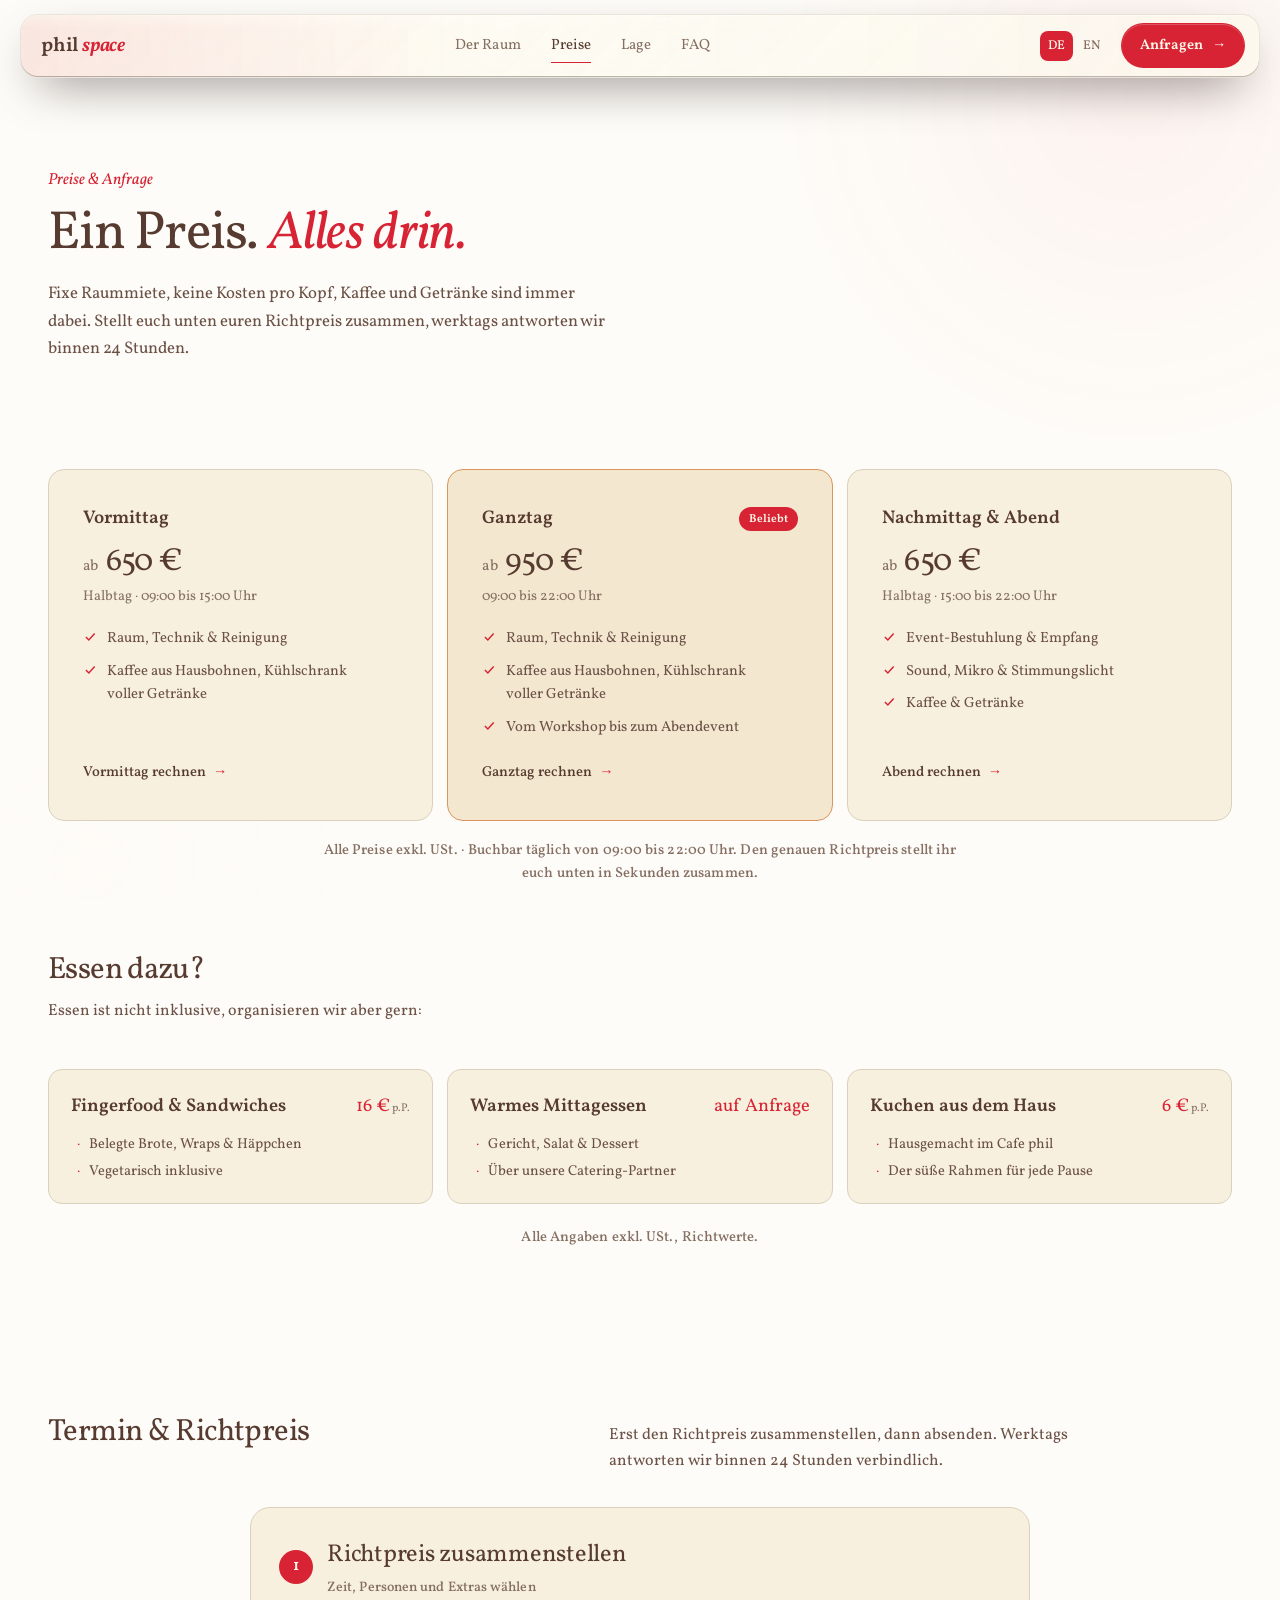
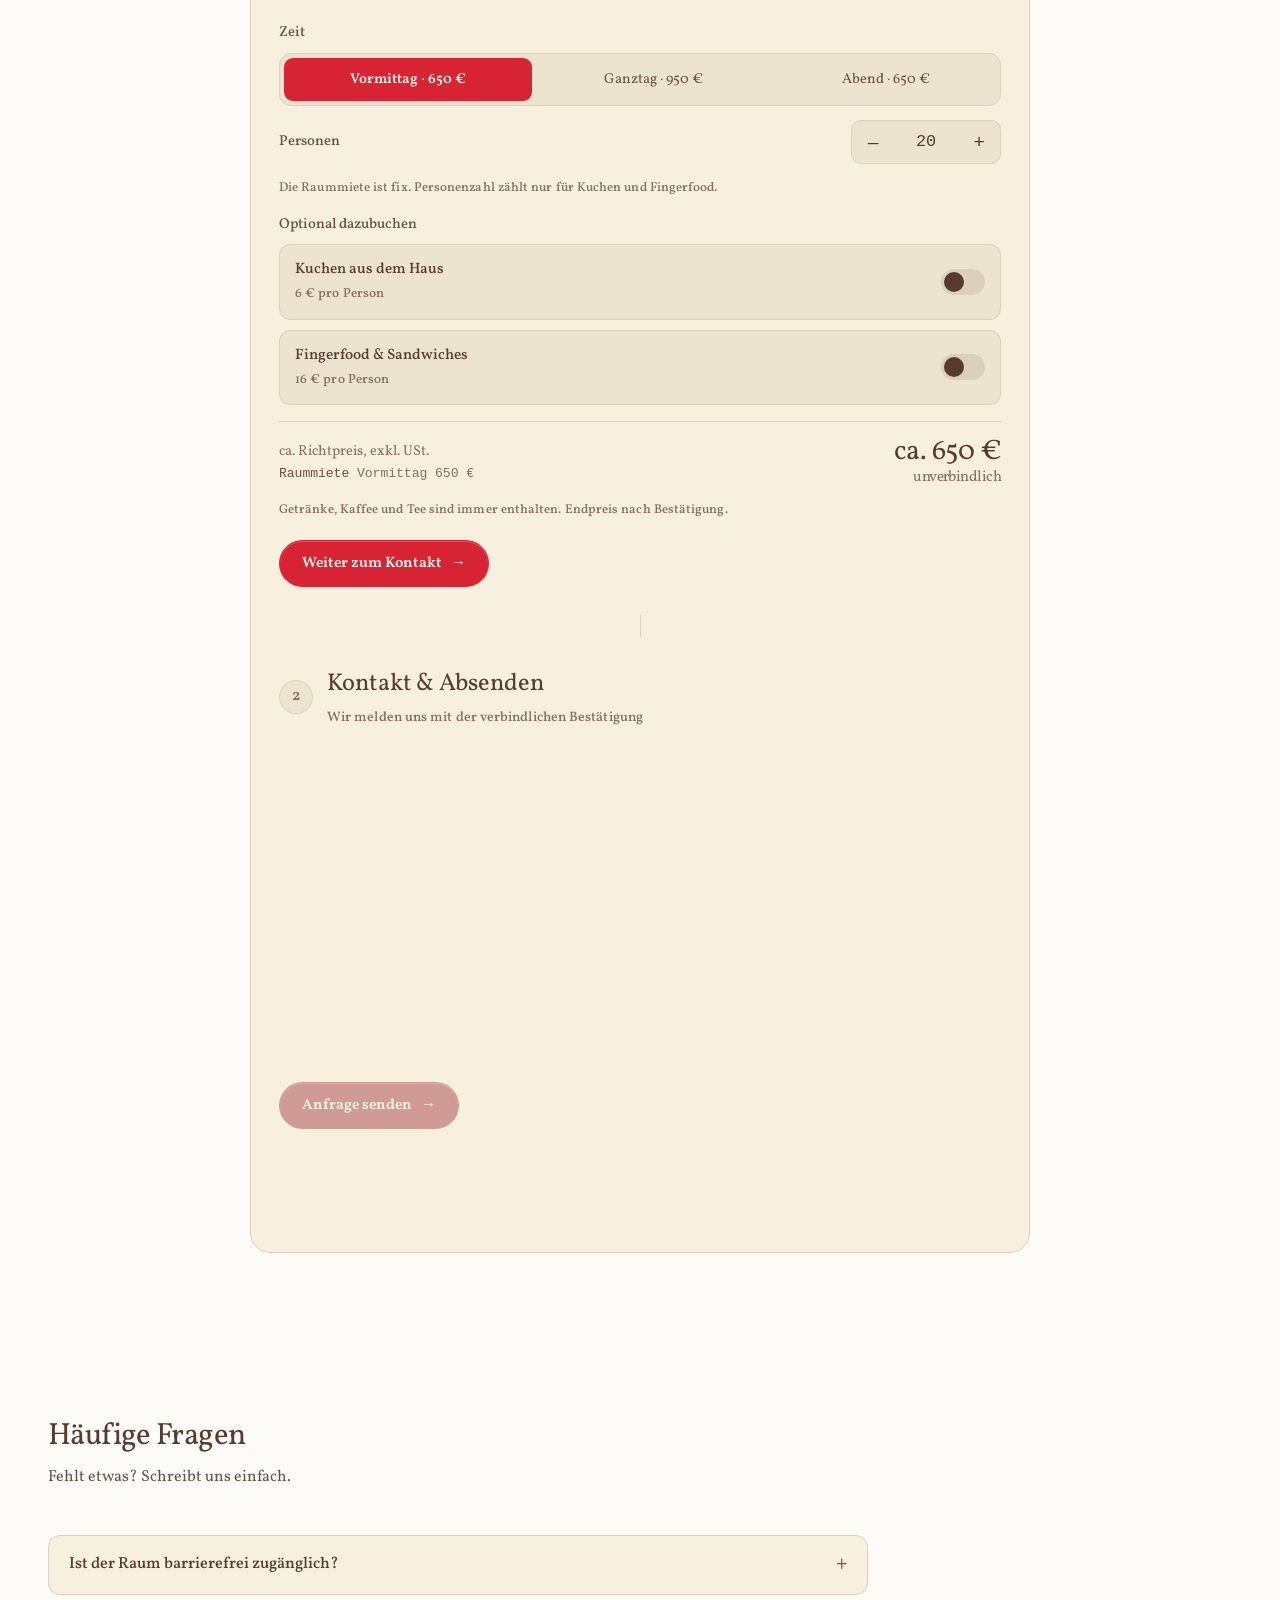
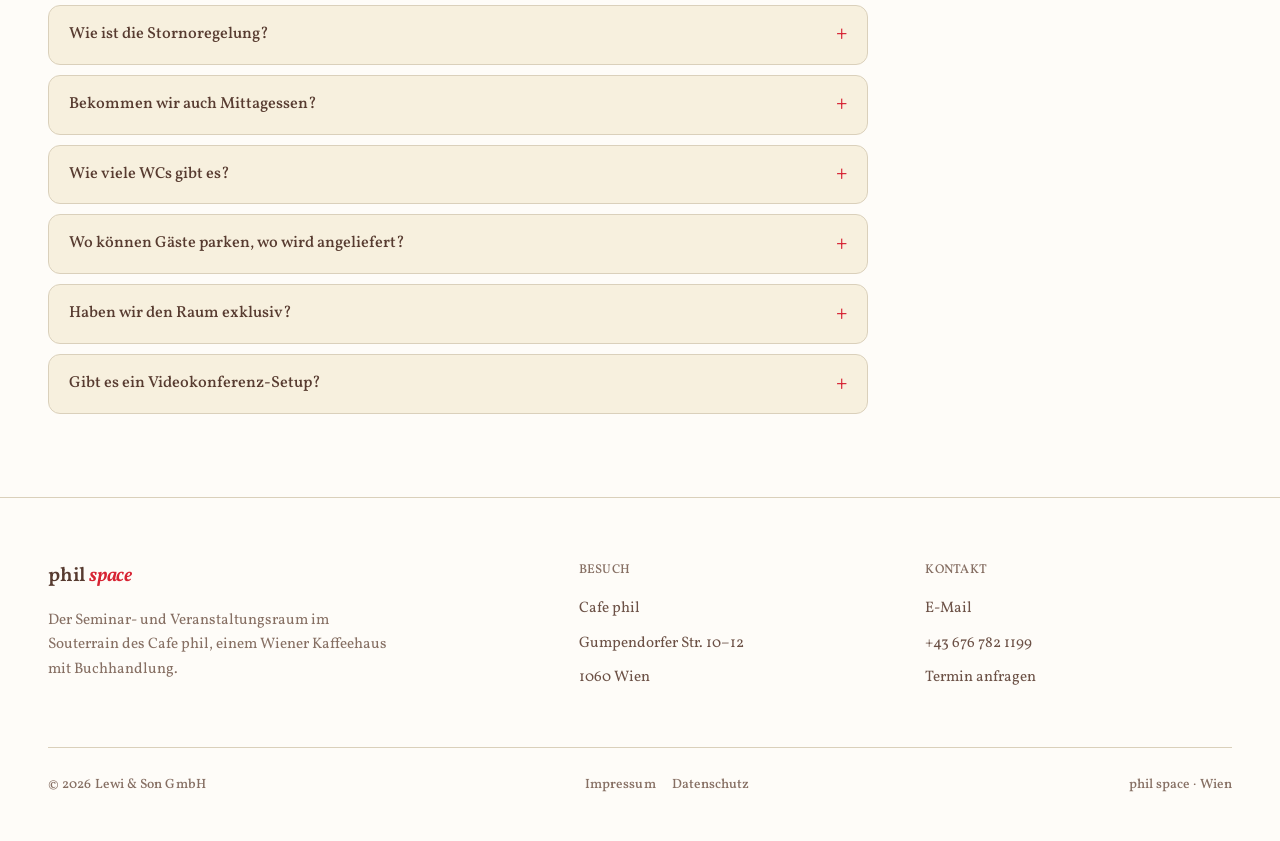
==== anfrage.html @ b71c7224 "v6: lean home page + subpages (/raum, /anfrage, /impressum, /datenschutz) - Home: hero, "Fuer wen" p" ====
<!DOCTYPE html>
<html lang="de">
<head>
<meta charset="UTF-8">
<meta name="color-scheme" content="light">
<meta name="theme-color" content="#FEFCF8">
<meta name="viewport" content="width=device-width, initial-scale=1.0">
<script>document.documentElement.classList.add('js');setTimeout(function(){if(!window.__reveal)document.documentElement.classList.remove('js')},2500)</script>
<title>Preise &amp; Anfrage · phil space Wien</title>
<meta name="description" content="Halbtag ab 650 €, Ganztag ab 950 €, Kaffee und Getränke inklusive. Richtpreis berechnen und unverbindlich anfragen.">
<meta property="og:title" content="Preise &amp; Anfrage · phil space Wien">
<meta property="og:description" content="Halbtag ab 650 €, Ganztag ab 950 €, Kaffee und Getränke inklusive. Richtpreis berechnen und unverbindlich anfragen.">
<meta property="og:type" content="website">
<link rel="preload" href="assets/fonts/vollkorn-400.woff2" as="font" type="font/woff2" crossorigin>
<link rel="stylesheet" href="assets/site.css">
</head>
<body>
<div class="ambient"></div>

<div class="nav" id="nav">
  <div class="nav-inner glass">
    <div class="row">
      <a href="/" class="logo">phil <i>space</i></a>
      <nav class="nav-mid" id="navMid">
        <a href="/raum" data-de="Der Raum" data-en="The room">Der Raum</a>
        <a href="/anfrage#preise" aria-current="page" data-de="Preise" data-en="Pricing">Preise</a>
        <a href="/#lage" data-de="Lage" data-en="Location">Lage</a>
        <a href="/anfrage#faq" data-de="FAQ" data-en="FAQ">FAQ</a>
      </nav>
      <div class="nav-end">
        <div class="lang" role="group" aria-label="Sprache">
          <button id="lDe" class="on" type="button" onclick="setLang('de')">DE</button>
          <button id="lEn" type="button" onclick="setLang('en')">EN</button>
        </div>
        <a href="/anfrage#anfrage" class="btn btn-primary btn-sm" data-de="Anfragen" data-en="Enquire">Anfragen<span class="arr">→</span></a>
        <button class="burger" id="burger" type="button" aria-label="Menü" aria-expanded="false"><svg width="24" height="24" fill="none" stroke="currentColor" stroke-width="1.7"><path d="M4 8h16M4 16h16"/></svg></button>
      </div>
    </div>
  </div>
</div>

<main id="top">

<section class="page-hero">
  <div class="wrap">
    <p class="kicker" data-de="Preise &amp; Anfrage" data-en="Pricing &amp; enquiry">Preise &amp; Anfrage</p>
    <h1 data-de="Ein Preis. &lt;span class=&quot;it&quot;&gt;Alles drin.&lt;/span&gt;" data-en="One price. &lt;span class=&quot;it&quot;&gt;Everything included.&lt;/span&gt;">Ein Preis. <span class="it">Alles drin.</span></h1>
    <p class="lede" data-de="Fixe Raummiete, keine Kosten pro Kopf, Kaffee und Getränke sind immer dabei. Stellt euch unten euren Richtpreis zusammen, werktags antworten wir binnen 24 Stunden." data-en="A fixed room rate, no per-head charge, coffee and drinks always included. Build your guide price below; on working days we reply within 24 hours.">Fixe Raummiete, keine Kosten pro Kopf, Kaffee und Getränke sind immer dabei. Stellt euch unten euren Richtpreis zusammen, werktags antworten wir binnen 24 Stunden.</p>
  </div>
</section>

<section id="preise">
  <div class="wrap">
    <div class="abcards rv">
      <div class="abcard"><div class="ab-k" data-de="Vormittag" data-en="Morning">Vormittag</div><div class="ab-amt"><span class="ab-pre" data-de="ab" data-en="from">ab</span> 650 €</div><div class="ab-d" data-de="Halbtag · 09:00 bis 15:00 Uhr" data-en="Half day · 9 am to 3 pm">Halbtag · 09:00 bis 15:00 Uhr</div><ul><li><svg width="14" height="14" viewBox="0 0 24 24" fill="none" stroke="currentColor" stroke-width="2.5"><path d="M5 12l5 5L20 6"/></svg><span data-de="Raum, Technik &amp; Reinigung" data-en="Room, tech &amp; cleaning">Raum, Technik &amp; Reinigung</span></li><li><svg width="14" height="14" viewBox="0 0 24 24" fill="none" stroke="currentColor" stroke-width="2.5"><path d="M5 12l5 5L20 6"/></svg><span data-de="Kaffee aus Hausbohnen, Kühlschrank voller Getränke" data-en="House-bean coffee, a fridge full of drinks">Kaffee aus Hausbohnen, Kühlschrank voller Getränke</span></li></ul><div class="pcta"><a href="#anfrage" data-time-jump="half" data-de="Vormittag rechnen" data-en="Calculate morning">Vormittag rechnen <span class="arr">→</span></a></div></div>
      <div class="abcard feat"><div class="ab-top"><div class="ab-k" data-de="Ganztag" data-en="Full day">Ganztag</div><span class="badge" data-de="Beliebt" data-en="Popular">Beliebt</span></div><div class="ab-amt"><span class="ab-pre" data-de="ab" data-en="from">ab</span> 950 €</div><div class="ab-d" data-de="09:00 bis 22:00 Uhr" data-en="9 am to 10 pm">09:00 bis 22:00 Uhr</div><ul><li><svg width="14" height="14" viewBox="0 0 24 24" fill="none" stroke="currentColor" stroke-width="2.5"><path d="M5 12l5 5L20 6"/></svg><span data-de="Raum, Technik &amp; Reinigung" data-en="Room, tech &amp; cleaning">Raum, Technik &amp; Reinigung</span></li><li><svg width="14" height="14" viewBox="0 0 24 24" fill="none" stroke="currentColor" stroke-width="2.5"><path d="M5 12l5 5L20 6"/></svg><span data-de="Kaffee aus Hausbohnen, Kühlschrank voller Getränke" data-en="House-bean coffee, a fridge full of drinks">Kaffee aus Hausbohnen, Kühlschrank voller Getränke</span></li><li><svg width="14" height="14" viewBox="0 0 24 24" fill="none" stroke="currentColor" stroke-width="2.5"><path d="M5 12l5 5L20 6"/></svg><span data-de="Vom Workshop bis zum Abendevent" data-en="From workshop to evening event">Vom Workshop bis zum Abendevent</span></li></ul><div class="pcta"><a href="#anfrage" data-time-jump="full" data-de="Ganztag rechnen" data-en="Calculate full day">Ganztag rechnen <span class="arr">→</span></a></div></div>
      <div class="abcard"><div class="ab-k" data-de="Nachmittag &amp; Abend" data-en="Afternoon &amp; evening">Nachmittag &amp; Abend</div><div class="ab-amt"><span class="ab-pre" data-de="ab" data-en="from">ab</span> 650 €</div><div class="ab-d" data-de="Halbtag · 15:00 bis 22:00 Uhr" data-en="Half day · 3 pm to 10 pm">Halbtag · 15:00 bis 22:00 Uhr</div><ul><li><svg width="14" height="14" viewBox="0 0 24 24" fill="none" stroke="currentColor" stroke-width="2.5"><path d="M5 12l5 5L20 6"/></svg><span data-de="Event-Bestuhlung &amp; Empfang" data-en="Event seating &amp; reception">Event-Bestuhlung &amp; Empfang</span></li><li><svg width="14" height="14" viewBox="0 0 24 24" fill="none" stroke="currentColor" stroke-width="2.5"><path d="M5 12l5 5L20 6"/></svg><span data-de="Sound, Mikro &amp; Stimmungslicht" data-en="Sound, mic &amp; mood lighting">Sound, Mikro &amp; Stimmungslicht</span></li><li><svg width="14" height="14" viewBox="0 0 24 24" fill="none" stroke="currentColor" stroke-width="2.5"><path d="M5 12l5 5L20 6"/></svg><span data-de="Kaffee &amp; Getränke" data-en="Coffee &amp; drinks">Kaffee &amp; Getränke</span></li></ul><div class="pcta"><a href="#anfrage" data-time-jump="evening" data-de="Abend rechnen" data-en="Calculate evening">Abend rechnen <span class="arr">→</span></a></div></div>
    </div>
    <p class="price-note rv" style="text-align:center" data-de="Alle Preise exkl. USt. · Buchbar täglich von 09:00 bis 22:00 Uhr. Den genauen Richtpreis stellt ihr euch unten in Sekunden zusammen." data-en="All prices excl. VAT · bookable daily from 9 am to 10 pm. Build your exact guide price below in seconds.">Alle Preise exkl. USt. · Buchbar täglich von 09:00 bis 22:00 Uhr. Den genauen Richtpreis stellt ihr euch unten in Sekunden zusammen.</p>
    <div style="height:clamp(40px,6vw,68px)" aria-hidden="true"></div>
    <div class="lead-2 stack rv"><h2 data-de="Essen dazu?" data-en="Add food?">Essen dazu?</h2><p class="sub" data-de="Essen ist nicht inklusive, organisieren wir aber gern:" data-en="Food is not included, but we are happy to arrange it:">Essen ist nicht inklusive, organisieren wir aber gern:</p></div>
    <div class="cater rv">
      <div class="cpack"><div class="cph"><h4 data-de="Fingerfood &amp; Sandwiches" data-en="Finger food &amp; sandwiches">Fingerfood &amp; Sandwiches</h4><span class="cpp">16 €<small style="font-size:0.7rem;color:var(--ink-3)"> p.P.</small></span></div><ul><li data-de="Belegte Brote, Wraps &amp; Häppchen" data-en="Sandwiches, wraps &amp; bites">Belegte Brote, Wraps &amp; Häppchen</li><li data-de="Vegetarisch inklusive" data-en="Vegetarian included">Vegetarisch inklusive</li></ul></div>
      <div class="cpack"><div class="cph"><h4 data-de="Warmes Mittagessen" data-en="Hot lunch">Warmes Mittagessen</h4><span class="cpp" data-de="auf Anfrage" data-en="on request">auf Anfrage</span></div><ul><li data-de="Gericht, Salat &amp; Dessert" data-en="Main, salad &amp; dessert">Gericht, Salat &amp; Dessert</li><li data-de="Über unsere Catering-Partner" data-en="Via our catering partners">Über unsere Catering-Partner</li></ul></div>
      <div class="cpack"><div class="cph"><h4 data-de="Kuchen aus dem Haus" data-en="House cake">Kuchen aus dem Haus</h4><span class="cpp">6 €<small style="font-size:0.7rem;color:var(--ink-3)"> p.P.</small></span></div><ul><li data-de="Hausgemacht im Cafe phil" data-en="Homemade at Cafe phil">Hausgemacht im Cafe phil</li><li data-de="Der süße Rahmen für jede Pause" data-en="The sweet touch for any break">Der süße Rahmen für jede Pause</li></ul></div>
    </div>
    <p class="logos-note rv" style="margin-top:22px;margin-bottom:0" data-de="Alle Angaben exkl. USt., Richtwerte." data-en="All prices excl. VAT, guide values.">Alle Angaben exkl. USt., Richtwerte.</p>
  </div>
</section>

<section id="anfrage">
  <div class="wrap">
    <div class="lead-2 rv" style="margin-bottom:32px">
      <h2 data-de="Termin & Richtpreis" data-en="Date & guide price">Termin & Richtpreis</h2>
      <p class="sub" data-de="Erst den Richtpreis zusammenstellen, dann absenden. Werktags antworten wir binnen 24 Stunden verbindlich." data-en="Build your guide price, then send. On working days we reply bindingly within 24 hours.">Erst den Richtpreis zusammenstellen, dann absenden. Werktags antworten wir binnen 24 Stunden verbindlich.</p>
    </div>

    <div class="booking rv">

      <!-- ===== STEP 1: PRICE ===== -->
      <div class="bk-step" id="step1">
        <div class="bk-shead">
          <div class="bk-num">1</div>
          <div>
            <h3 data-de="Richtpreis zusammenstellen" data-en="Build your guide price">Richtpreis zusammenstellen</h3>
            <div class="bk-sub" data-de="Zeit, Personen und Extras wählen" data-en="Choose time, people and extras">Zeit, Personen und Extras wählen</div>
          </div>
        </div>

        <div class="bk-body">
          <div class="calc" style="border:none;background:none;padding:0;">
            <div>
              <label class="cl" data-de="Zeit" data-en="Time" style="display:block;margin-bottom:8px">Zeit</label>
              <div class="seg" id="segTime">
                <button data-time="half" class="on" data-de="Vormittag · 650 €" data-en="Morning · €650">Vormittag · 650 €</button>
                <button data-time="full" data-de="Ganztag · 950 €" data-en="Full day · €950">Ganztag · 950 €</button>
                <button data-time="evening" data-de="Abend · 650 €" data-en="Evening · €650">Abend · 650 €</button>
              </div>
            </div>

            <div class="lbl-row">
              <label class="cl" for="calcPpl" data-de="Personen" data-en="People">Personen</label>
              <div class="ppl">
                <button type="button" id="pMinus" aria-label="weniger">–</button>
                <input id="calcPpl" type="number" min="1" max="60" value="20">
                <button type="button" id="pPlus" aria-label="mehr">+</button>
              </div>
            </div>
            <div class="calc-note" id="pkgHint" data-de="Die Raummiete ist fix. Personenzahl zählt nur für Kuchen und Fingerfood." data-en="Room price is fixed. Head count only applies to cake and finger food.">Die Raummiete ist fix. Personenzahl zählt nur für Kuchen und Fingerfood.</div>

            <div>
              <label class="cl" data-de="Optional dazubuchen" data-en="Optional add-ons" style="display:block;margin-bottom:8px">Optional dazubuchen</label>
              <div class="addons">
                <div class="addon" data-addon="cake">
                  <div class="ainfo"><span class="an" data-de="Kuchen aus dem Haus" data-en="House cake">Kuchen aus dem Haus</span><span class="ap" data-de="6 € pro Person" data-en="€6 per person">6 € pro Person</span></div>
                  <span class="sw"></span>
                </div>
                <div class="addon" data-addon="catering">
                  <div class="ainfo"><span class="an" data-de="Fingerfood & Sandwiches" data-en="Finger food & sandwiches">Fingerfood & Sandwiches</span><span class="ap" data-de="16 € pro Person" data-en="€16 per person">16 € pro Person</span></div>
                  <span class="sw"></span>
                </div>
              </div>
            </div>

            <div class="total">
              <div>
                <div class="tlabel" data-de="ca. Richtpreis, exkl. USt." data-en="approx. guide price, excl. VAT">ca. Richtpreis, exkl. USt.</div>
                <div class="breakdown" id="breakdown"></div>
              </div>
              <div class="tnum" id="totalNum">– €<small data-de="unverbindlich" data-en="non-binding">unverbindlich</small></div>
            </div>
            <p class="calc-note" data-de="Getränke, Kaffee und Tee sind immer enthalten. Endpreis nach Bestätigung." data-en="Drinks, coffee and tea always included. Final price after confirmation.">Getränke, Kaffee und Tee sind immer enthalten. Endpreis nach Bestätigung.</p>
          </div>

          <button class="btn btn-primary bk-next" id="toStep2" data-de="Weiter zum Kontakt" data-en="Continue to contact">Weiter zum Kontakt <span class="arr">→</span></button>
        </div>
      </div>

      <div class="bk-connect"></div>

      <!-- ===== STEP 2: CONTACT ===== -->
      <div class="bk-step locked" id="step2">
        <div class="bk-shead">
          <div class="bk-num">2</div>
          <div>
            <h3 data-de="Kontakt & Absenden" data-en="Contact & send">Kontakt & Absenden</h3>
            <div class="bk-sub" data-de="Wir melden uns mit der verbindlichen Bestätigung" data-en="We reply with the binding confirmation">Wir melden uns mit der verbindlichen Bestätigung</div>
          </div>
        </div>

        <div class="bk-recap" id="recap"></div>

        <div class="bk-body">
          <div class="form" style="border:none;background:none;padding:0;">
            <div class="r2">
              <div class="f"><label for="n" data-de="Name" data-en="Name">Name</label><input id="n" type="text" data-de-ph="Vor- und Nachname" data-en-ph="First and last name" placeholder="Vor- und Nachname"></div>
              <div class="f"><label for="o" data-de="Firma / Team" data-en="Company / team">Firma / Team</label><input id="o" type="text" data-de-ph="optional" data-en-ph="optional" placeholder="optional"></div>
            </div>
            <div class="r2">
              <div class="f"><label for="e" data-de="E-Mail" data-en="Email">E-Mail</label><input id="e" type="email" placeholder="name@firma.at"></div>
              <div class="f">
                <label data-de="Wunschdatum" data-en="Preferred date">Wunschdatum</label>
                <div class="datewrap">
                  <div class="dateinput empty" id="dateBtn" role="button" tabindex="0">
                    <span id="dateText" data-de="Datum wählen" data-en="Pick a date">Datum wählen</span>
                    <svg width="18" height="18" viewBox="0 0 24 24" fill="none" stroke="currentColor" stroke-width="1.7"><rect x="3" y="4" width="18" height="18" rx="2"/><path d="M16 2v4M8 2v4M3 10h18"/></svg>
                  </div>
                  <input type="hidden" id="d">
                  <div class="cal" id="cal">
                    <div class="cal-head">
                      <div class="cal-title" id="calTitle">Monat</div>
                      <div class="cal-nav">
                        <button type="button" id="calPrev" aria-label="zurück"><svg width="16" height="16" viewBox="0 0 24 24" fill="none" stroke="currentColor" stroke-width="2"><path d="M15 18l-6-6 6-6"/></svg></button>
                        <button type="button" id="calNext" aria-label="vor"><svg width="16" height="16" viewBox="0 0 24 24" fill="none" stroke="currentColor" stroke-width="2"><path d="M9 6l6 6-6 6"/></svg></button>
                      </div>
                    </div>
                    <div class="cal-grid" id="calDow"></div>
                    <div class="cal-grid" id="calDays"></div>
                    <div class="cal-foot">
                      <button type="button" id="calClear" data-de="Löschen" data-en="Clear">Löschen</button>
                      <button type="button" id="calToday" data-de="Heute" data-en="Today">Heute</button>
                    </div>
                  </div>
                </div>
              </div>
            </div>
            <input type="hidden" id="p">
            <div class="f"><label for="m" data-de="Worum geht’s?" data-en="What’s it for?">Worum geht’s?</label><textarea id="m" rows="3" data-de-ph="Art der Veranstaltung, Uhrzeit, Besonderes…" data-en-ph="Type of event, time, anything special…" placeholder="Art der Veranstaltung, Uhrzeit, Besonderes…"></textarea></div>
            <button class="btn btn-primary submit" id="send" data-de="Anfrage senden" data-en="Send enquiry">Anfrage senden <span class="arr">→</span></button>
            <div class="sent" id="sent"></div>
          </div>

          <p class="direct" style="margin-top:18px" data-de='Lieber direkt? <a href="mailto:zilberberg.jonathan@gmail.com">E-Mail</a> oder <a href="tel:+436767821199">+43 676 782 1199</a>.' data-en='Prefer direct? <a href="mailto:zilberberg.jonathan@gmail.com">Email</a> or <a href="tel:+436767821199">+43 676 782 1199</a>.'>Lieber direkt? <a href="mailto:zilberberg.jonathan@gmail.com">E-Mail</a> oder <a href="tel:+436767821199">+43 676 782 1199</a>.</p>
          <p class="direct" data-de='Lieber erst vorbeikommen? <a href="mailto:zilberberg.jonathan@gmail.com?subject=Besichtigung%20phil%20space&amp;body=Hallo%2C%20ich%20w%C3%BCrde%20phil%20space%20gern%20besichtigen.%20Passt%20euch%20einer%20dieser%20Termine%3A%0A-%20%0A-%20%0A%0ADanke%21">Besichtigung vereinbaren</a>, wir zeigen euch den Raum in Ruhe und finden gemeinsam das passende Format.' data-en='Rather see it first? <a href="mailto:zilberberg.jonathan@gmail.com?subject=Viewing%20phil%20space&amp;body=Hi%2C%20I%27d%20like%20to%20view%20phil%20space.%20Would%20one%20of%20these%20work%3A%0A-%20%0A-%20%0A%0AThanks%21">Book a viewing</a>, we’ll show you the room at ease and find the right format together.'>Lieber erst vorbeikommen? <a href="mailto:zilberberg.jonathan@gmail.com?subject=Besichtigung%20phil%20space&amp;body=Hallo%2C%20ich%20w%C3%BCrde%20phil%20space%20gern%20besichtigen.%20Passt%20euch%20einer%20dieser%20Termine%3A%0A-%20%0A-%20%0A%0ADanke%21">Besichtigung vereinbaren</a>, wir zeigen euch den Raum in Ruhe und finden gemeinsam das passende Format.</p>
        </div>
      </div>

    </div>
  </div>
</section>

<section id="faq">
  <div class="wrap">
    <div class="lead-2 stack rv"><h2 data-de="Häufige Fragen" data-en="Frequently asked">Häufige Fragen</h2><p class="sub" data-de="Fehlt etwas? Schreibt uns einfach." data-en="Something missing? Just ask.">Fehlt etwas? Schreibt uns einfach.</p></div>
    <div class="faq rv">
      <details><summary data-de="Ist der Raum barrierefrei zugänglich?" data-en="Is the space wheelchair accessible?">Ist der Raum barrierefrei zugänglich?</summary><div class="fa" data-de="Leider nein: phil space liegt im Souterrain und ist nur über eine Treppe erreichbar, ohne Lift oder Rampe. Bei Fragen beraten wir euch gern offen." data-en="Unfortunately not: phil space is on the lower floor, reachable only by stairs, with no lift or ramp. We are happy to advise openly.">Leider nein: phil space liegt im Souterrain und ist nur über eine Treppe erreichbar, ohne Lift oder Rampe. Bei Fragen beraten wir euch gern offen.</div></details>
      <details><summary data-de="Wie ist die Stornoregelung?" data-en="What is the cancellation policy?">Wie ist die Stornoregelung?</summary><div class="fa" data-de="Bis 14 Tage vorher kostenlos, danach 50 % der Raummiete, ab 3 Tagen vorher 100 %. Verschieben geht in Absprache meist kostenfrei." data-en="Free up to 14 days before, then 50 % of the room rate, 100 % from 3 days before. Rescheduling is usually free by arrangement.">Bis 14 Tage vorher kostenlos, danach 50 % der Raummiete, ab 3 Tagen vorher 100 %. Verschieben geht in Absprache meist kostenfrei.</div></details>
      <details><summary data-de="Bekommen wir auch Mittagessen?" data-en="Can we get lunch?">Bekommen wir auch Mittagessen?</summary><div class="fa" data-de="Kuchen und Fingerfood bucht ihr im Rechner dazu, ein warmes Mittagessen organisieren wir über unsere Catering-Partner." data-en="Add cake and finger food in the calculator; we arrange a hot lunch through our catering partners.">Kuchen und Fingerfood bucht ihr im Rechner dazu, ein warmes Mittagessen organisieren wir über unsere Catering-Partner.</div></details>
      <details><summary data-de="Wie viele WCs gibt es?" data-en="How many restrooms are there?">Wie viele WCs gibt es?</summary><div class="fa" data-de="Zwei getrennte WCs direkt im Souterrain, dazu die Gäste-WCs im Kaffeehaus." data-en="Two separate WCs right on the lower floor, plus the café restrooms upstairs.">Zwei getrennte WCs direkt im Souterrain, dazu die Gäste-WCs im Kaffeehaus.</div></details>
      <details><summary data-de="Wo können Gäste parken, wo wird angeliefert?" data-en="Where can guests park, where are deliveries?">Wo können Gäste parken, wo wird angeliefert?</summary><div class="fa" data-de="Lieferantenparkplatz direkt vor der Tür. Gäste parken in den Garagen der Umgebung oder kommen öffentlich, drei U-Bahn-Linien sind fußläufig." data-en="Supplier parking right outside. Guests use nearby garages or public transport, three subway lines are within walking distance.">Lieferantenparkplatz direkt vor der Tür. Gäste parken in den Garagen der Umgebung oder kommen öffentlich, drei U-Bahn-Linien sind fußläufig.</div></details>
      <details><summary data-de="Haben wir den Raum exklusiv?" data-en="Do we have the space to ourselves?">Haben wir den Raum exklusiv?</summary><div class="fa" data-de="Ja. Während eurer Buchung gehört das ganze Souterrain euch, vom Kaffeehaus hört man nichts." data-en="Yes. During your booking the whole lower floor is yours, and you won’t hear the café.">Ja. Während eurer Buchung gehört das ganze Souterrain euch, vom Kaffeehaus hört man nichts.</div></details>
      <details><summary data-de="Gibt es ein Videokonferenz-Setup?" data-en="Is there a video-conference setup?">Gibt es ein Videokonferenz-Setup?</summary><div class="fa" data-de="Kein fixes Kamera-Setup. Hybride Calls laufen über euren Laptop, unseren Flatscreen und schnelles WLAN." data-en="No fixed camera rig. Hybrid calls run via your laptop, our flatscreen and fast Wi-Fi.">Kein fixes Kamera-Setup. Hybride Calls laufen über euren Laptop, unseren Flatscreen und schnelles WLAN.</div></details>
    </div>
  </div>
</section>

</main>

<footer>
  <div class="wrap">
    <div class="foot">
      <div>
        <a href="/" class="logo">phil <i>space</i></a>
        <p class="about" data-de="Der Seminar- und Veranstaltungsraum im Souterrain des Cafe phil, einem Wiener Kaffeehaus mit Buchhandlung." data-en="The seminar and event room beneath Cafe phil, a Viennese coffeehouse with a bookshop.">Der Seminar- und Veranstaltungsraum im Souterrain des Cafe phil, einem Wiener Kaffeehaus mit Buchhandlung.</p>
      </div>
      <div class="fcol">
        <h4 data-de="Besuch" data-en="Visit">Besuch</h4>
        <p>Cafe phil</p><p>Gumpendorfer Str. 10–12</p><p>1060 Wien</p>
      </div>
      <div class="fcol">
        <h4 data-de="Kontakt" data-en="Contact">Kontakt</h4>
        <a href="mailto:zilberberg.jonathan@gmail.com">E-Mail</a>
        <a href="tel:+436767821199">+43 676 782 1199</a>
        <a href="/anfrage#anfrage" data-de="Termin anfragen" data-en="Request a date">Termin anfragen</a>
      </div>
    </div>
    <div class="foot-base">
      <span>© <span id="yr"></span> Lewi &amp; Son GmbH</span>
      <span class="legal-links"><a href="/impressum" data-de="Impressum" data-en="Imprint">Impressum</a><a href="/datenschutz" data-de="Datenschutz" data-en="Privacy">Datenschutz</a></span>
      <span data-de="phil space · Wien" data-en="phil space · Vienna">phil space · Wien</span>
    </div>
  </div>
</footer>

<script src="assets/site.js" defer></script>
<script src="assets/anfrage.js" defer></script>
</body>
</html>
---- assets/site.css ----
/* Vollkorn self-hosted (latin subset, assets/fonts) - no external font calls, DSGVO-clean */
@font-face{font-family:'Vollkorn';font-style:normal;font-weight:400;font-display:swap;src:url('fonts/vollkorn-400.woff2') format('woff2');}
@font-face{font-family:'Vollkorn';font-style:normal;font-weight:500;font-display:swap;src:url('fonts/vollkorn-500.woff2') format('woff2');}
@font-face{font-family:'Vollkorn';font-style:normal;font-weight:600;font-display:swap;src:url('fonts/vollkorn-600.woff2') format('woff2');}
@font-face{font-family:'Vollkorn';font-style:italic;font-weight:400;font-display:swap;src:url('fonts/vollkorn-400italic.woff2') format('woff2');}
@font-face{font-family:'Vollkorn';font-style:italic;font-weight:600;font-display:swap;src:url('fonts/vollkorn-600italic.woff2') format('woff2');}
/* phil space v3 - committed dark editorial + motivated liquid glass.
   Glass only where it floats over content: nav, buttons, hero chip,
   use-rows, pricing, facts, form. Liquid-glass approx per taste skill
   Appendix C: layered border + inner highlight ::before/::after +
   reduced-transparency fallback. Edge tinted toward amber brand light.
   Ambient light field behind page gives the blur real material. */

:root{
  /* phil brand palette: Creme #F9F1DA · Rot #D72333 · Braun #573B30
     Fixed light theme: creme ground, brown ink, red accent (matches the main site). */
  --bg:oklch(0.992 0.006 90); --bg-2:oklch(0.955 0.024 89); --bg-3:oklch(0.920 0.030 87);
  --ink:oklch(0.381 0.044 42.3); --ink-2:oklch(0.460 0.040 44); --ink-3:oklch(0.560 0.034 48);
  --line:oklch(0.860 0.030 84);
  --acc:oklch(0.568 0.211 23.7); --acc-deep:oklch(0.499 0.211 23.7); --on-acc:oklch(0.980 0.020 90);
  --glass-bg:linear-gradient(135deg, oklch(1 0.01 90 / 0.55), oklch(1 0.01 90 / 0.28)), oklch(0.97 0.02 90 / 0.55);
  --glass-bd:oklch(0.381 0.044 42 / 0.12); --glass-hi:oklch(1 0.01 90 / 0.6); --glass-amber:oklch(0.568 0.211 24 / 0.10);
  --glass-blur:blur(16px) saturate(130%);
  --maxw:1240px; --ease:cubic-bezier(0.22,1,0.36,1); --ease-soft:cubic-bezier(0.16,1,0.3,1);
}
*{box-sizing:border-box;margin:0;padding:0;}
html{scroll-behavior:auto;color-scheme:light;} section{scroll-margin-top:96px;}
body{font-family:'Vollkorn',Georgia,serif;background:var(--bg);color:var(--ink-2);line-height:1.62;-webkit-font-smoothing:antialiased;text-rendering:optimizeLegibility;overflow-x:hidden;position:relative;}
.ambient{position:fixed;inset:0;z-index:-2;pointer-events:none;overflow:hidden;transform:translateZ(0);}
.ambient::before,.ambient::after{content:'';position:absolute;border-radius:50%;opacity:0.55;}
.ambient::before{width:55vw;height:55vw;top:-20vw;right:-16vw;background:radial-gradient(circle,oklch(0.568 0.211 24 / 0.085),oklch(0.568 0.211 24 / 0.03) 45%,transparent 72%);}
.ambient::after{width:50vw;height:50vw;bottom:-22vw;left:-18vw;background:radial-gradient(circle,oklch(0.958 0.031 91 / 0.05),oklch(0.958 0.031 91 / 0.02) 45%,transparent 72%);}
.ambient::before{opacity:0.5;}.ambient::after{opacity:0.4;}
.wrap{max-width:var(--maxw);margin:0 auto;padding:0 28px;}
::selection{background:var(--acc);color:var(--on-acc);}
h1,h2,h3{color:var(--ink);font-weight:500;text-wrap:balance;}
.serif{font-family:'Vollkorn',Georgia,serif;}
p{text-wrap:pretty;} a{color:inherit;text-decoration:none;}

.glass{position:relative;isolation:isolate;overflow:hidden;background:var(--glass-bg);backdrop-filter:var(--glass-blur);-webkit-backdrop-filter:var(--glass-blur);border:1px solid var(--glass-bd);box-shadow:inset 0 1px 0 var(--glass-hi),inset 0 -1px 0 oklch(0.2 0.01 64 / 0.30),0 18px 50px -20px oklch(0.12 0.02 60 / 0.70);}
.glass::before{content:'';position:absolute;inset:0;z-index:-1;border-radius:inherit;pointer-events:none;background:radial-gradient(120% 80% at 18% -10%,var(--glass-hi),transparent 42%),linear-gradient(90deg,var(--glass-amber),transparent 38%,oklch(0.95 0.02 78 / 0.06));}
.glass::after{content:'';position:absolute;inset:1px;z-index:-1;border-radius:inherit;pointer-events:none;border:1px solid oklch(0.95 0.02 78 / 0.08);}
@media (prefers-reduced-transparency: reduce){.glass{background:var(--bg-2);backdrop-filter:none;-webkit-backdrop-filter:none;}}

.nav{position:sticky;top:14px;z-index:40;margin:14px auto 0;max-width:var(--maxw);width:calc(100% - 28px);}
.nav-inner{border-radius:18px;height:64px;display:flex;align-items:center;padding:0 14px 0 20px;transform:translateZ(0);will-change:transform;}
.nav .row{display:flex;align-items:center;justify-content:space-between;width:100%;}
.logo{font-family:'Vollkorn';font-weight:600;font-size:1.25rem;color:var(--ink);letter-spacing:-0.01em;}
.logo i{font-style:italic;color:var(--acc);}
.nav-mid{display:flex;gap:30px;}
.nav-mid a{font-size:0.93rem;letter-spacing:0.01em;color:var(--ink-3);transition:color .25s var(--ease);position:relative;}
h1,h2,h3{text-wrap:balance;}
p,.sub,.body,li,.price-note,.plan-cap,.equip-note,.calc-note{text-wrap:pretty;}
.nav-mid a::after{content:'';position:absolute;left:0;bottom:-5px;height:1px;width:0;background:var(--acc);transition:width .3s var(--ease);}
@media(hover:hover){.nav-mid a:hover{color:var(--ink);}.nav-mid a:hover::after{width:100%;}}
.nav-end{display:flex;align-items:center;gap:13px;}
.lang{display:inline-flex;gap:2px;font-size:0.8rem;}
.lang button{background:none;border:none;cursor:pointer;color:var(--ink-3);font:inherit;font-weight:500;padding:5px 8px;border-radius:8px;transition:.2s;}
.lang button.on{color:var(--on-acc);background:var(--acc);}

.btn{position:relative;isolation:isolate;overflow:hidden;display:inline-flex;align-items:center;gap:9px;cursor:pointer;font-family:'Vollkorn';font-weight:600;font-size:0.94rem;padding:12px 22px;border-radius:999px;border:1px solid transparent;transition:transform .18s var(--ease),box-shadow .3s var(--ease),background .3s var(--ease);will-change:transform;}
.btn-primary{color:var(--on-acc);background:var(--acc);box-shadow:inset 0 1px 0 oklch(1 0 0 / 0.22);}
.btn-primary .arr{transition:transform .28s var(--ease);}
@media(hover:hover){.btn-primary:hover{background:var(--acc-deep);box-shadow:inset 0 1px 0 oklch(1 0 0 / 0.25),0 14px 30px -12px oklch(0 0 0 / 0.7);}.btn-primary:hover .arr{transform:translateX(4px);}}
.btn:active{transform:scale(0.965);}
.btn::before{content:'';position:absolute;inset:0;z-index:1;pointer-events:none;background:linear-gradient(105deg,transparent 35%,oklch(1 0 0 / 0.18) 50%,transparent 62%);transform:translateX(-130%);transition:transform .7s var(--ease);}
@media(hover:hover){.btn:hover::before{transform:translateX(130%);}}
@media (prefers-reduced-motion: reduce){.btn::before{display:none;}}
.btn-glass{color:var(--ink);background:var(--glass-bg);backdrop-filter:var(--glass-blur);-webkit-backdrop-filter:var(--glass-blur);border:1px solid var(--glass-bd);box-shadow:inset 0 1px 0 var(--glass-hi),0 10px 26px -16px oklch(0.12 0.02 60 / 0.7);}
@media(hover:hover){.btn-glass:hover{border-color:oklch(0.95 0.03 78 / 0.28);}}
@media (prefers-reduced-transparency: reduce){.btn-glass{background:var(--bg-2);backdrop-filter:none;-webkit-backdrop-filter:none;}}
.btn-sm{padding:10px 18px;font-size:0.9rem;}

.hero{position:relative;padding:clamp(36px,6vw,72px) 0 clamp(48px,7vw,90px);}
.hero-grid{display:grid;grid-template-columns:1fr 0.94fr;gap:clamp(32px,4.5vw,64px);align-items:end;}
.hero .place{font-size:0.9rem;color:var(--ink-3);margin-bottom:24px;display:flex;align-items:center;gap:10px;}
.hero .place .pulse{width:7px;height:7px;border-radius:50%;background:var(--acc);animation:pulse 2.6s var(--ease) infinite;}
@keyframes pulse{0%{box-shadow:0 0 0 0 oklch(0.82 0.14 72 / 0.5);}70%{box-shadow:0 0 0 9px transparent;}100%{box-shadow:0 0 0 0 transparent;}}
@media (prefers-reduced-motion: reduce){.hero .place .pulse{animation:none;}}
.hero h1{font-family:'Vollkorn';font-weight:400;font-size:clamp(2.3rem,3.8vw,3.4rem);line-height:1.0;letter-spacing:-0.022em;color:var(--ink);margin-bottom:22px;max-width:15ch;}
.hero h1 .it{font-style:italic;color:var(--acc);}
.hero .lede{font-size:1.02rem;color:var(--ink-2);max-width:34ch;margin-bottom:28px;}
.hero-cta{display:flex;gap:14px;flex-wrap:wrap;align-items:center;}
.hero-figure{position:relative;align-self:stretch;min-height:420px;border-radius:8px;overflow:hidden;}
.hero-figure img{position:absolute;inset:0;width:100%;height:100%;object-fit:cover;}
.hero-figure .frame{position:absolute;inset:0;border:1px solid oklch(0.95 0.02 78 / 0.12);border-radius:8px;pointer-events:none;}
.hero-chip{position:absolute;left:14px;bottom:14px;right:14px;border-radius:14px;padding:13px 16px;display:flex;align-items:center;justify-content:space-between;gap:14px;}
.hero-chip .t{font-size:0.92rem;color:var(--ink);}
.hero-chip .t b{font-family:'Vollkorn';font-weight:500;}
.hero-chip .h{font-family:'Vollkorn';font-style:italic;font-size:1.15rem;color:var(--acc);white-space:nowrap;}

.strip{border-top:1px solid var(--line);border-bottom:1px solid var(--line);overflow:hidden;padding:22px 0;margin-top:clamp(40px,6vw,68px);}
.track{display:flex;width:max-content;animation:slide 34s linear infinite;}
.track span{font-family:'Vollkorn';font-size:1.1rem;color:var(--ink-3);padding:0 28px;white-space:nowrap;}
.track span b{color:var(--ink);font-weight:500;font-style:italic;}
.track .sep{color:var(--acc);}
@keyframes slide{to{transform:translateX(-50%);}}
@media (prefers-reduced-motion: reduce){.track{animation:none;flex-wrap:wrap;width:auto;justify-content:center;}}
@media(hover:hover){.strip:hover .track{animation-play-state:paused;}}

section{padding:clamp(56px,6.5vw,88px) 0;position:relative;}
.lead-2{display:grid;grid-template-columns:0.9fr 1.1fr;gap:clamp(24px,4vw,60px);align-items:start;margin-bottom:clamp(28px,4vw,44px);}
.lead-2.stack{grid-template-columns:1fr;gap:12px;max-width:60ch;}
.lead-2 h2{font-family:'Vollkorn';font-weight:400;font-size:clamp(1.7rem,2.4vw,2.15rem);line-height:1.08;letter-spacing:-0.02em;}
.lead-2 .sub{font-size:1rem;color:var(--ink-2);max-width:52ch;padding-top:0.45em;}
.lead-2.stack .sub{padding-top:0;}
.lead-2 .sub strong{color:var(--ink);font-weight:600;}

.uses{display:grid;gap:14px;}
.use{border-radius:16px;padding:clamp(18px,2.2vw,24px) clamp(20px,2.6vw,28px);display:grid;grid-template-columns:0.42fr 1.45fr 1fr;gap:clamp(16px,2.4vw,32px);align-items:start;transition:transform .4s var(--ease),box-shadow .4s var(--ease);}
.use .tags{justify-content:flex-end;}
.use .when{padding-top:2px;}
@media(hover:hover){.use:hover{transform:translateY(-2px);border-color:color-mix(in oklch,var(--acc) 30%,var(--line));}}
.use .when{font-family:'Vollkorn';font-style:italic;font-size:1.25rem;color:var(--acc);}
.use h3{font-size:clamp(1.2rem,1.5vw,1.4rem);font-weight:500;letter-spacing:-0.015em;margin-bottom:8px;font-family:'Vollkorn';}
.use p{font-size:0.95rem;color:var(--ink-2);}
.use .tags{display:flex;flex-wrap:wrap;gap:7px;}
.tag{font-size:0.8rem;color:var(--ink-3);border:1px solid var(--line);border-radius:999px;padding:5px 12px;transition:.25s var(--ease);}
@media(hover:hover){.use:hover .tag{border-color:oklch(0.82 0.14 72 / 0.4);color:var(--ink-2);}}

.space-grid{display:grid;grid-template-columns:1fr 1fr;gap:clamp(32px,5vw,72px);align-items:center;}
.space .body{max-width:48ch;}
.space-media{position:relative;border-radius:8px;overflow:hidden;}
.space-media img{width:100%;aspect-ratio:1/1;object-fit:cover;display:block;}
.space-media .frame{position:absolute;inset:0;border:1px solid oklch(0.95 0.02 78 / 0.12);border-radius:8px;}
.facts{display:grid;grid-template-columns:1fr 1fr;gap:12px;margin-top:28px;}
.fact{border-radius:14px;padding:20px 22px;}
.fact .n{font-family:'Vollkorn';font-size:clamp(1.5rem,2.1vw,1.8rem);color:var(--ink);line-height:1;letter-spacing:-0.02em;}
.fact .n small{font-size:0.95rem;color:var(--ink-3);font-family:'Vollkorn';}
.fact .l{font-size:0.85rem;color:var(--ink-3);margin-top:7px;}
.space h2{font-family:'Vollkorn';font-weight:400;font-size:clamp(1.7rem,2.3vw,2.1rem);letter-spacing:-0.02em;line-height:1.08;margin-bottom:16px;}
.space .body{font-size:1rem;color:var(--ink-2);max-width:50ch;}

.prices{border-radius:18px;overflow:hidden;display:grid;grid-template-columns:repeat(3,1fr);}
.price{padding:clamp(28px,3vw,38px);border-right:1px solid oklch(0.95 0.02 78 / 0.10);display:flex;flex-direction:column;gap:13px;transition:background .35s var(--ease);}
.price:last-child{border-right:none;}
.price.feat{background:oklch(0.82 0.14 72 / 0.07);}
@media(hover:hover){.price:hover{background:oklch(0.95 0.02 78 / 0.05);}}
.price .ph{display:flex;align-items:baseline;justify-content:space-between;gap:10px;}
.price h3{font-size:1.2rem;font-weight:600;font-family:'Vollkorn';}
.price .badge{font-size:0.72rem;color:var(--on-acc);background:var(--acc);padding:3px 10px;border-radius:999px;font-weight:600;}
.price .amt{font-family:'Vollkorn';font-size:clamp(2.1rem,3.4vw,2.7rem);color:var(--ink);line-height:1;letter-spacing:-0.02em;}
.price .amt small{font-size:0.95rem;color:var(--ink-3);font-family:'Vollkorn';}
.price .dur{font-size:0.88rem;color:var(--ink-3);margin-top:-4px;}
.price ul{list-style:none;display:grid;gap:9px;margin-top:6px;}
.price li{font-size:0.94rem;color:var(--ink-2);display:flex;gap:10px;align-items:flex-start;}
.price li svg{flex:none;margin-top:3px;color:var(--acc);}
.price .pcta{margin-top:auto;padding-top:6px;}
.price .pcta a{font-size:0.92rem;color:var(--ink);font-weight:500;display:inline-flex;align-items:center;gap:7px;}
.price .pcta a .arr{color:var(--acc);transition:transform .25s var(--ease);}
@media(hover:hover){.price .pcta a:hover .arr{transform:translateX(3px);}}
.price-note{margin-top:18px;font-size:0.9rem;color:var(--ink-3);max-width:72ch;margin-left:auto;margin-right:auto;}
.price-note strong{color:var(--ink-2);}

.book-grid{display:grid;grid-template-columns:0.92fr 1.08fr;gap:clamp(36px,5vw,80px);align-items:start;}
.book h2{font-family:'Vollkorn';font-weight:400;font-size:clamp(1.7rem,2.4vw,2.15rem);letter-spacing:-0.02em;line-height:1.06;margin-bottom:18px;}
.book .body{font-size:1rem;color:var(--ink-2);max-width:42ch;margin-bottom:22px;}
.book .direct{font-size:0.96rem;color:var(--ink-3);}
.book .direct a{color:var(--ink);border-bottom:1px solid var(--acc);padding-bottom:1px;transition:color .2s;}
@media(hover:hover){.book .direct a:hover{color:var(--acc);}}
.form{border-radius:18px;padding:clamp(20px,2.6vw,28px);display:grid;gap:12px;}
.r2{display:grid;grid-template-columns:1fr 1fr;gap:15px;}
.f{display:grid;gap:7px;}
.f label{font-size:0.85rem;color:var(--ink-2);font-weight:500;}
.f input,.f select,.f textarea{background:oklch(0.18 0.012 64 / 0.5);border:1px solid var(--glass-bd);border-radius:10px;padding:12px 14px;color:var(--ink);font:inherit;font-size:0.97rem;transition:border-color .2s var(--ease),background .2s var(--ease);}
.f input,.f select,.f textarea{background:oklch(1 0 0 / 0.5);}
.f input::placeholder,.f textarea::placeholder{color:var(--ink-3);}
.f input:focus,.f select:focus,.f textarea:focus{outline:none;border-color:var(--acc);}
.f select option{background:var(--bg-2);color:var(--ink);}
.submit{justify-self:start;margin-top:4px;}

footer{border-top:1px solid var(--line);padding:62px 0 44px;position:relative;}
.foot{display:grid;grid-template-columns:1.6fr 1fr 1fr;gap:40px;margin-bottom:46px;}
footer .logo{display:inline-block;margin-bottom:16px;}
footer .about{font-size:0.95rem;color:var(--ink-3);max-width:38ch;}
.fcol h4{font-size:0.8rem;text-transform:uppercase;letter-spacing:0.1em;color:var(--ink-3);margin-bottom:16px;font-weight:600;}
.fcol a,.fcol p{display:block;font-size:0.95rem;color:var(--ink-2);margin-bottom:10px;}
@media(hover:hover){.fcol a:hover{color:var(--acc);}}
.foot-base{display:flex;justify-content:space-between;gap:14px;flex-wrap:wrap;padding-top:26px;border-top:1px solid var(--line);font-size:0.84rem;color:var(--ink-3);}


/* clean (non-glass) surfaces for content blocks - edel, minimal */
.use{ background:var(--bg-2); border:1px solid var(--line); }
.fact{ background:var(--bg-2); border:1px solid var(--line); }
.prices{ background:var(--bg-2); border:1px solid var(--line); }
.form{ background:var(--bg-2); border:1px solid var(--line); }


/* ===== VIDEO ===== */
.video-wrap{position:relative;border-radius:12px;overflow:hidden;border:1px solid var(--line);background:var(--bg-2);aspect-ratio:16/9;max-width:920px;margin:0 auto;}
.video-wrap video,.video-wrap iframe,.video-wrap img{position:absolute;inset:0;width:100%;height:100%;object-fit:cover;border:0;display:block;}
.video-ph{position:absolute;inset:0;display:flex;flex-direction:column;align-items:center;justify-content:center;gap:14px;color:var(--ink-3);background:linear-gradient(160deg,var(--bg-3),var(--bg-2));}
.video-play{width:74px;height:74px;border-radius:50%;display:grid;place-items:center;background:var(--acc);color:var(--on-acc);box-shadow:0 10px 30px -12px oklch(0 0 0 / 0.6);transition:transform .25s var(--ease);}
@media(hover:hover){.video-wrap:hover .video-play{transform:scale(1.06);}}
.video-ph .vt{font-size:0.92rem;letter-spacing:0.02em;}

/* ===== GALLERY ===== */
.gallery{display:grid;grid-template-columns:repeat(3,1fr);gap:14px;}
.shot{position:relative;border-radius:10px;overflow:hidden;border:1px solid var(--line);background:var(--bg-2);aspect-ratio:3/2;}
.shot img{width:100%;height:100%;object-fit:cover;display:block;transition:transform .5s var(--ease);}
@media(hover:hover){.shot:hover img{transform:scale(1.04);}}
.shot .ph{position:absolute;inset:0;display:flex;align-items:center;justify-content:center;color:var(--ink-3);font-size:0.85rem;background:linear-gradient(160deg,var(--bg-3),var(--bg-2));}
@media(max-width:760px){.gallery{grid-template-columns:repeat(2,1fr);}}
@media(max-width:460px){.gallery{grid-template-columns:1fr;}}


/* ===== PRICING PACKAGES (S/M/L) ===== */
.pkgs{display:grid;grid-template-columns:repeat(3,1fr);gap:14px;}
.pkg{position:relative;border-radius:14px;border:1px solid var(--line);background:var(--bg-2);padding:clamp(24px,3vw,32px);display:flex;flex-direction:column;gap:12px;transition:transform .35s var(--ease),border-color .35s var(--ease);}
@media(hover:hover){.pkg:hover{transform:translateY(-3px);border-color:color-mix(in oklch,var(--acc) 40%,var(--line));}}
.pkg.feat{border-color:color-mix(in oklch,var(--acc) 45%,var(--line));background:color-mix(in oklch,var(--acc) 6%,var(--bg-2));}
.pkg .pk-top{display:flex;align-items:baseline;justify-content:space-between;gap:10px;}
.pkg h3{font-size:1.25rem;font-weight:600;font-family:'Vollkorn';}
.pkg .cap{font-size:0.85rem;color:var(--ink-3);}
.pkg .badge{font-size:0.72rem;color:var(--on-acc);background:var(--acc);padding:3px 10px;border-radius:999px;font-weight:600;}
.pkg .rows{display:grid;gap:8px;margin:4px 0 2px;}
.pkg .prow{display:flex;align-items:baseline;justify-content:space-between;gap:10px;padding:7px 0;border-bottom:1px solid var(--line);}
.pkg .prow:last-child{border-bottom:none;}
.pkg .prow .lbl{font-size:0.9rem;color:var(--ink-2);}
.pkg .prow .val{font-family:'Vollkorn';font-size:1.25rem;color:var(--ink);letter-spacing:-0.01em;}
.pkg ul{list-style:none;display:grid;gap:8px;margin-top:6px;}
.pkg li{font-size:0.9rem;color:var(--ink-2);display:flex;gap:9px;align-items:flex-start;}
.pkg li svg{flex:none;margin-top:3px;color:var(--acc);}
.pkg .pcta{margin-top:auto;padding-top:8px;}
.pkg .pcta a{font-size:0.9rem;color:var(--ink);font-weight:500;display:inline-flex;align-items:center;gap:7px;}
.pkg .pcta a .arr{color:var(--acc);transition:transform .25s var(--ease);}
@media(hover:hover){.pkg .pcta a:hover .arr{transform:translateX(3px);}}
@media(max-width:760px){.pkgs{grid-template-columns:1fr;}}

/* ===== CALCULATOR ===== */
.calc{border:1px solid var(--line);background:var(--bg-2);border-radius:16px;padding:clamp(20px,2.6vw,26px);display:grid;gap:14px;}
.calc .ctitle{font-family:'Vollkorn';font-size:1.4rem;color:var(--ink);}
.seg{display:grid;grid-auto-flow:column;gap:6px;background:var(--bg-3);border:1px solid var(--line);border-radius:12px;padding:4px;}
@media(max-width:520px){.seg{grid-auto-flow:row;}}
.seg button{background:none;border:none;cursor:pointer;font:inherit;font-size:0.9rem;color:var(--ink-2);padding:10px 12px;border-radius:9px;transition:background .2s var(--ease),color .2s var(--ease);text-align:center;}
.seg button.on{background:var(--acc);color:var(--on-acc);font-weight:600;}
.calc .lbl-row{display:flex;align-items:center;justify-content:space-between;gap:12px;}
.calc label.cl{font-size:0.9rem;color:var(--ink-2);font-weight:500;}
.ppl{display:flex;align-items:center;gap:0;border:1px solid var(--line);border-radius:10px;overflow:hidden;background:var(--bg-3);}
.ppl button{width:42px;height:42px;border:none;background:none;color:var(--ink);font-size:1.2rem;cursor:pointer;transition:background .2s;}
@media(hover:hover){.ppl button:hover{background:var(--bg-2);}}
.ppl input{width:64px;text-align:center;background:none;border:none;color:var(--ink);font:inherit;font-size:1.05rem;-moz-appearance:textfield;}
.ppl input::-webkit-outer-spin-button,.ppl input::-webkit-inner-spin-button{-webkit-appearance:none;margin:0;}
.addons{display:grid;gap:10px;}
.addon{display:flex;align-items:center;justify-content:space-between;gap:14px;border:1px solid var(--line);border-radius:11px;padding:13px 15px;background:var(--bg-3);cursor:pointer;transition:border-color .2s var(--ease);}
@media(hover:hover){.addon:hover{border-color:color-mix(in oklch,var(--acc) 35%,var(--line));}}
.addon .ainfo{display:flex;flex-direction:column;gap:2px;}
.addon .an{font-size:0.94rem;color:var(--ink);font-weight:500;}
.addon .ap{font-size:0.82rem;color:var(--ink-3);}
.sw{position:relative;width:44px;height:26px;border-radius:999px;background:var(--line);flex:none;transition:background .25s var(--ease);}
.sw::after{content:'';position:absolute;top:3px;left:3px;width:20px;height:20px;border-radius:50%;background:var(--ink);transition:transform .25s var(--ease);}
.addon.on .sw{background:var(--acc);}
.addon.on .sw::after{transform:translateX(18px);background:var(--on-acc);}
.calc .total{display:flex;align-items:flex-end;justify-content:space-between;gap:12px;border-top:1px solid var(--line);padding-top:16px;margin-top:2px;}
.calc .total .tlabel{font-size:0.9rem;color:var(--ink-3);}
.calc .total .tnum{font-family:'Vollkorn';font-size:clamp(1.7rem,2.2vw,1.95rem);color:var(--ink);line-height:1;letter-spacing:-0.02em;}
.calc .total .tnum small{font-size:0.95rem;color:var(--ink-3);font-family:'Vollkorn';display:block;text-align:right;margin-top:4px;}
.calc .breakdown{font-size:0.84rem;color:var(--ink-3);line-height:1.7;}
.calc .breakdown b{color:var(--ink-2);font-weight:500;}
.calc .calc-note{font-size:0.8rem;color:var(--ink-3);}

/* ===== CUSTOM CALENDAR ===== */
.datewrap{position:relative;}
.dateinput{display:flex;align-items:center;justify-content:space-between;gap:10px;cursor:pointer;background:oklch(0.18 0.012 64 / 0.5);border:1px solid var(--glass-bd);border-radius:10px;padding:12px 14px;color:var(--ink);font-size:0.97rem;transition:border-color .2s var(--ease);}
.dateinput{background:oklch(1 0 0 / 0.5);}
.dateinput.empty{color:var(--ink-3);}
@media(hover:hover){.dateinput:hover{border-color:color-mix(in oklch,var(--acc) 35%,var(--glass-bd));}}
.dateinput svg{color:var(--ink-3);flex:none;}
.cal{position:absolute;z-index:30;top:calc(100% + 8px);left:0;right:0;background:var(--bg-2);border:1px solid var(--line);border-radius:14px;padding:16px;box-shadow:0 24px 50px -22px oklch(0 0 0 / 0.7);opacity:0;visibility:hidden;transform:translateY(-6px);transition:opacity .2s var(--ease),transform .2s var(--ease),visibility .2s;}
.cal.open{opacity:1;visibility:visible;transform:none;}
.cal-head{display:flex;align-items:center;justify-content:space-between;margin-bottom:12px;}
.cal-title{font-family:'Vollkorn';font-size:1.05rem;color:var(--ink);}
.cal-nav{display:flex;gap:4px;}
.cal-nav button{width:34px;height:34px;border:1px solid var(--line);background:var(--bg-3);border-radius:9px;color:var(--ink);cursor:pointer;display:grid;place-items:center;transition:background .2s,border-color .2s;}
@media(hover:hover){.cal-nav button:hover{border-color:var(--acc);}}
.cal-grid{display:grid;grid-template-columns:repeat(7,1fr);gap:3px;}
.cal-dow{font-size:0.72rem;color:var(--ink-3);text-align:center;padding:4px 0;font-weight:500;}
.cal-day{aspect-ratio:1;border:none;background:none;color:var(--ink-2);font:inherit;font-size:0.9rem;border-radius:9px;cursor:pointer;transition:background .15s var(--ease),color .15s var(--ease);}
.cal-day:disabled{color:var(--ink-3);opacity:0.35;cursor:default;}
@media(hover:hover){.cal-day:not(:disabled):hover{background:var(--bg-3);}}
.cal-day.today{box-shadow:inset 0 0 0 1px var(--acc);}
.cal-day.sel{background:var(--acc);color:var(--on-acc);font-weight:600;}
.cal-foot{display:flex;justify-content:space-between;margin-top:10px;padding-top:10px;border-top:1px solid var(--line);}
.cal-foot button{background:none;border:none;color:var(--acc);font:inherit;font-size:0.85rem;cursor:pointer;font-weight:500;}


/* ===== SUBMIT CONFIRMATION ===== */
.sent{display:none;border:1px solid color-mix(in oklch,var(--acc) 45%,var(--line));background:color-mix(in oklch,var(--acc) 7%,var(--bg-2));border-radius:14px;padding:20px 22px;margin-top:4px;}
.sent.show{display:block;animation:sentIn .4s var(--ease);}
@keyframes sentIn{from{opacity:0;transform:translateY(8px);}to{opacity:1;transform:none;}}
.sent .sh{display:flex;align-items:center;gap:10px;font-family:'Vollkorn';font-size:1.15rem;color:var(--ink);margin-bottom:10px;}
.sent .sh svg{color:var(--acc);flex:none;}
.sent .ssum{font-size:0.9rem;color:var(--ink-2);line-height:1.7;}
.sent .ssum b{color:var(--ink);font-weight:500;}
.sent .smail{margin-top:12px;font-size:0.86rem;color:var(--ink-3);}
.sent .smail a{color:var(--acc);border-bottom:1px solid var(--acc);}
.f input.err,.dateinput.err{border-color:oklch(0.62 0.17 25)!important;}
.ferr{display:none;font-size:0.8rem;color:oklch(0.70 0.17 25);margin-top:-2px;}
.ferr.show{display:block;}


/* ===== PRICE EXPLAINER CARDS ===== */
.pricecards{display:grid;grid-template-columns:repeat(3,1fr);gap:14px;}
.pcard{border:1px solid var(--line);background:var(--bg-2);border-radius:14px;padding:clamp(22px,3vw,28px);display:flex;flex-direction:column;gap:10px;transition:transform .35s var(--ease),border-color .35s var(--ease);}
@media(hover:hover){.pcard:hover{transform:translateY(-3px);border-color:color-mix(in oklch,var(--acc) 35%,var(--line));}}
.pcard.feat{border-color:color-mix(in oklch,var(--acc) 45%,var(--line));background:color-mix(in oklch,var(--acc) 6%,var(--bg-2));}
.pc-ico{width:42px;height:42px;border-radius:10px;display:grid;place-items:center;background:var(--bg-3);color:var(--acc);border:1px solid var(--line);}
.pcard h3{font-size:1.15rem;font-weight:600;font-family:'Vollkorn';}
.pcard p{font-size:0.94rem;color:var(--ink-2);}
@media(max-width:760px){.pricecards{grid-template-columns:1fr;}}

/* ===== BOOKING: connected 2-step card ===== */
.booking{max-width:780px;margin:0 auto;border:1px solid var(--line);background:var(--bg-2);border-radius:20px;overflow:hidden;}
.bk-step{padding:clamp(20px,2.6vw,28px);}
.bk-step + .bk-step{border-top:1px solid var(--line);}
.bk-shead{display:flex;align-items:center;gap:14px;margin-bottom:22px;}
.bk-num{width:34px;height:34px;flex:none;border-radius:50%;display:grid;place-items:center;font-family:'Vollkorn';font-size:1rem;background:var(--acc);color:var(--on-acc);font-weight:600;}
.bk-step.locked .bk-num{background:var(--bg-3);color:var(--ink-3);border:1px solid var(--line);}
.bk-shead h3{font-family:'Vollkorn';font-weight:400;font-size:clamp(1.3rem,1.9vw,1.55rem);color:var(--ink);letter-spacing:-0.01em;}
.bk-shead .bk-sub{font-size:0.86rem;color:var(--ink-3);margin-top:2px;}
.bk-connect{height:22px;width:1px;background:var(--line);margin:0 auto;}
/* step 2 collapsed until step 1 confirmed (optional soft gate) */
.bk-step.locked .bk-body{opacity:0.45;pointer-events:none;filter:saturate(0.6);}
.bk-recap{display:none;align-items:center;gap:10px;font-size:0.9rem;color:var(--ink-2);background:var(--bg-3);border:1px solid var(--line);border-radius:11px;padding:12px 15px;margin-bottom:18px;}
.bk-recap.show{display:flex;}
.bk-recap b{color:var(--ink);font-weight:600;}
.bk-recap .chip{margin-left:auto;font-family:'Vollkorn';font-size:1.1rem;color:var(--acc);}
.bk-next{margin-top:20px;}


/* ===== AB-PRICE CARDS ===== */
.abcards{display:grid;grid-template-columns:repeat(3,1fr);gap:14px;}
.abcard{border:1px solid var(--line);background:var(--bg-2);border-radius:16px;padding:clamp(26px,3vw,34px);display:flex;flex-direction:column;gap:12px;transition:transform .35s var(--ease),border-color .35s var(--ease);}
@media(hover:hover){.abcard:hover{transform:translateY(-4px);border-color:color-mix(in oklch,var(--acc) 40%,var(--line));}}
.abcard.feat{border-color:color-mix(in oklch,var(--acc) 45%,var(--line));background:color-mix(in oklch,var(--acc) 6%,var(--bg-2));}
.abcard .ab-top{display:flex;align-items:center;justify-content:space-between;gap:10px;}
.abcard .ab-k{font-size:1.15rem;font-weight:600;font-family:'Vollkorn';color:var(--ink);}
.abcard .badge{font-size:0.72rem;color:var(--on-acc);background:var(--acc);padding:3px 10px;border-radius:999px;font-weight:600;}
.abcard .ab-amt{font-family:'Vollkorn';font-size:clamp(1.9rem,2.5vw,2.15rem);color:var(--ink);line-height:1;letter-spacing:-0.02em;display:flex;align-items:baseline;gap:8px;}
.abcard .ab-pre{font-family:'Vollkorn';font-size:0.95rem;color:var(--ink-3);font-weight:400;}
.abcard .ab-d{font-size:0.88rem;color:var(--ink-3);margin-top:-4px;}
.abcard ul{list-style:none;display:grid;gap:9px;margin-top:6px;}
.abcard li{font-size:0.92rem;color:var(--ink-2);display:flex;gap:10px;align-items:flex-start;}
.abcard li svg{flex:none;margin-top:3px;color:var(--acc);}
.abcard .pcta{margin-top:auto;padding-top:8px;}
.abcard .pcta a{font-size:0.9rem;color:var(--ink);font-weight:500;display:inline-flex;align-items:center;gap:7px;}
.abcard .pcta a .arr{color:var(--acc);transition:transform .25s var(--ease);}
@media(hover:hover){.abcard .pcta a:hover .arr{transform:translateX(3px);}}
@media(max-width:760px){.abcards{grid-template-columns:1fr;}}


/* ===== LOCATION ===== */
.loc-grid{display:grid;grid-template-columns:1.1fr 0.9fr;gap:28px;align-items:center;}
@media(max-width:860px){.loc-grid{grid-template-columns:1fr;gap:22px;}}
.loc-map{border:1px solid var(--line);background:var(--bg-2);border-radius:16px;padding:10px;overflow:hidden;}
.loc-map svg{width:100%;height:auto;display:block;border-radius:10px;}
.loc-map iframe{width:100%;height:420px;display:block;border:0;border-radius:10px;}
@media(max-width:860px){.loc-map iframe{height:320px;}}
.loc-list{display:grid;gap:12px;}
.loc-item{display:flex;align-items:center;gap:14px;border:1px solid var(--line);background:var(--bg-2);border-radius:12px;padding:14px 16px;}
.loc-item .lm{width:46px;height:46px;flex:none;border-radius:10px;display:grid;place-items:center;background:var(--bg-3);color:var(--acc);font-family:'Vollkorn';font-weight:600;font-size:0.95rem;border:1px solid var(--line);line-height:1;text-align:center;}
.loc-item .lm small{display:block;font-family:'Vollkorn';font-size:0.62rem;color:var(--ink-3);font-weight:400;margin-top:1px;}
.loc-item .li-txt{display:flex;flex-direction:column;gap:1px;}
.loc-item .li-n{font-size:0.96rem;color:var(--ink);font-weight:500;}
.loc-item .li-d{font-size:0.84rem;color:var(--ink-3);}
.loc-addr{margin-top:6px;font-size:0.92rem;color:var(--ink-2);}
.loc-addr a{color:var(--acc);border-bottom:1px solid var(--acc);}


/* ===== FLOOR PLAN ===== */
.plan-wrap{border:1px solid var(--line);background:var(--bg-2);border-radius:16px;padding:clamp(14px,2vw,22px);}
.plan-wrap svg{max-width:760px;margin:0 auto;}
.plan-wrap svg{width:100%;height:auto;display:block;}
.plan-legend{display:flex;flex-wrap:wrap;gap:10px 20px;margin-top:12px;padding-top:12px;border-top:1px solid var(--line);}
.plan-legend .pl{display:flex;align-items:center;gap:9px;font-size:0.86rem;color:var(--ink-2);}
.plan-legend .sw2{width:16px;height:16px;border-radius:4px;flex:none;border:1px solid var(--line);}
.plan-cap{font-size:0.8rem;color:var(--ink-3);margin-top:10px;text-align:center;}


/* ===== AUSSTATTUNG ===== */
.equip{display:grid;grid-template-columns:repeat(4,1fr);gap:12px;}
.eq{border:1px solid var(--line);background:var(--bg-2);border-radius:12px;padding:18px 16px;display:flex;flex-direction:column;gap:8px;}
.eq svg{color:var(--acc);}
.eq .en{font-size:0.95rem;color:var(--ink);font-weight:500;}
.eq .ed{font-size:0.83rem;color:var(--ink-3);}
@media(max-width:900px){.equip{grid-template-columns:repeat(2,1fr);}}
@media(max-width:460px){.equip{grid-template-columns:1fr;}}
.equip-note{font-size:0.84rem;color:var(--ink-3);margin-top:14px;text-align:center;}

/* ===== BESTUHLUNG / KAPAZITÄT ===== */
.seatings{display:grid;grid-template-columns:repeat(4,1fr);gap:10px;margin-top:14px;}
.seat{border:1px solid var(--line);background:var(--bg-2);border-radius:12px;padding:10px 10px;display:flex;flex-direction:column;gap:5px;align-items:center;text-align:center;}
.seat svg{width:100%;max-width:86px;height:auto;}
.seat .sn{font-family:'Vollkorn';font-size:1.35rem;color:var(--ink);line-height:1;}
.seat .sn small{font-size:0.8rem;color:var(--ink-3);font-family:'Vollkorn';}
.seat .sl{font-size:0.9rem;color:var(--ink-2);font-weight:500;}
@media(max-width:900px){.seatings{grid-template-columns:repeat(2,1fr);}}


@media (max-width:960px){
  .hero-grid{grid-template-columns:1fr;gap:32px;}.hero-figure{min-height:340px;order:-1;}.hero .lede{max-width:46ch;}
  .lead-2{grid-template-columns:1fr;gap:18px;}
  .use{grid-template-columns:auto 1fr;row-gap:14px;}.use .tags{grid-column:1 / -1;}
  .space-grid{grid-template-columns:1fr;gap:32px;}.space-media{order:-1;}
  .prices{grid-template-columns:1fr;}.price{border-right:none;border-bottom:1px solid oklch(0.95 0.02 78 / 0.1);}.price:last-child{border-bottom:none;}
  .book-grid{grid-template-columns:1fr;gap:36px;}.foot{grid-template-columns:1fr 1fr;}
}

/* chapter bands: subtle tonal shifts between sections */
#grundriss, #lage{background:color-mix(in oklch, var(--bg-2) 45%, var(--bg));}
#grundriss{border-top:1px solid var(--line);border-bottom:1px solid var(--line);}
#lage{border-top:1px solid var(--line);border-bottom:1px solid var(--line);}


/* ===== TESTIMONIALS ===== */
.quotes{display:grid;grid-template-columns:repeat(3,1fr);gap:16px;}
@media(max-width:820px){.quotes{grid-template-columns:1fr;}}
.q{border:1px solid var(--line);background:var(--bg-2);border-radius:14px;padding:24px 22px;display:flex;flex-direction:column;gap:14px;}
.q .qt{font-size:1.02rem;line-height:1.55;color:var(--ink);}
.q .qm{font-size:0.88rem;color:var(--ink-3);}
.q.placeholder{align-items:center;justify-content:center;text-align:center;border-style:dashed;color:var(--ink-3);min-height:150px;}
.q.placeholder .qt{color:var(--ink-3);font-style:italic;}

/* ===== FAQ ===== */
.faq{display:grid;gap:10px;max-width:820px;}
.faq details{border:1px solid var(--line);background:var(--bg-2);border-radius:12px;overflow:hidden;}
.faq summary{cursor:pointer;padding:16px 20px;font-size:1rem;color:var(--ink);font-weight:500;list-style:none;display:flex;justify-content:space-between;align-items:center;gap:16px;}
.faq summary::-webkit-details-marker{display:none;}
.faq summary::after{content:'+';font-size:1.3rem;color:var(--acc);transition:transform .25s var(--ease);line-height:1;}
.faq details[open] summary::after{transform:rotate(45deg);}
.faq .fa{padding:0 20px 18px;color:var(--ink-2);font-size:0.96rem;line-height:1.6;}
.faq .todo{color:var(--acc);font-style:italic;}


/* ===== LEGAL ===== */
.legal-links{display:flex;gap:16px;}
.legal-links a{color:var(--ink-3);border-bottom:1px solid transparent;}
.legal-links a:hover{color:var(--acc);border-bottom-color:var(--acc);}
.legal{margin-top:20px;display:grid;gap:8px;}
.legal details{border-top:1px solid var(--line);}
.legal summary{cursor:pointer;padding:14px 0;font-size:0.9rem;color:var(--ink-2);font-weight:500;list-style:none;}
.legal summary::-webkit-details-marker{display:none;}
.legal .legal-body{padding:0 0 16px;font-size:0.86rem;color:var(--ink-3);line-height:1.6;display:grid;gap:10px;max-width:70ch;}
.legal .legal-body strong{color:var(--ink-2);}
.todo{color:var(--acc);font-style:italic;}


/* ===== ANLÄSSE ===== */
.occasions{display:grid;grid-template-columns:repeat(3,1fr);gap:14px;}
@media(max-width:820px){.occasions{grid-template-columns:1fr 1fr;}}
@media(max-width:520px){.occasions{grid-template-columns:1fr;}}
.occ{border:1px solid var(--line);background:var(--bg-2);border-radius:14px;padding:20px 20px;display:flex;flex-direction:column;gap:7px;}
.occ h4{font-family:'Vollkorn';font-size:1.1rem;color:var(--ink);font-weight:600;line-height:1.2;}
.occ p{font-size:0.9rem;color:var(--ink-3);line-height:1.5;}

/* ===== LOGO STRIP ===== */
.logos-note{text-align:center;color:var(--ink-3);font-size:0.9rem;margin-bottom:22px;}
.logos{display:flex;flex-wrap:wrap;justify-content:center;gap:14px;max-width:820px;margin:0 auto;}
.logo-ph{width:150px;height:64px;border:1px dashed var(--line);border-radius:10px;display:grid;place-items:center;color:var(--ink-3);font-size:0.8rem;background:var(--bg-2);text-align:center;padding:6px;}

/* ===== CATERING PAKETE ===== */
.cater{display:grid;grid-template-columns:repeat(3,1fr);gap:14px;}
@media(max-width:820px){.cater{grid-template-columns:1fr;}}
.cpack{border:1px solid var(--line);background:var(--bg-2);border-radius:14px;padding:22px 22px;display:flex;flex-direction:column;gap:12px;}
.cpack .cph{display:flex;justify-content:space-between;align-items:baseline;gap:10px;}
.cpack h4{font-family:'Vollkorn';font-size:1.15rem;color:var(--ink);font-weight:600;}
.cpack .cpp{font-family:'Vollkorn';font-size:1.15rem;color:var(--acc);white-space:nowrap;}
.cpack ul{list-style:none;display:grid;gap:7px;}
.cpack li{font-size:0.9rem;color:var(--ink-2);padding-left:18px;position:relative;line-height:1.4;}
.cpack li::before{content:'·';position:absolute;left:6px;color:var(--acc);}
.cpack .cpn{font-size:0.82rem;color:var(--ink-3);margin-top:2px;}

.hero-view{margin-top:14px;font-size:0.9rem;color:var(--ink-3);}
.hero-view a{color:var(--acc);border-bottom:1px solid var(--acc);}
.direct a{color:var(--acc);border-bottom:1px solid transparent;}
.direct a:hover{border-bottom-color:var(--acc);}
.ph-fill{position:absolute;inset:0;display:grid;place-items:center;background:var(--bg-3);color:var(--ink-3);font-size:0.92rem;text-align:center;padding:20px;}
.ph-fill.ph-block{position:relative;inset:auto;aspect-ratio:1/1;width:100%;}
.burger{display:none;background:none;border:none;color:var(--ink);cursor:pointer;}
@media (max-width:840px){
  .nav-mid{display:none;}.burger{display:inline-flex;}
  .nav-mid.open{display:flex;position:absolute;top:72px;left:0;right:0;flex-direction:column;gap:0;border-radius:16px;padding:6px 18px 14px;background:var(--bg-2);border:1px solid var(--line);box-shadow:0 18px 40px -20px oklch(0 0 0 / 0.6);}
  .nav-mid.open a{padding:13px 0;border-bottom:1px solid var(--line);}
}
@media (max-width:620px){
  .facts{grid-template-columns:1fr 1fr;}.r2{grid-template-columns:1fr;}.foot{grid-template-columns:1fr;gap:30px;}
  .use{grid-template-columns:1fr;}.use .when{font-size:1.25rem;}
  .hero-chip{flex-direction:column;align-items:flex-start;gap:6px;}
}

/* ===== v4: micro-UI sharpening (Vollkorn stays the single voice, like cafephil.at) ===== */
:root{ --mono:ui-monospace,SFMono-Regular,Menlo,Monaco,Consolas,"Liberation Mono","Courier New",monospace; }
.tag,.fcol h4,.bk-sub,.calc-note,.equip-note,.plan-cap,.price-note,.eq .ed,.loc-item .li-d,.cpn,.ap,.legal summary,.foot-base,.hero-view,.logos-note{font-weight:500;letter-spacing:0.006em;}
.fcol h4,.tag{letter-spacing:0.02em;}
/* tabular data -> system mono for crispness */
.calc .breakdown,.ppl input{font-family:var(--mono);font-variant-numeric:tabular-nums;}
.calc .breakdown{font-size:0.82rem;letter-spacing:-0.005em;}
/* static facts bar (replaces the auto-scroll marquee) */
.facts-bar{display:flex;flex-wrap:wrap;justify-content:center;align-items:center;gap:6px 22px;font-family:'Vollkorn',Georgia,serif;font-size:1.05rem;color:var(--ink-3);text-align:center;}
.facts-bar span{white-space:nowrap;}
.facts-bar b{color:var(--ink);font-weight:600;font-variant-numeric:tabular-nums;}
.facts-bar .sep{color:var(--acc);}
@media(max-width:520px){.facts-bar{font-size:0.98rem;gap:4px 16px;}.facts-bar .sep{display:none;}}

/* ===== v5 motion: scroll reveal (only with JS, respects reduced motion) ===== */
.js .rv{opacity:0;translate:0 22px;transition:opacity .75s var(--ease) var(--d,0s),translate .75s var(--ease) var(--d,0s),transform .35s var(--ease),border-color .35s var(--ease),background-color .35s var(--ease),box-shadow .35s var(--ease);}
.js .rv.in{opacity:1;translate:none;}
.js .hero-figure.rv,.js .space-media.rv{opacity:1;translate:none;}
.js .hero-figure.rv::after,.js .space-media.rv::after{content:'';position:absolute;inset:0;z-index:5;pointer-events:none;background:var(--bg);transform-origin:50% 0;transition:transform 1.15s var(--ease-soft) var(--d,0s);}
.js .hero-figure.rv.in::after,.js .space-media.rv.in::after{transform:scaleY(0);}
@media (prefers-reduced-motion: reduce){.js .rv{opacity:1;translate:none;transition:none;}.js .hero-figure.rv::after,.js .space-media.rv::after{display:none;}}

/* nav: keep logo on one line on small phones */
.logo{white-space:nowrap;}
@media(max-width:420px){.nav-inner{padding:0 10px 0 14px;}.nav-end{gap:8px;}.lang button{padding:5px 6px;}}
@media(max-width:380px){.nav .btn-sm{padding:9px 13px;}.nav .btn-sm .arr{display:none;}}

/* occasions as chips (merged into Nutzung) */
.occ-chips{display:flex;flex-wrap:wrap;gap:8px;margin-top:clamp(22px,3vw,32px);align-items:center;}
.occ-chips .lbl{font-size:0.88rem;color:var(--ink-3);font-weight:500;margin-right:6px;}
.occ-chips .oc{font-size:0.9rem;color:var(--ink-2);border:1px solid var(--line);background:var(--bg-2);border-radius:999px;padding:7px 14px;}

/* coffee band */
#kaffee{background:color-mix(in oklch, var(--bg-2) 45%, var(--bg));border-top:1px solid var(--line);border-bottom:1px solid var(--line);}
.coffee{display:grid;grid-template-columns:auto 1fr;gap:clamp(20px,4vw,48px);align-items:center;max-width:900px;margin:0 auto;}
.coffee-photo{margin:0;width:clamp(220px,26vw,330px);aspect-ratio:1/1;}
.coffee-photo img{width:100%;height:100%;object-fit:contain;display:block;mix-blend-mode:multiply;}
.coffee h2{font-family:'Vollkorn';font-weight:400;font-size:clamp(1.9rem,3vw,2.6rem);line-height:1.05;letter-spacing:-0.02em;margin-bottom:12px;}
.coffee h2 .it{font-style:italic;color:var(--acc);}
.coffee .sub{font-size:1.02rem;color:var(--ink-2);max-width:56ch;}
@media(max-width:620px){.coffee{grid-template-columns:1fr;gap:18px;}.coffee-photo{width:min(100%,300px);}}

/* ===== v6 multi-page ===== */
.nav-mid a[aria-current="page"]{color:var(--ink);}
.nav-mid a[aria-current="page"]::after{width:100%;}

/* subpage hero */
.page-hero{padding:clamp(48px,7vw,96px) 0 clamp(12px,2vw,24px);}
.page-hero .kicker{font-size:1rem;color:var(--acc);font-style:italic;margin-bottom:14px;}
.page-hero h1{font-family:'Vollkorn';font-weight:400;font-size:clamp(2.2rem,4.2vw,3.4rem);line-height:1.02;letter-spacing:-0.022em;max-width:18ch;margin-bottom:18px;}
.page-hero h1 .it{font-style:italic;color:var(--acc);}
.page-hero .lede{font-size:1.05rem;color:var(--ink-2);max-width:56ch;}

/* "Fuer wen" photo tiles */
.tiles{display:grid;grid-template-columns:repeat(3,1fr);gap:clamp(14px,2vw,22px);}
.tile{display:flex;flex-direction:column;gap:10px;color:inherit;}
.tile .tile-img{position:relative;aspect-ratio:4/5;border-radius:12px;overflow:hidden;border:1px solid var(--line);background:var(--bg-3);margin-bottom:4px;}
.tile .tile-img img{position:absolute;inset:0;width:100%;height:100%;object-fit:cover;transition:transform .6s var(--ease);}
@media(hover:hover){.tile:hover .tile-img img{transform:scale(1.04);}.tile:hover h3{color:var(--acc);}}
.tile .when{font-style:italic;color:var(--acc);font-size:1.05rem;}
.tile h3{font-family:'Vollkorn';font-weight:500;font-size:clamp(1.25rem,1.7vw,1.45rem);letter-spacing:-0.015em;line-height:1.15;transition:color .25s var(--ease);}
.tile p{font-size:0.95rem;color:var(--ink-2);}
@media(max-width:860px){.tiles{grid-template-columns:1fr;}.tile .tile-img{aspect-ratio:3/2;}}

/* swipeable gallery strip */
.gstrip{display:grid;grid-auto-flow:column;grid-auto-columns:clamp(240px,30vw,380px);gap:14px;overflow-x:auto;scroll-snap-type:x mandatory;padding-bottom:12px;scrollbar-width:thin;}
.gstrip .shot{scroll-snap-align:start;aspect-ratio:4/5;}
.more-link{display:inline-flex;align-items:center;gap:8px;margin-top:22px;font-weight:500;color:var(--ink);border-bottom:1px solid var(--acc);padding-bottom:2px;}
.more-link .arr{color:var(--acc);transition:transform .25s var(--ease);}
@media(hover:hover){.more-link:hover .arr{transform:translateX(3px);}}

/* compact price teaser (home) */
.pteaser{display:grid;grid-template-columns:repeat(3,1fr);gap:14px;}
.pt{display:flex;flex-direction:column;gap:6px;border:1px solid var(--line);background:var(--bg-2);border-radius:14px;padding:clamp(20px,2.6vw,28px);color:inherit;}
.pt.feat{border-color:color-mix(in oklch,var(--acc) 45%,var(--line));background:color-mix(in oklch,var(--acc) 6%,var(--bg-2));}
@media(hover:hover){.pt:hover{transform:translateY(-3px);border-color:color-mix(in oklch,var(--acc) 40%,var(--line));}}
.pt .pt-k{display:flex;justify-content:space-between;align-items:center;gap:8px;font-weight:600;font-size:1.1rem;color:var(--ink);}
.pt .badge{font-size:0.72rem;color:var(--on-acc);background:var(--acc);padding:3px 10px;border-radius:999px;font-weight:600;}
.pt .pt-t{font-size:0.88rem;color:var(--ink-3);}
.pt .pt-a{font-size:clamp(1.8rem,2.4vw,2.1rem);color:var(--ink);letter-spacing:-0.02em;margin-top:6px;line-height:1.1;}
.pt .pt-a small{font-size:0.95rem;color:var(--ink-3);}
.pt .pt-c{margin-top:10px;font-size:0.9rem;font-weight:500;color:var(--ink);display:inline-flex;gap:7px;align-items:center;}
.pt .pt-c .arr{color:var(--acc);transition:transform .25s var(--ease);}
@media(hover:hover){.pt:hover .pt-c .arr{transform:translateX(3px);}}
@media(max-width:760px){.pteaser{grid-template-columns:1fr;}}

/* closing CTA */
.cta-band{text-align:center;padding:clamp(64px,8vw,110px) 0;}
.cta-band h2{font-family:'Vollkorn';font-weight:400;font-size:clamp(2rem,3.4vw,2.8rem);letter-spacing:-0.02em;line-height:1.05;margin-bottom:14px;}
.cta-band h2 .it{font-style:italic;color:var(--acc);}
.cta-band p{color:var(--ink-2);max-width:46ch;margin:0 auto 26px;}
.cta-band .hero-cta{justify-content:center;}

/* legal pages */
.legal-page{max-width:72ch;display:grid;gap:14px;font-size:0.98rem;color:var(--ink-2);}
.legal-page strong{color:var(--ink);}
/* keep totals on one line on phones */
.calc .total .tnum,.bk-recap .chip{white-space:nowrap;}
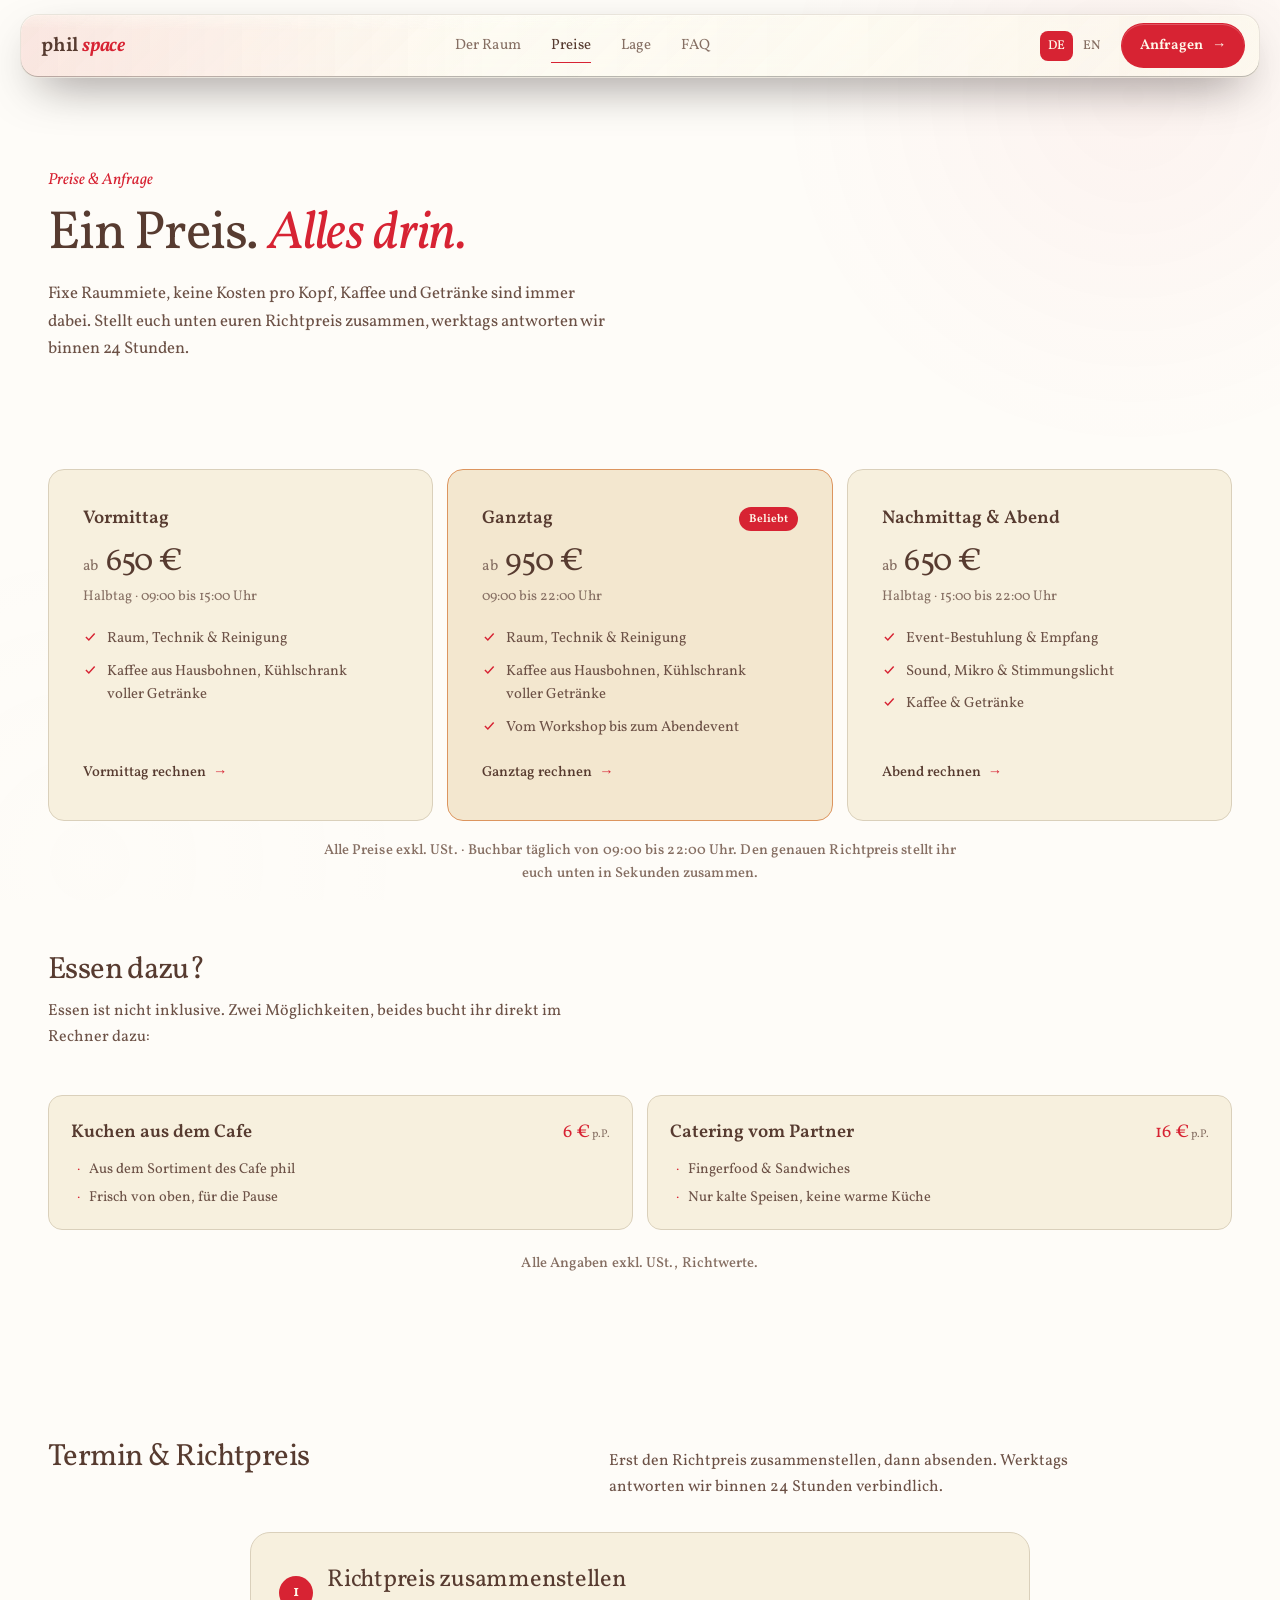
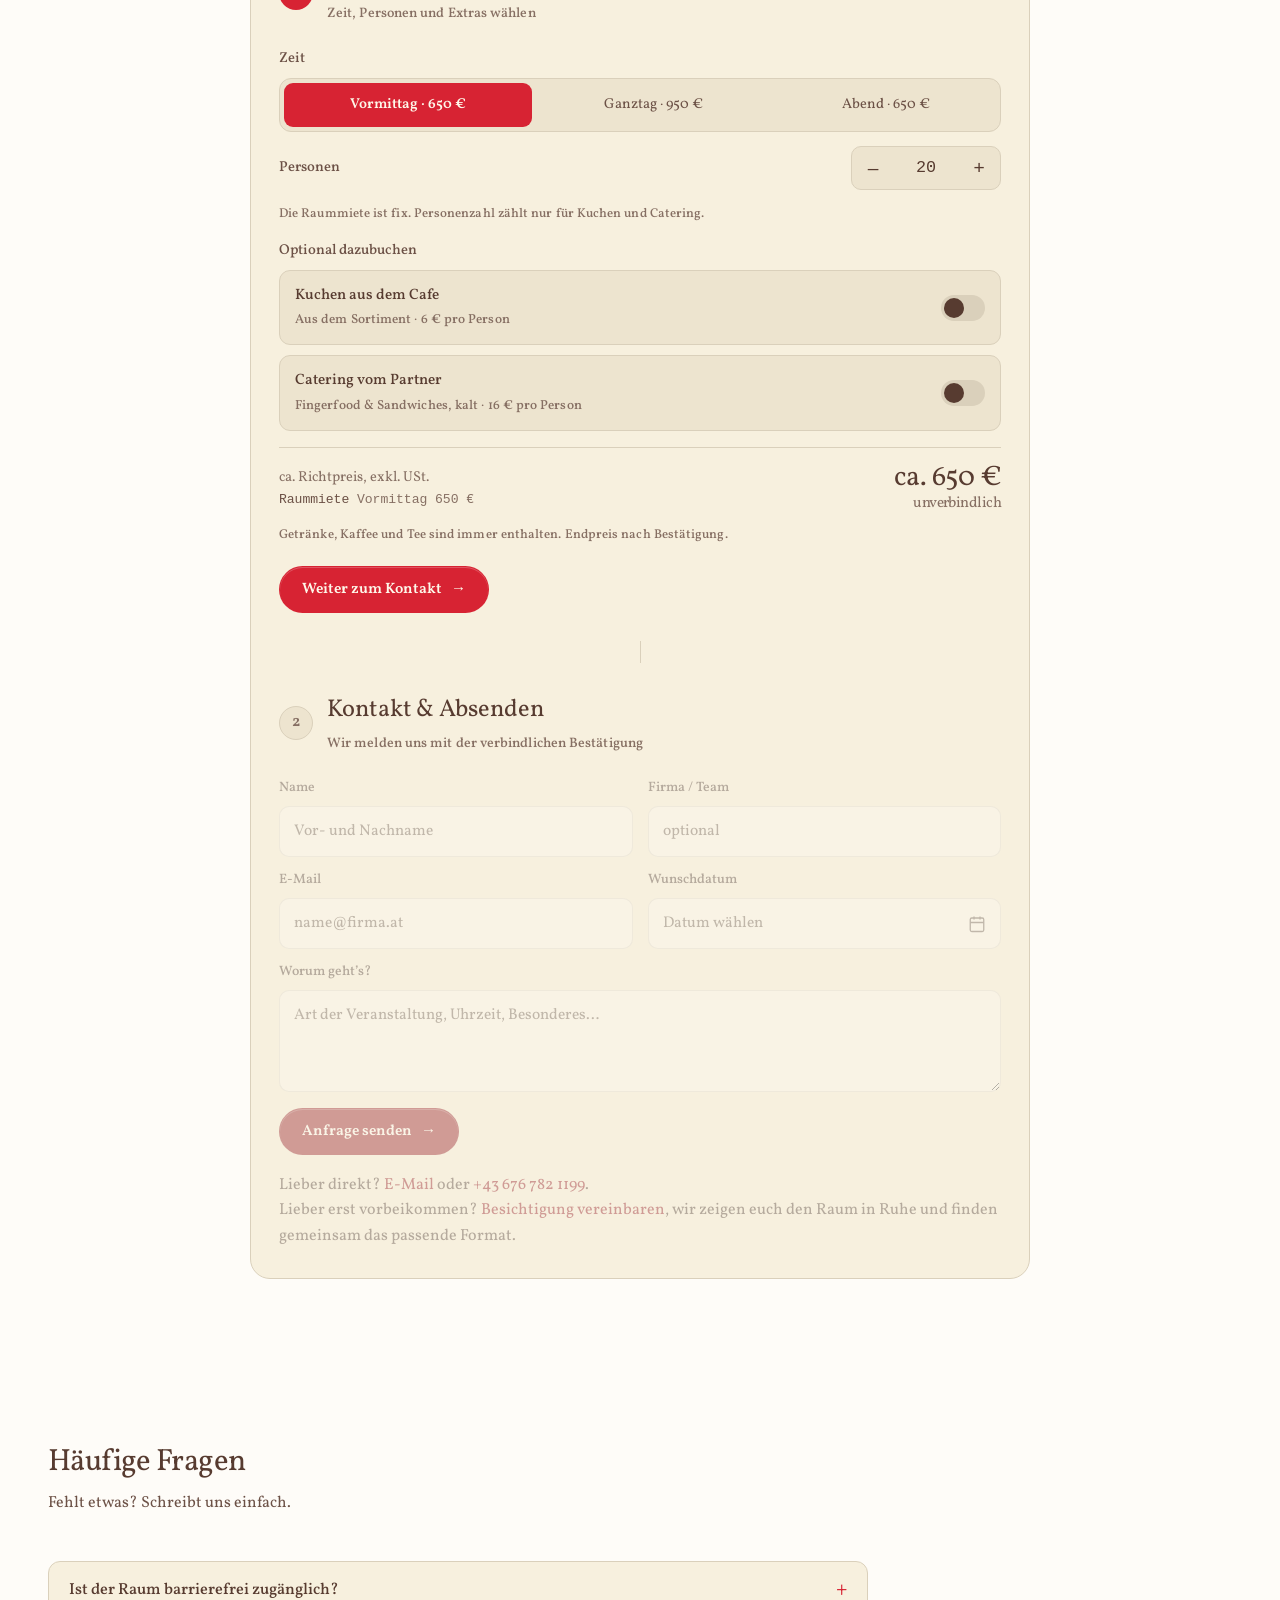
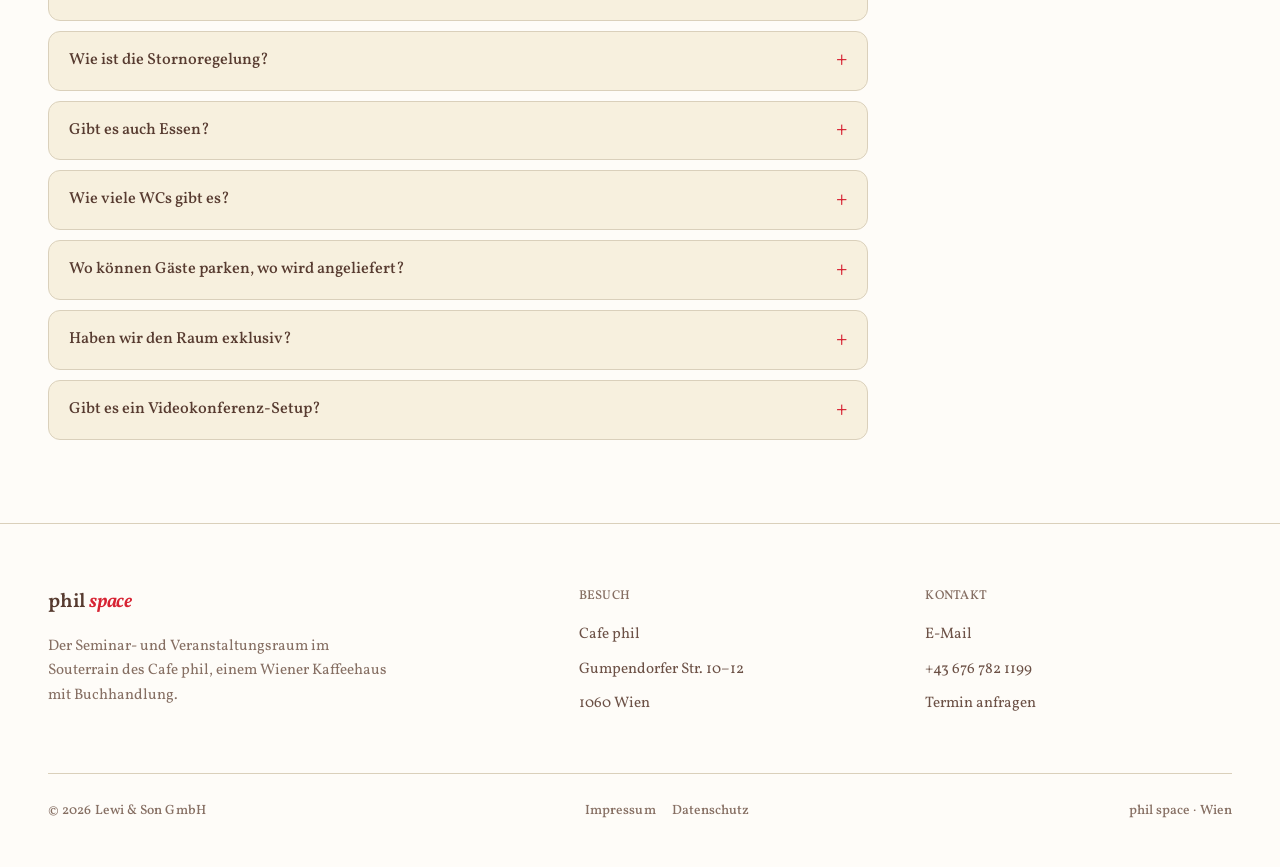
==== commit 37db90d8: "Food: exactly two options - cake from the cafe, cold partner catering - Remove "Warmes Mittagessen" " ====
--- a/anfrage.html
+++ b/anfrage.html
@@ -58,11 +58,10 @@
     </div>
     <p class="price-note rv" style="text-align:center" data-de="Alle Preise exkl. USt. · Buchbar täglich von 09:00 bis 22:00 Uhr. Den genauen Richtpreis stellt ihr euch unten in Sekunden zusammen." data-en="All prices excl. VAT · bookable daily from 9 am to 10 pm. Build your exact guide price below in seconds.">Alle Preise exkl. USt. · Buchbar täglich von 09:00 bis 22:00 Uhr. Den genauen Richtpreis stellt ihr euch unten in Sekunden zusammen.</p>
     <div style="height:clamp(40px,6vw,68px)" aria-hidden="true"></div>
-    <div class="lead-2 stack rv"><h2 data-de="Essen dazu?" data-en="Add food?">Essen dazu?</h2><p class="sub" data-de="Essen ist nicht inklusive, organisieren wir aber gern:" data-en="Food is not included, but we are happy to arrange it:">Essen ist nicht inklusive, organisieren wir aber gern:</p></div>
-    <div class="cater rv">
-      <div class="cpack"><div class="cph"><h4 data-de="Fingerfood &amp; Sandwiches" data-en="Finger food &amp; sandwiches">Fingerfood &amp; Sandwiches</h4><span class="cpp">16 €<small style="font-size:0.7rem;color:var(--ink-3)"> p.P.</small></span></div><ul><li data-de="Belegte Brote, Wraps &amp; Häppchen" data-en="Sandwiches, wraps &amp; bites">Belegte Brote, Wraps &amp; Häppchen</li><li data-de="Vegetarisch inklusive" data-en="Vegetarian included">Vegetarisch inklusive</li></ul></div>
-      <div class="cpack"><div class="cph"><h4 data-de="Warmes Mittagessen" data-en="Hot lunch">Warmes Mittagessen</h4><span class="cpp" data-de="auf Anfrage" data-en="on request">auf Anfrage</span></div><ul><li data-de="Gericht, Salat &amp; Dessert" data-en="Main, salad &amp; dessert">Gericht, Salat &amp; Dessert</li><li data-de="Über unsere Catering-Partner" data-en="Via our catering partners">Über unsere Catering-Partner</li></ul></div>
-      <div class="cpack"><div class="cph"><h4 data-de="Kuchen aus dem Haus" data-en="House cake">Kuchen aus dem Haus</h4><span class="cpp">6 €<small style="font-size:0.7rem;color:var(--ink-3)"> p.P.</small></span></div><ul><li data-de="Hausgemacht im Cafe phil" data-en="Homemade at Cafe phil">Hausgemacht im Cafe phil</li><li data-de="Der süße Rahmen für jede Pause" data-en="The sweet touch for any break">Der süße Rahmen für jede Pause</li></ul></div>
+    <div class="lead-2 stack rv"><h2 data-de="Essen dazu?" data-en="Add food?">Essen dazu?</h2><p class="sub" data-de="Essen ist nicht inklusive. Zwei Möglichkeiten, beides bucht ihr direkt im Rechner dazu:" data-en="Food is not included. Two options, both bookable right in the calculator:">Essen ist nicht inklusive. Zwei Möglichkeiten, beides bucht ihr direkt im Rechner dazu:</p></div>
+    <div class="cater cater-2 rv">
+      <div class="cpack"><div class="cph"><h4 data-de="Kuchen aus dem Cafe" data-en="Cake from the café">Kuchen aus dem Cafe</h4><span class="cpp">6 €<small style="font-size:0.7rem;color:var(--ink-3)"> p.P.</small></span></div><ul><li data-de="Aus dem Sortiment des Cafe phil" data-en="From the Cafe phil range">Aus dem Sortiment des Cafe phil</li><li data-de="Frisch von oben, für die Pause" data-en="Fresh from upstairs, for your break">Frisch von oben, für die Pause</li></ul></div>
+      <div class="cpack"><div class="cph"><h4 data-de="Catering vom Partner" data-en="Catering from our partner">Catering vom Partner</h4><span class="cpp">16 €<small style="font-size:0.7rem;color:var(--ink-3)"> p.P.</small></span></div><ul><li data-de="Fingerfood &amp; Sandwiches" data-en="Finger food &amp; sandwiches">Fingerfood &amp; Sandwiches</li><li data-de="Nur kalte Speisen, keine warme Küche" data-en="Cold food only, no hot dishes">Nur kalte Speisen, keine warme Küche</li></ul></div>
     </div>
     <p class="logos-note rv" style="margin-top:22px;margin-bottom:0" data-de="Alle Angaben exkl. USt., Richtwerte." data-en="All prices excl. VAT, guide values.">Alle Angaben exkl. USt., Richtwerte.</p>
   </div>
@@ -106,17 +105,17 @@
                 <button type="button" id="pPlus" aria-label="mehr">+</button>
               </div>
             </div>
-            <div class="calc-note" id="pkgHint" data-de="Die Raummiete ist fix. Personenzahl zählt nur für Kuchen und Fingerfood." data-en="Room price is fixed. Head count only applies to cake and finger food.">Die Raummiete ist fix. Personenzahl zählt nur für Kuchen und Fingerfood.</div>
+            <div class="calc-note" id="pkgHint" data-de="Die Raummiete ist fix. Personenzahl zählt nur für Kuchen und Catering." data-en="Room price is fixed. Head count only applies to cake and catering.">Die Raummiete ist fix. Personenzahl zählt nur für Kuchen und Catering.</div>
 
             <div>
               <label class="cl" data-de="Optional dazubuchen" data-en="Optional add-ons" style="display:block;margin-bottom:8px">Optional dazubuchen</label>
               <div class="addons">
                 <div class="addon" data-addon="cake">
-                  <div class="ainfo"><span class="an" data-de="Kuchen aus dem Haus" data-en="House cake">Kuchen aus dem Haus</span><span class="ap" data-de="6 € pro Person" data-en="€6 per person">6 € pro Person</span></div>
+                  <div class="ainfo"><span class="an" data-de="Kuchen aus dem Cafe" data-en="Cake from the café">Kuchen aus dem Cafe</span><span class="ap" data-de="Aus dem Sortiment · 6 € pro Person" data-en="From the café range · €6 per person">Aus dem Sortiment · 6 € pro Person</span></div>
                   <span class="sw"></span>
                 </div>
                 <div class="addon" data-addon="catering">
-                  <div class="ainfo"><span class="an" data-de="Fingerfood & Sandwiches" data-en="Finger food & sandwiches">Fingerfood & Sandwiches</span><span class="ap" data-de="16 € pro Person" data-en="€16 per person">16 € pro Person</span></div>
+                  <div class="ainfo"><span class="an" data-de="Catering vom Partner" data-en="Catering from our partner">Catering vom Partner</span><span class="ap" data-de="Fingerfood &amp; Sandwiches, kalt · 16 € pro Person" data-en="Finger food &amp; sandwiches, cold · €16 per person">Fingerfood &amp; Sandwiches, kalt · 16 € pro Person</span></div>
                   <span class="sw"></span>
                 </div>
               </div>
@@ -205,7 +204,7 @@
     <div class="faq rv">
       <details><summary data-de="Ist der Raum barrierefrei zugänglich?" data-en="Is the space wheelchair accessible?">Ist der Raum barrierefrei zugänglich?</summary><div class="fa" data-de="Leider nein: phil space liegt im Souterrain und ist nur über eine Treppe erreichbar, ohne Lift oder Rampe. Bei Fragen beraten wir euch gern offen." data-en="Unfortunately not: phil space is on the lower floor, reachable only by stairs, with no lift or ramp. We are happy to advise openly.">Leider nein: phil space liegt im Souterrain und ist nur über eine Treppe erreichbar, ohne Lift oder Rampe. Bei Fragen beraten wir euch gern offen.</div></details>
       <details><summary data-de="Wie ist die Stornoregelung?" data-en="What is the cancellation policy?">Wie ist die Stornoregelung?</summary><div class="fa" data-de="Bis 14 Tage vorher kostenlos, danach 50 % der Raummiete, ab 3 Tagen vorher 100 %. Verschieben geht in Absprache meist kostenfrei." data-en="Free up to 14 days before, then 50 % of the room rate, 100 % from 3 days before. Rescheduling is usually free by arrangement.">Bis 14 Tage vorher kostenlos, danach 50 % der Raummiete, ab 3 Tagen vorher 100 %. Verschieben geht in Absprache meist kostenfrei.</div></details>
-      <details><summary data-de="Bekommen wir auch Mittagessen?" data-en="Can we get lunch?">Bekommen wir auch Mittagessen?</summary><div class="fa" data-de="Kuchen und Fingerfood bucht ihr im Rechner dazu, ein warmes Mittagessen organisieren wir über unsere Catering-Partner." data-en="Add cake and finger food in the calculator; we arrange a hot lunch through our catering partners.">Kuchen und Fingerfood bucht ihr im Rechner dazu, ein warmes Mittagessen organisieren wir über unsere Catering-Partner.</div></details>
+      <details><summary data-de="Gibt es auch Essen?" data-en="Is food available?">Gibt es auch Essen?</summary><div class="fa" data-de="Ja, zwei Möglichkeiten: Kuchen aus dem Cafe phil oder kaltes Catering von unserem Partner, etwa Fingerfood und Sandwiches. Beides bucht ihr direkt im Rechner dazu. Warme Speisen bieten wir nicht an." data-en="Yes, two options: cake from Cafe phil or cold catering from our partner, such as finger food and sandwiches. Add either right in the calculator. We don’t offer hot meals.">Ja, zwei Möglichkeiten: Kuchen aus dem Cafe phil oder kaltes Catering von unserem Partner, etwa Fingerfood und Sandwiches. Beides bucht ihr direkt im Rechner dazu. Warme Speisen bieten wir nicht an.</div></details>
       <details><summary data-de="Wie viele WCs gibt es?" data-en="How many restrooms are there?">Wie viele WCs gibt es?</summary><div class="fa" data-de="Zwei getrennte WCs direkt im Souterrain, dazu die Gäste-WCs im Kaffeehaus." data-en="Two separate WCs right on the lower floor, plus the café restrooms upstairs.">Zwei getrennte WCs direkt im Souterrain, dazu die Gäste-WCs im Kaffeehaus.</div></details>
       <details><summary data-de="Wo können Gäste parken, wo wird angeliefert?" data-en="Where can guests park, where are deliveries?">Wo können Gäste parken, wo wird angeliefert?</summary><div class="fa" data-de="Lieferantenparkplatz direkt vor der Tür. Gäste parken in den Garagen der Umgebung oder kommen öffentlich, drei U-Bahn-Linien sind fußläufig." data-en="Supplier parking right outside. Guests use nearby garages or public transport, three subway lines are within walking distance.">Lieferantenparkplatz direkt vor der Tür. Gäste parken in den Garagen der Umgebung oder kommen öffentlich, drei U-Bahn-Linien sind fußläufig.</div></details>
       <details><summary data-de="Haben wir den Raum exklusiv?" data-en="Do we have the space to ourselves?">Haben wir den Raum exklusiv?</summary><div class="fa" data-de="Ja. Während eurer Buchung gehört das ganze Souterrain euch, vom Kaffeehaus hört man nichts." data-en="Yes. During your booking the whole lower floor is yours, and you won’t hear the café.">Ja. Während eurer Buchung gehört das ganze Souterrain euch, vom Kaffeehaus hört man nichts.</div></details>
--- a/assets/site.css
+++ b/assets/site.css
@@ -586,3 +586,6 @@
 .legal-page strong{color:var(--ink);}
 /* keep totals on one line on phones */
 .calc .total .tnum,.bk-recap .chip{white-space:nowrap;}
+/* food: exactly two options */
+.cater-2{grid-template-columns:repeat(2,1fr);}
+@media(max-width:620px){.cater-2{grid-template-columns:1fr;}}
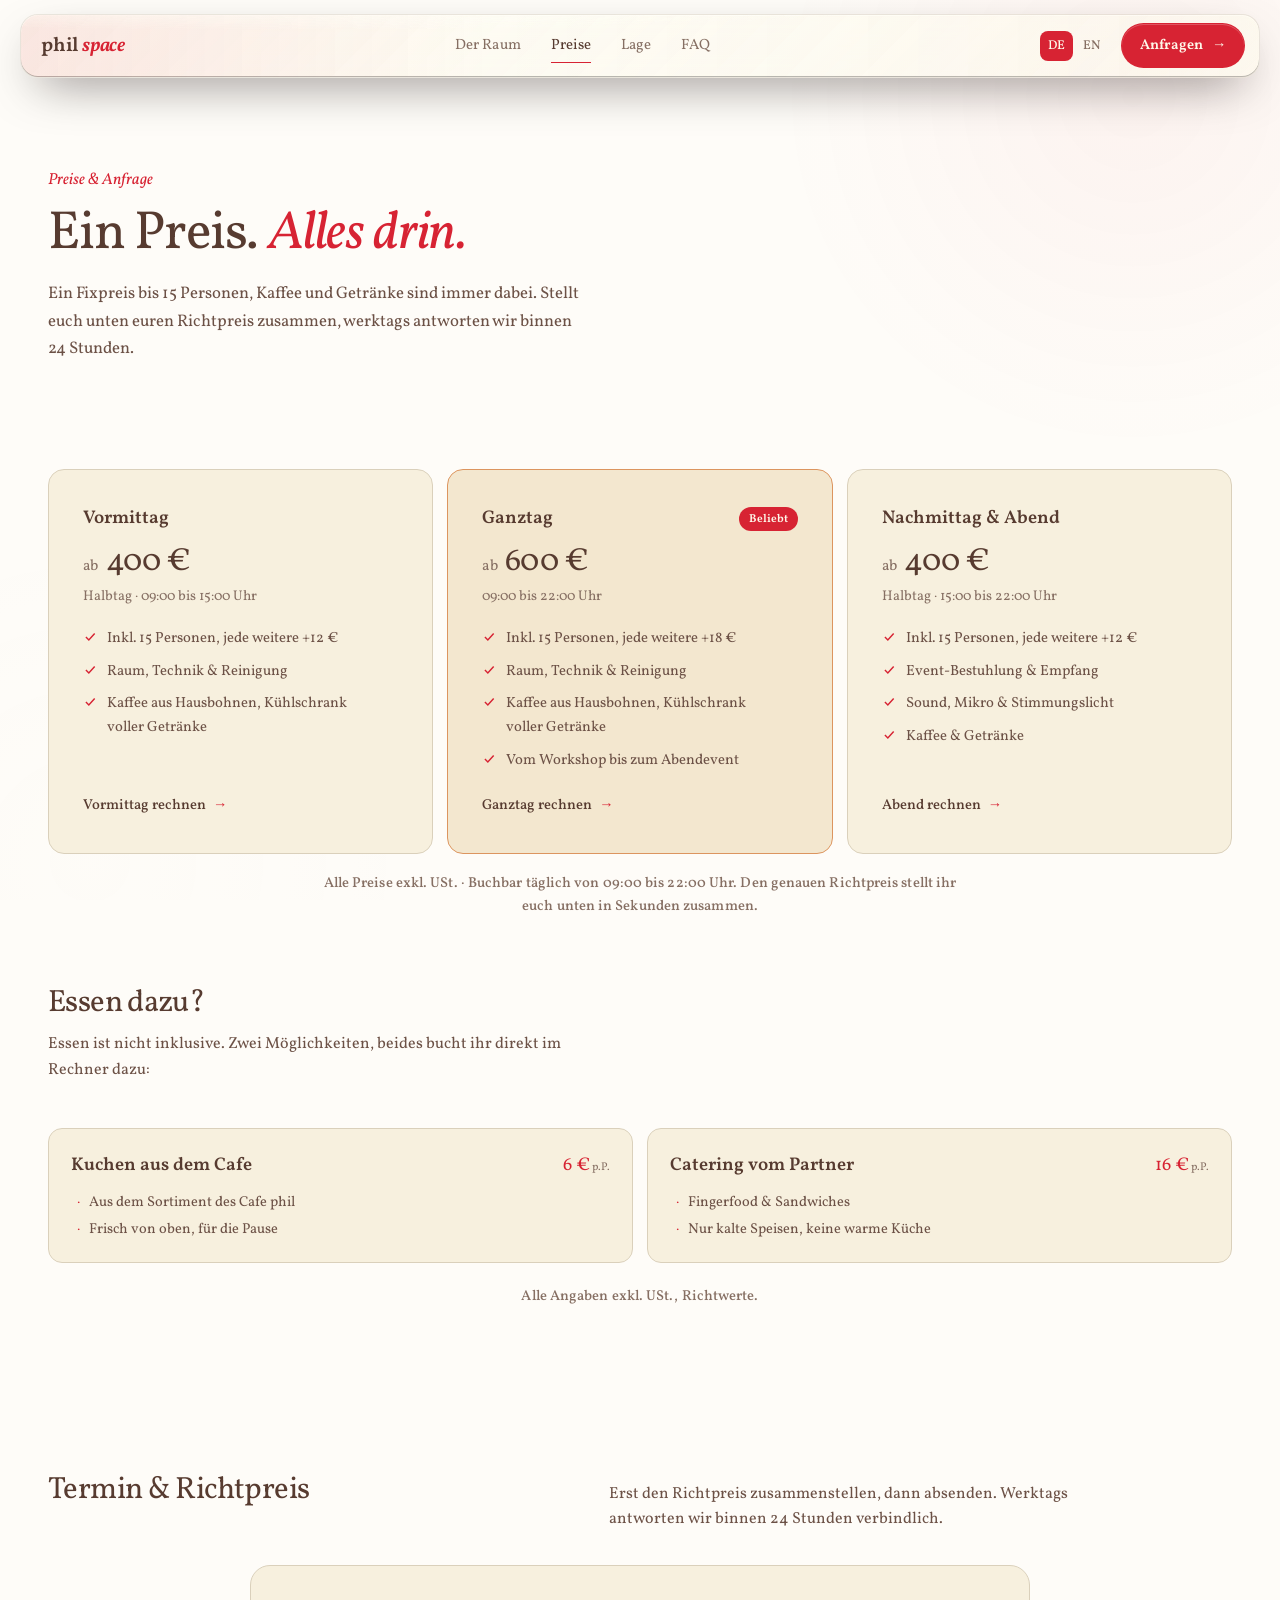
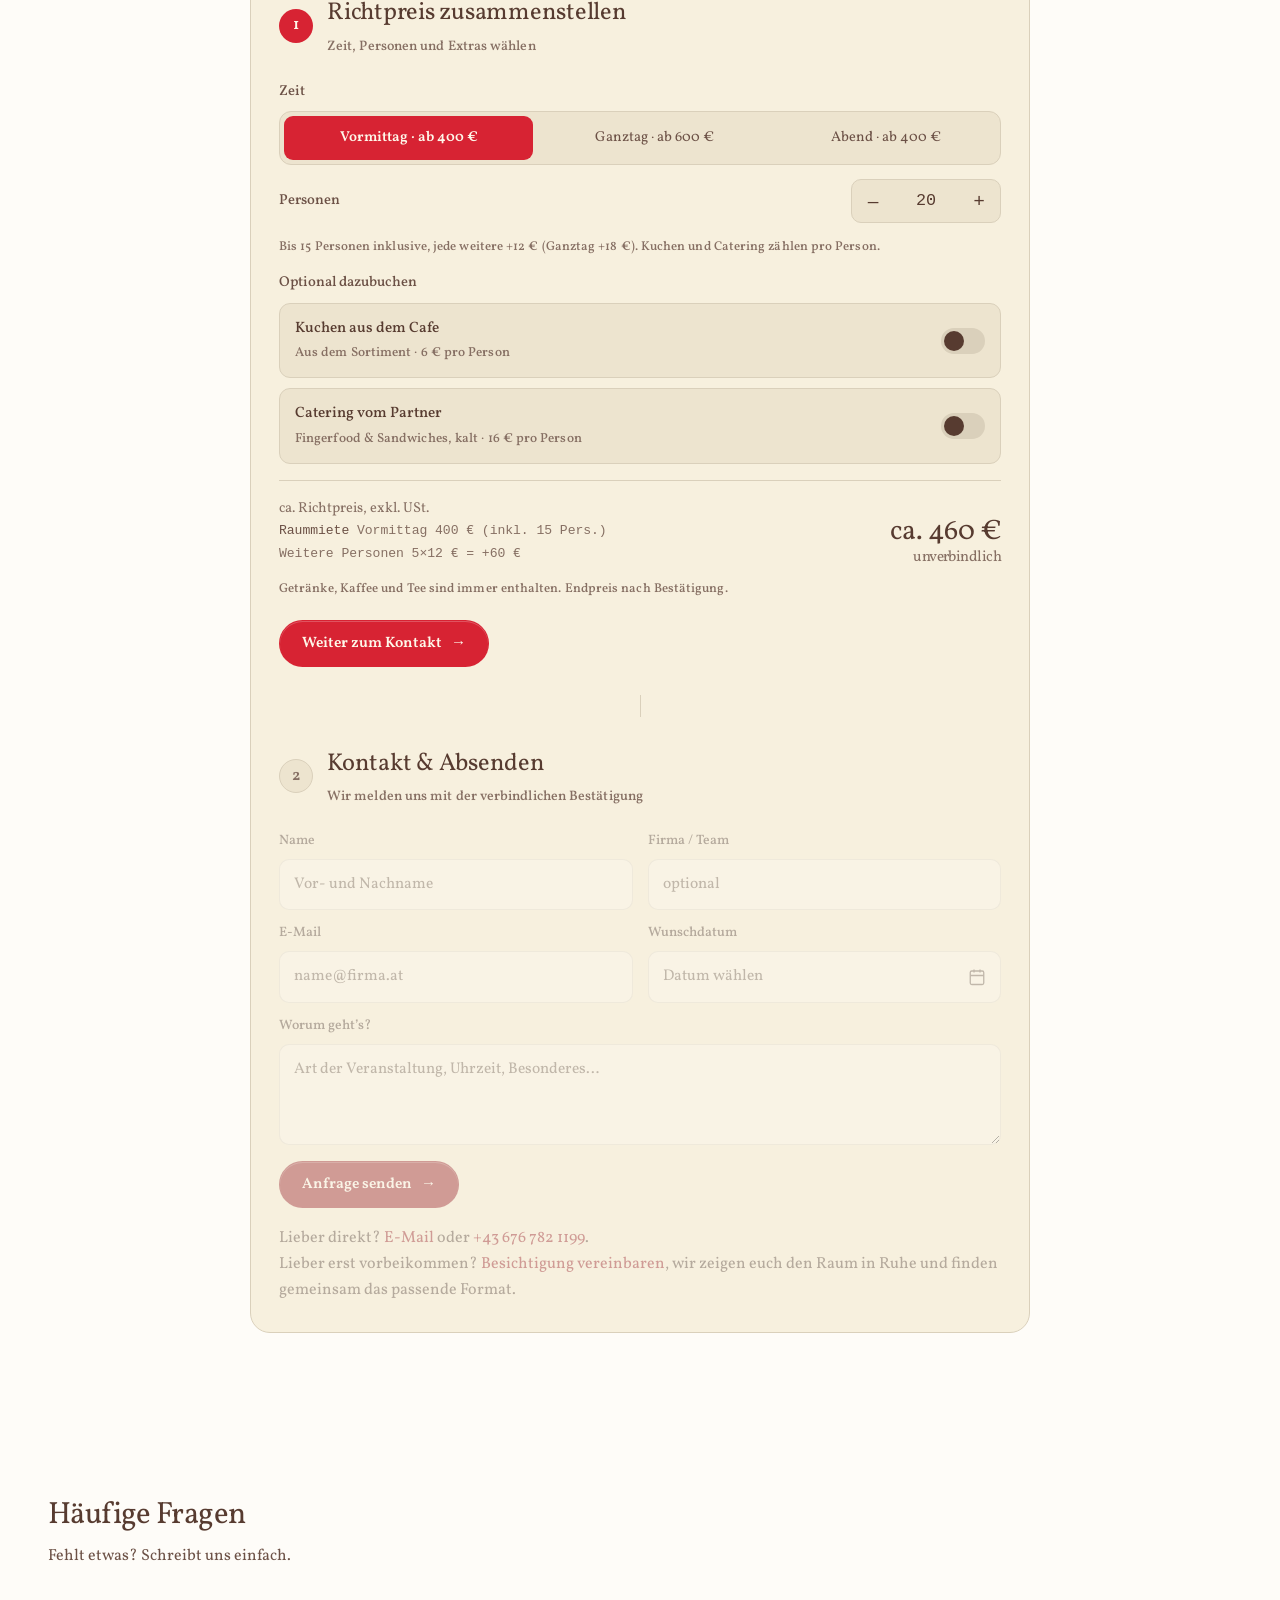
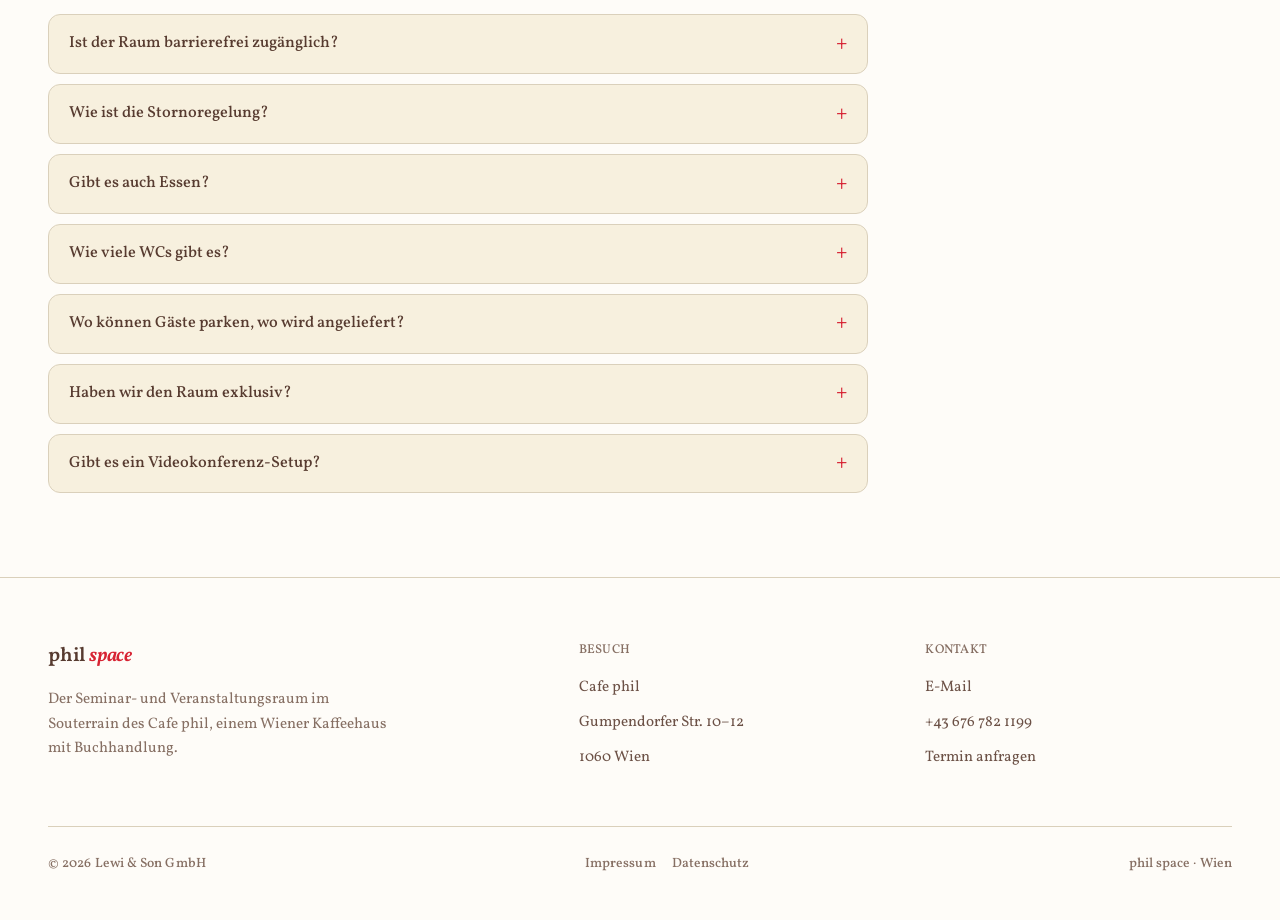
==== commit 0afbda2c: "Pricing: base price incl. 15 people + per additional person - Half day (Vormittag / Nachmittag & Abe" ====
--- a/anfrage.html
+++ b/anfrage.html
@@ -7,9 +7,9 @@
 <meta name="viewport" content="width=device-width, initial-scale=1.0">
 <script>document.documentElement.classList.add('js');setTimeout(function(){if(!window.__reveal)document.documentElement.classList.remove('js')},2500)</script>
 <title>Preise &amp; Anfrage · phil space Wien</title>
-<meta name="description" content="Halbtag ab 650 €, Ganztag ab 950 €, Kaffee und Getränke inklusive. Richtpreis berechnen und unverbindlich anfragen.">
+<meta name="description" content="Halbtag ab 400 €, Ganztag ab 600 €, jeweils inkl. 15 Personen. Kaffee und Getränke inklusive. Richtpreis berechnen und unverbindlich anfragen.">
 <meta property="og:title" content="Preise &amp; Anfrage · phil space Wien">
-<meta property="og:description" content="Halbtag ab 650 €, Ganztag ab 950 €, Kaffee und Getränke inklusive. Richtpreis berechnen und unverbindlich anfragen.">
+<meta property="og:description" content="Halbtag ab 400 €, Ganztag ab 600 €, jeweils inkl. 15 Personen. Kaffee und Getränke inklusive. Richtpreis berechnen und unverbindlich anfragen.">
 <meta property="og:type" content="website">
 <link rel="preload" href="assets/fonts/vollkorn-400.woff2" as="font" type="font/woff2" crossorigin>
 <link rel="stylesheet" href="assets/site.css">
@@ -45,16 +45,16 @@
   <div class="wrap">
     <p class="kicker" data-de="Preise &amp; Anfrage" data-en="Pricing &amp; enquiry">Preise &amp; Anfrage</p>
     <h1 data-de="Ein Preis. &lt;span class=&quot;it&quot;&gt;Alles drin.&lt;/span&gt;" data-en="One price. &lt;span class=&quot;it&quot;&gt;Everything included.&lt;/span&gt;">Ein Preis. <span class="it">Alles drin.</span></h1>
-    <p class="lede" data-de="Fixe Raummiete, keine Kosten pro Kopf, Kaffee und Getränke sind immer dabei. Stellt euch unten euren Richtpreis zusammen, werktags antworten wir binnen 24 Stunden." data-en="A fixed room rate, no per-head charge, coffee and drinks always included. Build your guide price below; on working days we reply within 24 hours.">Fixe Raummiete, keine Kosten pro Kopf, Kaffee und Getränke sind immer dabei. Stellt euch unten euren Richtpreis zusammen, werktags antworten wir binnen 24 Stunden.</p>
+    <p class="lede" data-de="Ein Fixpreis bis 15 Personen, Kaffee und Getränke sind immer dabei. Stellt euch unten euren Richtpreis zusammen, werktags antworten wir binnen 24 Stunden." data-en="One fixed price for up to 15 people, coffee and drinks always included. Build your guide price below; on working days we reply within 24 hours.">Ein Fixpreis bis 15 Personen, Kaffee und Getränke sind immer dabei. Stellt euch unten euren Richtpreis zusammen, werktags antworten wir binnen 24 Stunden.</p>
   </div>
 </section>
 
 <section id="preise">
   <div class="wrap">
     <div class="abcards rv">
-      <div class="abcard"><div class="ab-k" data-de="Vormittag" data-en="Morning">Vormittag</div><div class="ab-amt"><span class="ab-pre" data-de="ab" data-en="from">ab</span> 650 €</div><div class="ab-d" data-de="Halbtag · 09:00 bis 15:00 Uhr" data-en="Half day · 9 am to 3 pm">Halbtag · 09:00 bis 15:00 Uhr</div><ul><li><svg width="14" height="14" viewBox="0 0 24 24" fill="none" stroke="currentColor" stroke-width="2.5"><path d="M5 12l5 5L20 6"/></svg><span data-de="Raum, Technik &amp; Reinigung" data-en="Room, tech &amp; cleaning">Raum, Technik &amp; Reinigung</span></li><li><svg width="14" height="14" viewBox="0 0 24 24" fill="none" stroke="currentColor" stroke-width="2.5"><path d="M5 12l5 5L20 6"/></svg><span data-de="Kaffee aus Hausbohnen, Kühlschrank voller Getränke" data-en="House-bean coffee, a fridge full of drinks">Kaffee aus Hausbohnen, Kühlschrank voller Getränke</span></li></ul><div class="pcta"><a href="#anfrage" data-time-jump="half" data-de="Vormittag rechnen" data-en="Calculate morning">Vormittag rechnen <span class="arr">→</span></a></div></div>
-      <div class="abcard feat"><div class="ab-top"><div class="ab-k" data-de="Ganztag" data-en="Full day">Ganztag</div><span class="badge" data-de="Beliebt" data-en="Popular">Beliebt</span></div><div class="ab-amt"><span class="ab-pre" data-de="ab" data-en="from">ab</span> 950 €</div><div class="ab-d" data-de="09:00 bis 22:00 Uhr" data-en="9 am to 10 pm">09:00 bis 22:00 Uhr</div><ul><li><svg width="14" height="14" viewBox="0 0 24 24" fill="none" stroke="currentColor" stroke-width="2.5"><path d="M5 12l5 5L20 6"/></svg><span data-de="Raum, Technik &amp; Reinigung" data-en="Room, tech &amp; cleaning">Raum, Technik &amp; Reinigung</span></li><li><svg width="14" height="14" viewBox="0 0 24 24" fill="none" stroke="currentColor" stroke-width="2.5"><path d="M5 12l5 5L20 6"/></svg><span data-de="Kaffee aus Hausbohnen, Kühlschrank voller Getränke" data-en="House-bean coffee, a fridge full of drinks">Kaffee aus Hausbohnen, Kühlschrank voller Getränke</span></li><li><svg width="14" height="14" viewBox="0 0 24 24" fill="none" stroke="currentColor" stroke-width="2.5"><path d="M5 12l5 5L20 6"/></svg><span data-de="Vom Workshop bis zum Abendevent" data-en="From workshop to evening event">Vom Workshop bis zum Abendevent</span></li></ul><div class="pcta"><a href="#anfrage" data-time-jump="full" data-de="Ganztag rechnen" data-en="Calculate full day">Ganztag rechnen <span class="arr">→</span></a></div></div>
-      <div class="abcard"><div class="ab-k" data-de="Nachmittag &amp; Abend" data-en="Afternoon &amp; evening">Nachmittag &amp; Abend</div><div class="ab-amt"><span class="ab-pre" data-de="ab" data-en="from">ab</span> 650 €</div><div class="ab-d" data-de="Halbtag · 15:00 bis 22:00 Uhr" data-en="Half day · 3 pm to 10 pm">Halbtag · 15:00 bis 22:00 Uhr</div><ul><li><svg width="14" height="14" viewBox="0 0 24 24" fill="none" stroke="currentColor" stroke-width="2.5"><path d="M5 12l5 5L20 6"/></svg><span data-de="Event-Bestuhlung &amp; Empfang" data-en="Event seating &amp; reception">Event-Bestuhlung &amp; Empfang</span></li><li><svg width="14" height="14" viewBox="0 0 24 24" fill="none" stroke="currentColor" stroke-width="2.5"><path d="M5 12l5 5L20 6"/></svg><span data-de="Sound, Mikro &amp; Stimmungslicht" data-en="Sound, mic &amp; mood lighting">Sound, Mikro &amp; Stimmungslicht</span></li><li><svg width="14" height="14" viewBox="0 0 24 24" fill="none" stroke="currentColor" stroke-width="2.5"><path d="M5 12l5 5L20 6"/></svg><span data-de="Kaffee &amp; Getränke" data-en="Coffee &amp; drinks">Kaffee &amp; Getränke</span></li></ul><div class="pcta"><a href="#anfrage" data-time-jump="evening" data-de="Abend rechnen" data-en="Calculate evening">Abend rechnen <span class="arr">→</span></a></div></div>
+      <div class="abcard"><div class="ab-k" data-de="Vormittag" data-en="Morning">Vormittag</div><div class="ab-amt"><span class="ab-pre" data-de="ab" data-en="from">ab</span> 400 €</div><div class="ab-d" data-de="Halbtag · 09:00 bis 15:00 Uhr" data-en="Half day · 9 am to 3 pm">Halbtag · 09:00 bis 15:00 Uhr</div><ul><li><svg width="14" height="14" viewBox="0 0 24 24" fill="none" stroke="currentColor" stroke-width="2.5"><path d="M5 12l5 5L20 6"/></svg><span data-de="Inkl. 15 Personen, jede weitere +12 €" data-en="Incl. 15 people, each additional +€12">Inkl. 15 Personen, jede weitere +12 €</span></li><li><svg width="14" height="14" viewBox="0 0 24 24" fill="none" stroke="currentColor" stroke-width="2.5"><path d="M5 12l5 5L20 6"/></svg><span data-de="Raum, Technik &amp; Reinigung" data-en="Room, tech &amp; cleaning">Raum, Technik &amp; Reinigung</span></li><li><svg width="14" height="14" viewBox="0 0 24 24" fill="none" stroke="currentColor" stroke-width="2.5"><path d="M5 12l5 5L20 6"/></svg><span data-de="Kaffee aus Hausbohnen, Kühlschrank voller Getränke" data-en="House-bean coffee, a fridge full of drinks">Kaffee aus Hausbohnen, Kühlschrank voller Getränke</span></li></ul><div class="pcta"><a href="#anfrage" data-time-jump="half" data-de="Vormittag rechnen" data-en="Calculate morning">Vormittag rechnen <span class="arr">→</span></a></div></div>
+      <div class="abcard feat"><div class="ab-top"><div class="ab-k" data-de="Ganztag" data-en="Full day">Ganztag</div><span class="badge" data-de="Beliebt" data-en="Popular">Beliebt</span></div><div class="ab-amt"><span class="ab-pre" data-de="ab" data-en="from">ab</span> 600 €</div><div class="ab-d" data-de="09:00 bis 22:00 Uhr" data-en="9 am to 10 pm">09:00 bis 22:00 Uhr</div><ul><li><svg width="14" height="14" viewBox="0 0 24 24" fill="none" stroke="currentColor" stroke-width="2.5"><path d="M5 12l5 5L20 6"/></svg><span data-de="Inkl. 15 Personen, jede weitere +18 €" data-en="Incl. 15 people, each additional +€18">Inkl. 15 Personen, jede weitere +18 €</span></li><li><svg width="14" height="14" viewBox="0 0 24 24" fill="none" stroke="currentColor" stroke-width="2.5"><path d="M5 12l5 5L20 6"/></svg><span data-de="Raum, Technik &amp; Reinigung" data-en="Room, tech &amp; cleaning">Raum, Technik &amp; Reinigung</span></li><li><svg width="14" height="14" viewBox="0 0 24 24" fill="none" stroke="currentColor" stroke-width="2.5"><path d="M5 12l5 5L20 6"/></svg><span data-de="Kaffee aus Hausbohnen, Kühlschrank voller Getränke" data-en="House-bean coffee, a fridge full of drinks">Kaffee aus Hausbohnen, Kühlschrank voller Getränke</span></li><li><svg width="14" height="14" viewBox="0 0 24 24" fill="none" stroke="currentColor" stroke-width="2.5"><path d="M5 12l5 5L20 6"/></svg><span data-de="Vom Workshop bis zum Abendevent" data-en="From workshop to evening event">Vom Workshop bis zum Abendevent</span></li></ul><div class="pcta"><a href="#anfrage" data-time-jump="full" data-de="Ganztag rechnen" data-en="Calculate full day">Ganztag rechnen <span class="arr">→</span></a></div></div>
+      <div class="abcard"><div class="ab-k" data-de="Nachmittag &amp; Abend" data-en="Afternoon &amp; evening">Nachmittag &amp; Abend</div><div class="ab-amt"><span class="ab-pre" data-de="ab" data-en="from">ab</span> 400 €</div><div class="ab-d" data-de="Halbtag · 15:00 bis 22:00 Uhr" data-en="Half day · 3 pm to 10 pm">Halbtag · 15:00 bis 22:00 Uhr</div><ul><li><svg width="14" height="14" viewBox="0 0 24 24" fill="none" stroke="currentColor" stroke-width="2.5"><path d="M5 12l5 5L20 6"/></svg><span data-de="Inkl. 15 Personen, jede weitere +12 €" data-en="Incl. 15 people, each additional +€12">Inkl. 15 Personen, jede weitere +12 €</span></li><li><svg width="14" height="14" viewBox="0 0 24 24" fill="none" stroke="currentColor" stroke-width="2.5"><path d="M5 12l5 5L20 6"/></svg><span data-de="Event-Bestuhlung &amp; Empfang" data-en="Event seating &amp; reception">Event-Bestuhlung &amp; Empfang</span></li><li><svg width="14" height="14" viewBox="0 0 24 24" fill="none" stroke="currentColor" stroke-width="2.5"><path d="M5 12l5 5L20 6"/></svg><span data-de="Sound, Mikro &amp; Stimmungslicht" data-en="Sound, mic &amp; mood lighting">Sound, Mikro &amp; Stimmungslicht</span></li><li><svg width="14" height="14" viewBox="0 0 24 24" fill="none" stroke="currentColor" stroke-width="2.5"><path d="M5 12l5 5L20 6"/></svg><span data-de="Kaffee &amp; Getränke" data-en="Coffee &amp; drinks">Kaffee &amp; Getränke</span></li></ul><div class="pcta"><a href="#anfrage" data-time-jump="evening" data-de="Abend rechnen" data-en="Calculate evening">Abend rechnen <span class="arr">→</span></a></div></div>
     </div>
     <p class="price-note rv" style="text-align:center" data-de="Alle Preise exkl. USt. · Buchbar täglich von 09:00 bis 22:00 Uhr. Den genauen Richtpreis stellt ihr euch unten in Sekunden zusammen." data-en="All prices excl. VAT · bookable daily from 9 am to 10 pm. Build your exact guide price below in seconds.">Alle Preise exkl. USt. · Buchbar täglich von 09:00 bis 22:00 Uhr. Den genauen Richtpreis stellt ihr euch unten in Sekunden zusammen.</p>
     <div style="height:clamp(40px,6vw,68px)" aria-hidden="true"></div>
@@ -91,9 +91,9 @@
             <div>
               <label class="cl" data-de="Zeit" data-en="Time" style="display:block;margin-bottom:8px">Zeit</label>
               <div class="seg" id="segTime">
-                <button data-time="half" class="on" data-de="Vormittag · 650 €" data-en="Morning · €650">Vormittag · 650 €</button>
-                <button data-time="full" data-de="Ganztag · 950 €" data-en="Full day · €950">Ganztag · 950 €</button>
-                <button data-time="evening" data-de="Abend · 650 €" data-en="Evening · €650">Abend · 650 €</button>
+                <button data-time="half" class="on" data-de="Vormittag · ab 400 €" data-en="Morning · from €400">Vormittag · ab 400 €</button>
+                <button data-time="full" data-de="Ganztag · ab 600 €" data-en="Full day · from €600">Ganztag · ab 600 €</button>
+                <button data-time="evening" data-de="Abend · ab 400 €" data-en="Evening · from €400">Abend · ab 400 €</button>
               </div>
             </div>
 
@@ -105,7 +105,7 @@
                 <button type="button" id="pPlus" aria-label="mehr">+</button>
               </div>
             </div>
-            <div class="calc-note" id="pkgHint" data-de="Die Raummiete ist fix. Personenzahl zählt nur für Kuchen und Catering." data-en="Room price is fixed. Head count only applies to cake and catering.">Die Raummiete ist fix. Personenzahl zählt nur für Kuchen und Catering.</div>
+            <div class="calc-note" id="pkgHint" data-de="Bis 15 Personen inklusive, jede weitere +12 € (Ganztag +18 €). Kuchen und Catering zählen pro Person." data-en="Up to 15 people included, each additional +€12 (full day +€18). Cake and catering are per person.">Bis 15 Personen inklusive, jede weitere +12 € (Ganztag +18 €). Kuchen und Catering zählen pro Person.</div>
 
             <div>
               <label class="cl" data-de="Optional dazubuchen" data-en="Optional add-ons" style="display:block;margin-bottom:8px">Optional dazubuchen</label>
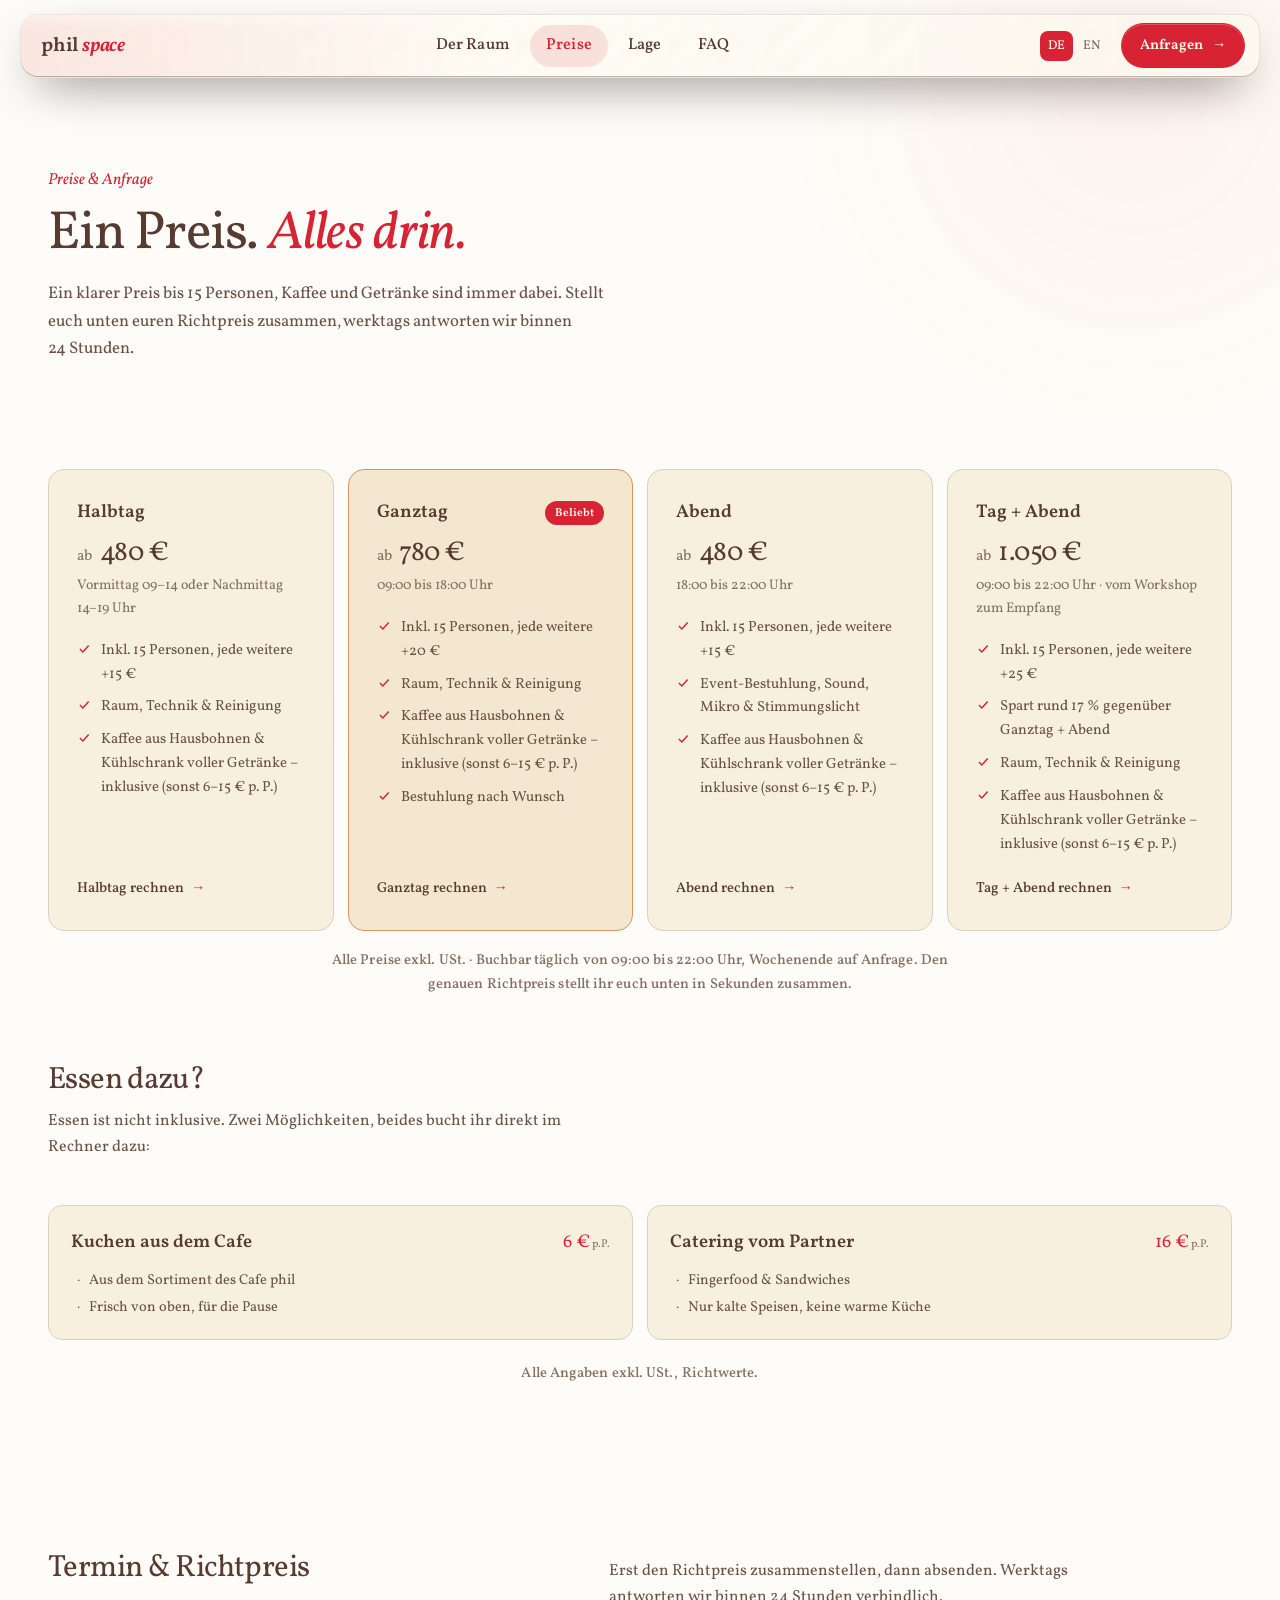
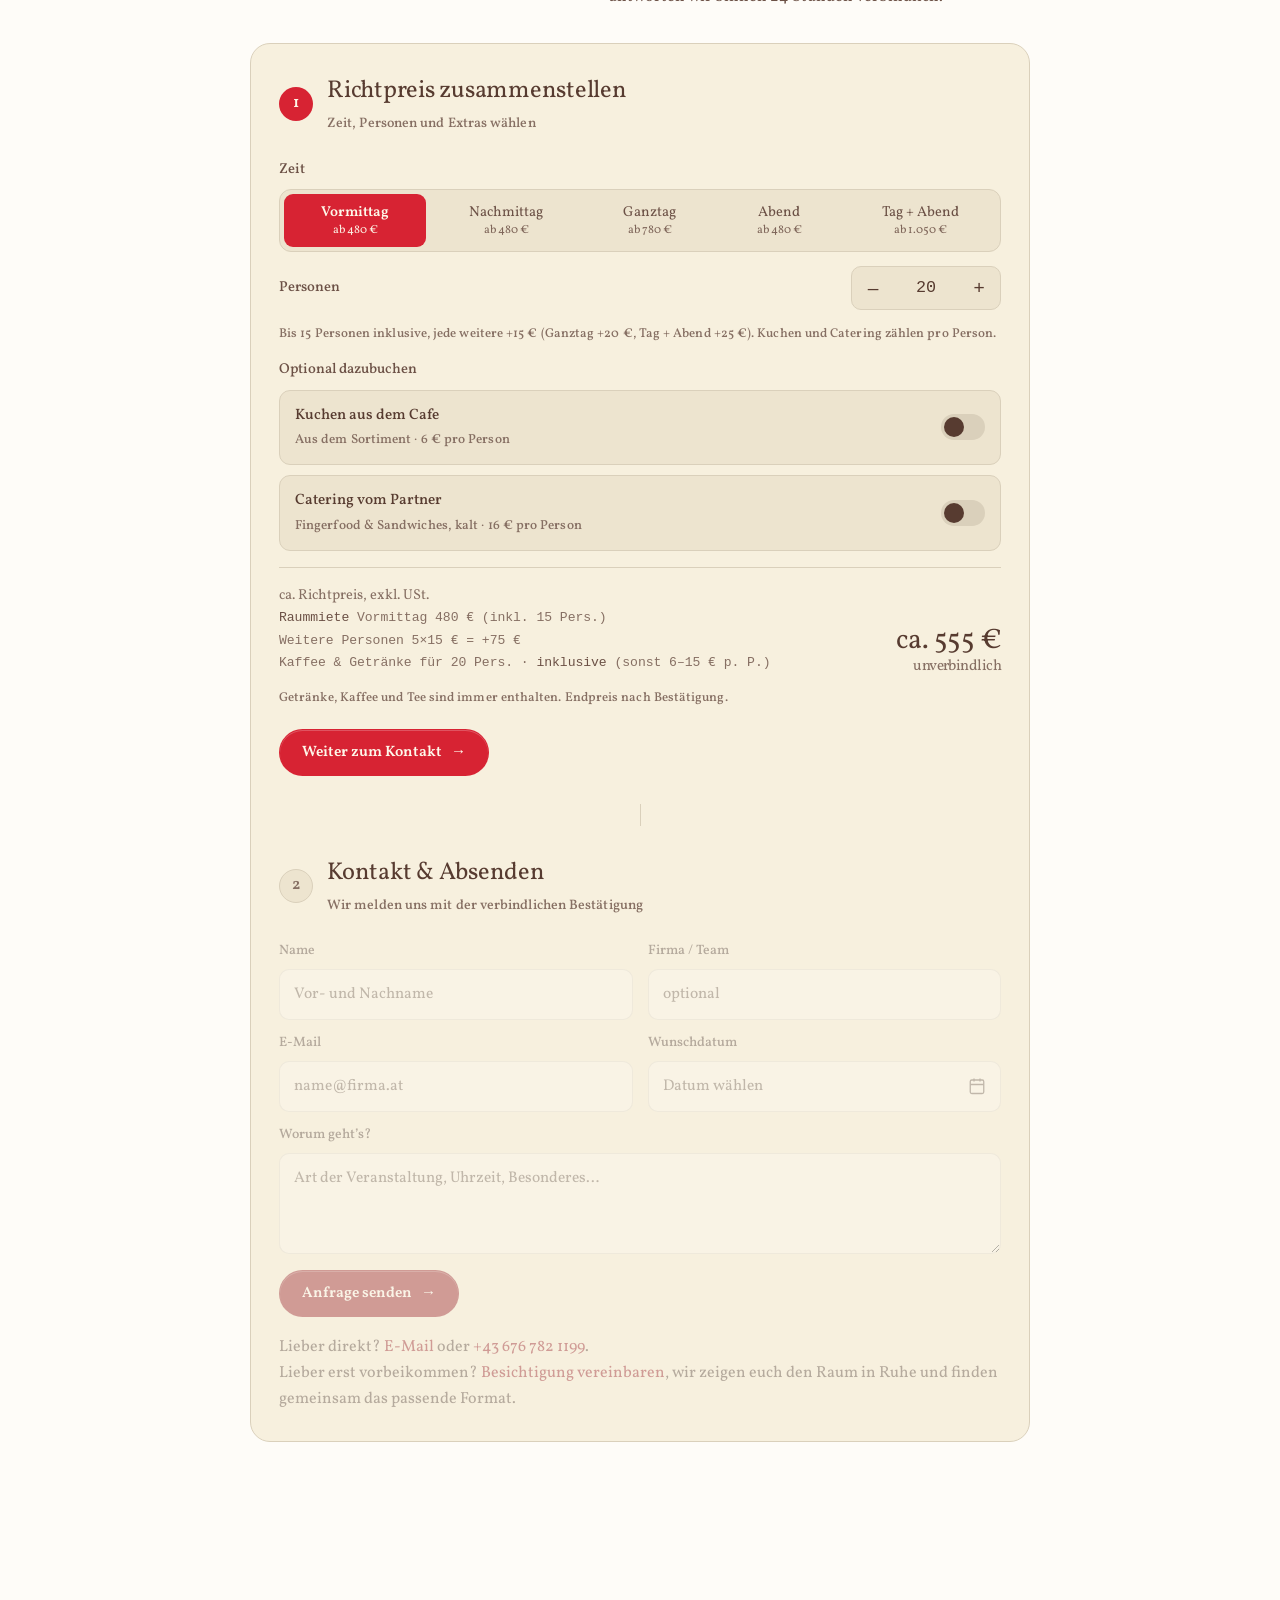
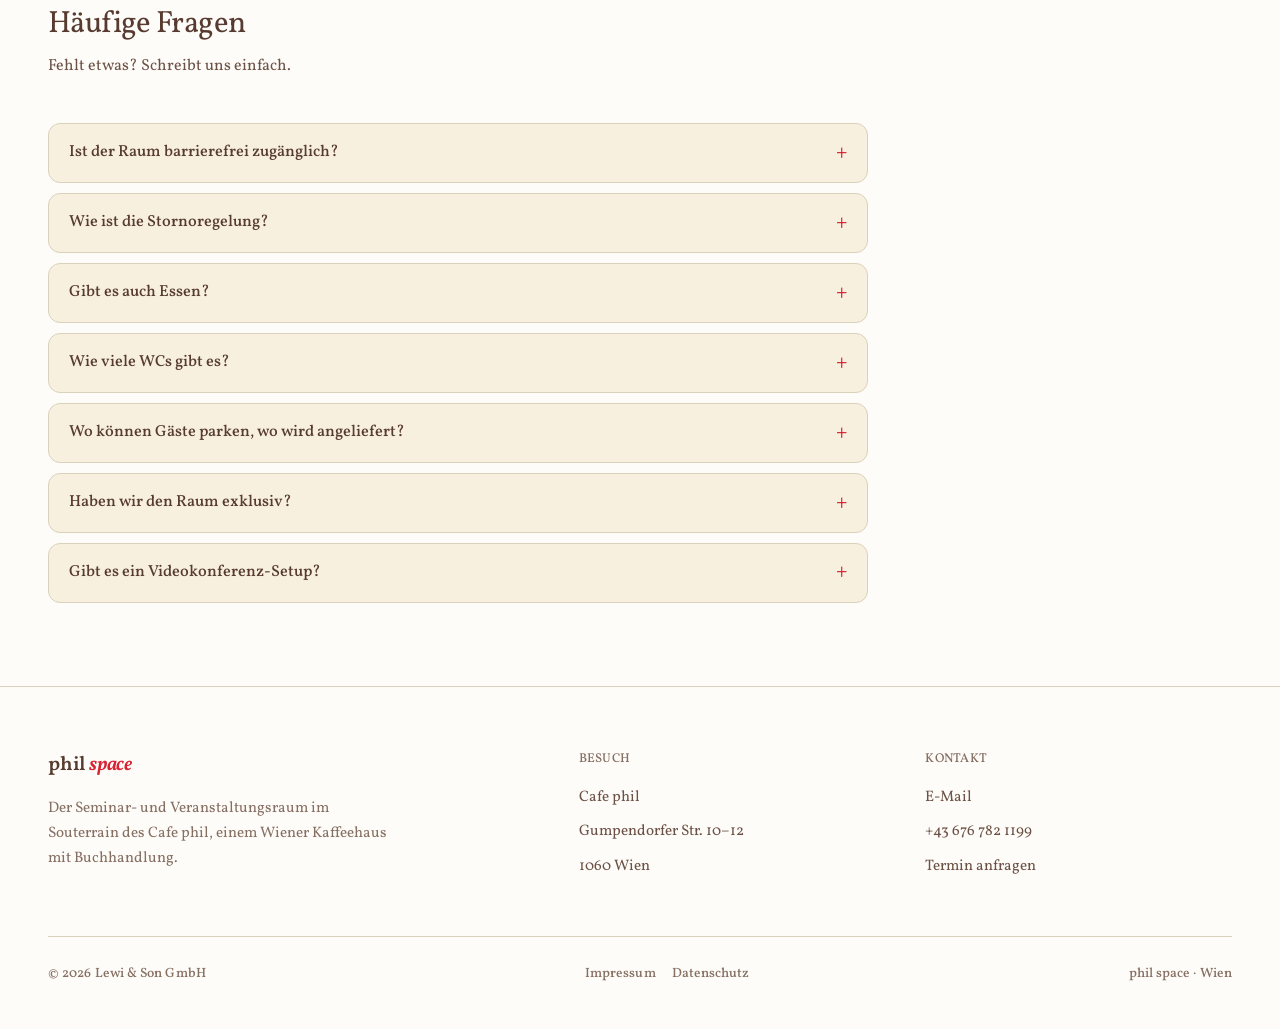
==== commit 75eb94be: "Pricing v7 (market-aligned): 5 slots, evening as own product, drinks shown as included line - Halbta" ====
--- a/anfrage.html
+++ b/anfrage.html
@@ -7,9 +7,9 @@
 <meta name="viewport" content="width=device-width, initial-scale=1.0">
 <script>document.documentElement.classList.add('js');setTimeout(function(){if(!window.__reveal)document.documentElement.classList.remove('js')},2500)</script>
 <title>Preise &amp; Anfrage · phil space Wien</title>
-<meta name="description" content="Halbtag ab 400 €, Ganztag ab 600 €, jeweils inkl. 15 Personen. Kaffee und Getränke inklusive. Richtpreis berechnen und unverbindlich anfragen.">
+<meta name="description" content="Halbtag ab 480 €, Ganztag ab 780 €, Abend ab 480 €, jeweils inkl. 15 Personen. Kaffee und Getränke inklusive. Richtpreis berechnen und unverbindlich anfragen.">
 <meta property="og:title" content="Preise &amp; Anfrage · phil space Wien">
-<meta property="og:description" content="Halbtag ab 400 €, Ganztag ab 600 €, jeweils inkl. 15 Personen. Kaffee und Getränke inklusive. Richtpreis berechnen und unverbindlich anfragen.">
+<meta property="og:description" content="Halbtag ab 480 €, Ganztag ab 780 €, Abend ab 480 €, jeweils inkl. 15 Personen. Kaffee und Getränke inklusive. Richtpreis berechnen und unverbindlich anfragen.">
 <meta property="og:type" content="website">
 <link rel="preload" href="assets/fonts/vollkorn-400.woff2" as="font" type="font/woff2" crossorigin>
 <link rel="stylesheet" href="assets/site.css">
@@ -45,18 +45,19 @@
   <div class="wrap">
     <p class="kicker" data-de="Preise &amp; Anfrage" data-en="Pricing &amp; enquiry">Preise &amp; Anfrage</p>
     <h1 data-de="Ein Preis. &lt;span class=&quot;it&quot;&gt;Alles drin.&lt;/span&gt;" data-en="One price. &lt;span class=&quot;it&quot;&gt;Everything included.&lt;/span&gt;">Ein Preis. <span class="it">Alles drin.</span></h1>
-    <p class="lede" data-de="Ein Fixpreis bis 15 Personen, Kaffee und Getränke sind immer dabei. Stellt euch unten euren Richtpreis zusammen, werktags antworten wir binnen 24 Stunden." data-en="One fixed price for up to 15 people, coffee and drinks always included. Build your guide price below; on working days we reply within 24 hours.">Ein Fixpreis bis 15 Personen, Kaffee und Getränke sind immer dabei. Stellt euch unten euren Richtpreis zusammen, werktags antworten wir binnen 24 Stunden.</p>
+    <p class="lede" data-de="Ein klarer Preis bis 15 Personen, Kaffee und Getränke sind immer dabei. Stellt euch unten euren Richtpreis zusammen, werktags antworten wir binnen 24 Stunden." data-en="One clear price for up to 15 people, coffee and drinks always included. Build your guide price below; on working days we reply within 24 hours.">Ein klarer Preis bis 15 Personen, Kaffee und Getränke sind immer dabei. Stellt euch unten euren Richtpreis zusammen, werktags antworten wir binnen 24 Stunden.</p>
   </div>
 </section>
 
 <section id="preise">
   <div class="wrap">
     <div class="abcards rv">
-      <div class="abcard"><div class="ab-k" data-de="Vormittag" data-en="Morning">Vormittag</div><div class="ab-amt"><span class="ab-pre" data-de="ab" data-en="from">ab</span> 400 €</div><div class="ab-d" data-de="Halbtag · 09:00 bis 15:00 Uhr" data-en="Half day · 9 am to 3 pm">Halbtag · 09:00 bis 15:00 Uhr</div><ul><li><svg width="14" height="14" viewBox="0 0 24 24" fill="none" stroke="currentColor" stroke-width="2.5"><path d="M5 12l5 5L20 6"/></svg><span data-de="Inkl. 15 Personen, jede weitere +12 €" data-en="Incl. 15 people, each additional +€12">Inkl. 15 Personen, jede weitere +12 €</span></li><li><svg width="14" height="14" viewBox="0 0 24 24" fill="none" stroke="currentColor" stroke-width="2.5"><path d="M5 12l5 5L20 6"/></svg><span data-de="Raum, Technik &amp; Reinigung" data-en="Room, tech &amp; cleaning">Raum, Technik &amp; Reinigung</span></li><li><svg width="14" height="14" viewBox="0 0 24 24" fill="none" stroke="currentColor" stroke-width="2.5"><path d="M5 12l5 5L20 6"/></svg><span data-de="Kaffee aus Hausbohnen, Kühlschrank voller Getränke" data-en="House-bean coffee, a fridge full of drinks">Kaffee aus Hausbohnen, Kühlschrank voller Getränke</span></li></ul><div class="pcta"><a href="#anfrage" data-time-jump="half" data-de="Vormittag rechnen" data-en="Calculate morning">Vormittag rechnen <span class="arr">→</span></a></div></div>
-      <div class="abcard feat"><div class="ab-top"><div class="ab-k" data-de="Ganztag" data-en="Full day">Ganztag</div><span class="badge" data-de="Beliebt" data-en="Popular">Beliebt</span></div><div class="ab-amt"><span class="ab-pre" data-de="ab" data-en="from">ab</span> 600 €</div><div class="ab-d" data-de="09:00 bis 22:00 Uhr" data-en="9 am to 10 pm">09:00 bis 22:00 Uhr</div><ul><li><svg width="14" height="14" viewBox="0 0 24 24" fill="none" stroke="currentColor" stroke-width="2.5"><path d="M5 12l5 5L20 6"/></svg><span data-de="Inkl. 15 Personen, jede weitere +18 €" data-en="Incl. 15 people, each additional +€18">Inkl. 15 Personen, jede weitere +18 €</span></li><li><svg width="14" height="14" viewBox="0 0 24 24" fill="none" stroke="currentColor" stroke-width="2.5"><path d="M5 12l5 5L20 6"/></svg><span data-de="Raum, Technik &amp; Reinigung" data-en="Room, tech &amp; cleaning">Raum, Technik &amp; Reinigung</span></li><li><svg width="14" height="14" viewBox="0 0 24 24" fill="none" stroke="currentColor" stroke-width="2.5"><path d="M5 12l5 5L20 6"/></svg><span data-de="Kaffee aus Hausbohnen, Kühlschrank voller Getränke" data-en="House-bean coffee, a fridge full of drinks">Kaffee aus Hausbohnen, Kühlschrank voller Getränke</span></li><li><svg width="14" height="14" viewBox="0 0 24 24" fill="none" stroke="currentColor" stroke-width="2.5"><path d="M5 12l5 5L20 6"/></svg><span data-de="Vom Workshop bis zum Abendevent" data-en="From workshop to evening event">Vom Workshop bis zum Abendevent</span></li></ul><div class="pcta"><a href="#anfrage" data-time-jump="full" data-de="Ganztag rechnen" data-en="Calculate full day">Ganztag rechnen <span class="arr">→</span></a></div></div>
-      <div class="abcard"><div class="ab-k" data-de="Nachmittag &amp; Abend" data-en="Afternoon &amp; evening">Nachmittag &amp; Abend</div><div class="ab-amt"><span class="ab-pre" data-de="ab" data-en="from">ab</span> 400 €</div><div class="ab-d" data-de="Halbtag · 15:00 bis 22:00 Uhr" data-en="Half day · 3 pm to 10 pm">Halbtag · 15:00 bis 22:00 Uhr</div><ul><li><svg width="14" height="14" viewBox="0 0 24 24" fill="none" stroke="currentColor" stroke-width="2.5"><path d="M5 12l5 5L20 6"/></svg><span data-de="Inkl. 15 Personen, jede weitere +12 €" data-en="Incl. 15 people, each additional +€12">Inkl. 15 Personen, jede weitere +12 €</span></li><li><svg width="14" height="14" viewBox="0 0 24 24" fill="none" stroke="currentColor" stroke-width="2.5"><path d="M5 12l5 5L20 6"/></svg><span data-de="Event-Bestuhlung &amp; Empfang" data-en="Event seating &amp; reception">Event-Bestuhlung &amp; Empfang</span></li><li><svg width="14" height="14" viewBox="0 0 24 24" fill="none" stroke="currentColor" stroke-width="2.5"><path d="M5 12l5 5L20 6"/></svg><span data-de="Sound, Mikro &amp; Stimmungslicht" data-en="Sound, mic &amp; mood lighting">Sound, Mikro &amp; Stimmungslicht</span></li><li><svg width="14" height="14" viewBox="0 0 24 24" fill="none" stroke="currentColor" stroke-width="2.5"><path d="M5 12l5 5L20 6"/></svg><span data-de="Kaffee &amp; Getränke" data-en="Coffee &amp; drinks">Kaffee &amp; Getränke</span></li></ul><div class="pcta"><a href="#anfrage" data-time-jump="evening" data-de="Abend rechnen" data-en="Calculate evening">Abend rechnen <span class="arr">→</span></a></div></div>
-    </div>
-    <p class="price-note rv" style="text-align:center" data-de="Alle Preise exkl. USt. · Buchbar täglich von 09:00 bis 22:00 Uhr. Den genauen Richtpreis stellt ihr euch unten in Sekunden zusammen." data-en="All prices excl. VAT · bookable daily from 9 am to 10 pm. Build your exact guide price below in seconds.">Alle Preise exkl. USt. · Buchbar täglich von 09:00 bis 22:00 Uhr. Den genauen Richtpreis stellt ihr euch unten in Sekunden zusammen.</p>
+      <div class="abcard"><div class="ab-k" data-de="Halbtag" data-en="Half day">Halbtag</div><div class="ab-amt"><span class="ab-pre" data-de="ab" data-en="from">ab</span> 480 €</div><div class="ab-d" data-de="Vormittag 09–14 oder Nachmittag 14–19 Uhr" data-en="Morning 9 am–2 pm or afternoon 2–7 pm">Vormittag 09–14 oder Nachmittag 14–19 Uhr</div><ul><li><svg width="14" height="14" viewBox="0 0 24 24" fill="none" stroke="currentColor" stroke-width="2.5"><path d="M5 12l5 5L20 6"/></svg><span data-de="Inkl. 15 Personen, jede weitere +15 €" data-en="Incl. 15 people, each additional +€15">Inkl. 15 Personen, jede weitere +15 €</span></li><li><svg width="14" height="14" viewBox="0 0 24 24" fill="none" stroke="currentColor" stroke-width="2.5"><path d="M5 12l5 5L20 6"/></svg><span data-de="Raum, Technik &amp; Reinigung" data-en="Room, tech &amp; cleaning">Raum, Technik &amp; Reinigung</span></li><li><svg width="14" height="14" viewBox="0 0 24 24" fill="none" stroke="currentColor" stroke-width="2.5"><path d="M5 12l5 5L20 6"/></svg><span data-de="Kaffee aus Hausbohnen &amp; Kühlschrank voller Getränke – inklusive (sonst 6–15 € p. P.)" data-en="House-bean coffee &amp; a fridge full of drinks – included (elsewhere €6–15 p.p.)">Kaffee aus Hausbohnen &amp; Kühlschrank voller Getränke – inklusive (sonst 6–15 € p. P.)</span></li></ul><div class="pcta"><a href="#anfrage" data-time-jump="am" data-de="Halbtag rechnen" data-en="Calculate half day">Halbtag rechnen <span class="arr">→</span></a></div></div>
+      <div class="abcard feat"><div class="ab-top"><div class="ab-k" data-de="Ganztag" data-en="Full day">Ganztag</div><span class="badge" data-de="Beliebt" data-en="Popular">Beliebt</span></div><div class="ab-amt"><span class="ab-pre" data-de="ab" data-en="from">ab</span> 780 €</div><div class="ab-d" data-de="09:00 bis 18:00 Uhr" data-en="9 am to 6 pm">09:00 bis 18:00 Uhr</div><ul><li><svg width="14" height="14" viewBox="0 0 24 24" fill="none" stroke="currentColor" stroke-width="2.5"><path d="M5 12l5 5L20 6"/></svg><span data-de="Inkl. 15 Personen, jede weitere +20 €" data-en="Incl. 15 people, each additional +€20">Inkl. 15 Personen, jede weitere +20 €</span></li><li><svg width="14" height="14" viewBox="0 0 24 24" fill="none" stroke="currentColor" stroke-width="2.5"><path d="M5 12l5 5L20 6"/></svg><span data-de="Raum, Technik &amp; Reinigung" data-en="Room, tech &amp; cleaning">Raum, Technik &amp; Reinigung</span></li><li><svg width="14" height="14" viewBox="0 0 24 24" fill="none" stroke="currentColor" stroke-width="2.5"><path d="M5 12l5 5L20 6"/></svg><span data-de="Kaffee aus Hausbohnen &amp; Kühlschrank voller Getränke – inklusive (sonst 6–15 € p. P.)" data-en="House-bean coffee &amp; a fridge full of drinks – included (elsewhere €6–15 p.p.)">Kaffee aus Hausbohnen &amp; Kühlschrank voller Getränke – inklusive (sonst 6–15 € p. P.)</span></li><li><svg width="14" height="14" viewBox="0 0 24 24" fill="none" stroke="currentColor" stroke-width="2.5"><path d="M5 12l5 5L20 6"/></svg><span data-de="Bestuhlung nach Wunsch" data-en="Seating your way">Bestuhlung nach Wunsch</span></li></ul><div class="pcta"><a href="#anfrage" data-time-jump="full" data-de="Ganztag rechnen" data-en="Calculate full day">Ganztag rechnen <span class="arr">→</span></a></div></div>
+      <div class="abcard"><div class="ab-k" data-de="Abend" data-en="Evening">Abend</div><div class="ab-amt"><span class="ab-pre" data-de="ab" data-en="from">ab</span> 480 €</div><div class="ab-d" data-de="18:00 bis 22:00 Uhr" data-en="6 pm to 10 pm">18:00 bis 22:00 Uhr</div><ul><li><svg width="14" height="14" viewBox="0 0 24 24" fill="none" stroke="currentColor" stroke-width="2.5"><path d="M5 12l5 5L20 6"/></svg><span data-de="Inkl. 15 Personen, jede weitere +15 €" data-en="Incl. 15 people, each additional +€15">Inkl. 15 Personen, jede weitere +15 €</span></li><li><svg width="14" height="14" viewBox="0 0 24 24" fill="none" stroke="currentColor" stroke-width="2.5"><path d="M5 12l5 5L20 6"/></svg><span data-de="Event-Bestuhlung, Sound, Mikro &amp; Stimmungslicht" data-en="Event seating, sound, mic &amp; mood lighting">Event-Bestuhlung, Sound, Mikro &amp; Stimmungslicht</span></li><li><svg width="14" height="14" viewBox="0 0 24 24" fill="none" stroke="currentColor" stroke-width="2.5"><path d="M5 12l5 5L20 6"/></svg><span data-de="Kaffee aus Hausbohnen &amp; Kühlschrank voller Getränke – inklusive (sonst 6–15 € p. P.)" data-en="House-bean coffee &amp; a fridge full of drinks – included (elsewhere €6–15 p.p.)">Kaffee aus Hausbohnen &amp; Kühlschrank voller Getränke – inklusive (sonst 6–15 € p. P.)</span></li></ul><div class="pcta"><a href="#anfrage" data-time-jump="evening" data-de="Abend rechnen" data-en="Calculate evening">Abend rechnen <span class="arr">→</span></a></div></div>
+      <div class="abcard"><div class="ab-k" data-de="Tag + Abend" data-en="Day + evening">Tag + Abend</div><div class="ab-amt"><span class="ab-pre" data-de="ab" data-en="from">ab</span> 1.050 €</div><div class="ab-d" data-de="09:00 bis 22:00 Uhr · vom Workshop zum Empfang" data-en="9 am to 10 pm · from workshop to reception">09:00 bis 22:00 Uhr · vom Workshop zum Empfang</div><ul><li><svg width="14" height="14" viewBox="0 0 24 24" fill="none" stroke="currentColor" stroke-width="2.5"><path d="M5 12l5 5L20 6"/></svg><span data-de="Inkl. 15 Personen, jede weitere +25 €" data-en="Incl. 15 people, each additional +€25">Inkl. 15 Personen, jede weitere +25 €</span></li><li><svg width="14" height="14" viewBox="0 0 24 24" fill="none" stroke="currentColor" stroke-width="2.5"><path d="M5 12l5 5L20 6"/></svg><span data-de="Spart rund 17 % gegenüber Ganztag + Abend" data-en="Saves about 17 % vs. full day + evening">Spart rund 17 % gegenüber Ganztag + Abend</span></li><li><svg width="14" height="14" viewBox="0 0 24 24" fill="none" stroke="currentColor" stroke-width="2.5"><path d="M5 12l5 5L20 6"/></svg><span data-de="Raum, Technik &amp; Reinigung" data-en="Room, tech &amp; cleaning">Raum, Technik &amp; Reinigung</span></li><li><svg width="14" height="14" viewBox="0 0 24 24" fill="none" stroke="currentColor" stroke-width="2.5"><path d="M5 12l5 5L20 6"/></svg><span data-de="Kaffee aus Hausbohnen &amp; Kühlschrank voller Getränke – inklusive (sonst 6–15 € p. P.)" data-en="House-bean coffee &amp; a fridge full of drinks – included (elsewhere €6–15 p.p.)">Kaffee aus Hausbohnen &amp; Kühlschrank voller Getränke – inklusive (sonst 6–15 € p. P.)</span></li></ul><div class="pcta"><a href="#anfrage" data-time-jump="dayeve" data-de="Tag + Abend rechnen" data-en="Calculate day + evening">Tag + Abend rechnen <span class="arr">→</span></a></div></div>
+    </div>
+    <p class="price-note rv" style="text-align:center" data-de="Alle Preise exkl. USt. · Buchbar täglich von 09:00 bis 22:00 Uhr, Wochenende auf Anfrage. Den genauen Richtpreis stellt ihr euch unten in Sekunden zusammen." data-en="All prices excl. VAT · bookable daily from 9 am to 10 pm, weekends on request. Build your exact guide price below in seconds.">Alle Preise exkl. USt. · Buchbar täglich von 09:00 bis 22:00 Uhr, Wochenende auf Anfrage. Den genauen Richtpreis stellt ihr euch unten in Sekunden zusammen.</p>
     <div style="height:clamp(40px,6vw,68px)" aria-hidden="true"></div>
     <div class="lead-2 stack rv"><h2 data-de="Essen dazu?" data-en="Add food?">Essen dazu?</h2><p class="sub" data-de="Essen ist nicht inklusive. Zwei Möglichkeiten, beides bucht ihr direkt im Rechner dazu:" data-en="Food is not included. Two options, both bookable right in the calculator:">Essen ist nicht inklusive. Zwei Möglichkeiten, beides bucht ihr direkt im Rechner dazu:</p></div>
     <div class="cater cater-2 rv">
@@ -91,9 +92,11 @@
             <div>
               <label class="cl" data-de="Zeit" data-en="Time" style="display:block;margin-bottom:8px">Zeit</label>
               <div class="seg" id="segTime">
-                <button data-time="half" class="on" data-de="Vormittag · ab 400 €" data-en="Morning · from €400">Vormittag · ab 400 €</button>
-                <button data-time="full" data-de="Ganztag · ab 600 €" data-en="Full day · from €600">Ganztag · ab 600 €</button>
-                <button data-time="evening" data-de="Abend · ab 400 €" data-en="Evening · from €400">Abend · ab 400 €</button>
+                <button data-time="am" class="on" data-de="Vormittag&lt;br&gt;&lt;small&gt;ab 480 €&lt;/small&gt;" data-en="Morning&lt;br&gt;&lt;small&gt;from €480&lt;/small&gt;">Vormittag<br><small>ab 480 €</small></button>
+                <button data-time="pm" data-de="Nachmittag&lt;br&gt;&lt;small&gt;ab 480 €&lt;/small&gt;" data-en="Afternoon&lt;br&gt;&lt;small&gt;from €480&lt;/small&gt;">Nachmittag<br><small>ab 480 €</small></button>
+                <button data-time="full" data-de="Ganztag&lt;br&gt;&lt;small&gt;ab 780 €&lt;/small&gt;" data-en="Full day&lt;br&gt;&lt;small&gt;from €780&lt;/small&gt;">Ganztag<br><small>ab 780 €</small></button>
+                <button data-time="evening" data-de="Abend&lt;br&gt;&lt;small&gt;ab 480 €&lt;/small&gt;" data-en="Evening&lt;br&gt;&lt;small&gt;from €480&lt;/small&gt;">Abend<br><small>ab 480 €</small></button>
+                <button data-time="dayeve" data-de="Tag + Abend&lt;br&gt;&lt;small&gt;ab 1.050 €&lt;/small&gt;" data-en="Day + evening&lt;br&gt;&lt;small&gt;from €1,050&lt;/small&gt;">Tag + Abend<br><small>ab 1.050 €</small></button>
               </div>
             </div>
 
@@ -105,7 +108,7 @@
                 <button type="button" id="pPlus" aria-label="mehr">+</button>
               </div>
             </div>
-            <div class="calc-note" id="pkgHint" data-de="Bis 15 Personen inklusive, jede weitere +12 € (Ganztag +18 €). Kuchen und Catering zählen pro Person." data-en="Up to 15 people included, each additional +€12 (full day +€18). Cake and catering are per person.">Bis 15 Personen inklusive, jede weitere +12 € (Ganztag +18 €). Kuchen und Catering zählen pro Person.</div>
+            <div class="calc-note" id="pkgHint" data-de="Bis 15 Personen inklusive, jede weitere +15 € (Ganztag +20 €, Tag + Abend +25 €). Kuchen und Catering zählen pro Person." data-en="Up to 15 people included, each additional +€15 (full day +€20, day + evening +€25). Cake and catering are per person.">Bis 15 Personen inklusive, jede weitere +15 € (Ganztag +20 €, Tag + Abend +25 €). Kuchen und Catering zählen pro Person.</div>
 
             <div>
               <label class="cl" data-de="Optional dazubuchen" data-en="Optional add-ons" style="display:block;margin-bottom:8px">Optional dazubuchen</label>
--- a/assets/site.css
+++ b/assets/site.css
@@ -589,3 +589,24 @@
 /* food: exactly two options */
 .cater-2{grid-template-columns:repeat(2,1fr);}
 @media(max-width:620px){.cater-2{grid-template-columns:1fr;}}
+
+/* ===== v7 nav: stronger links (pill for hover + current page) ===== */
+.nav-mid{gap:4px;}
+.nav-mid a{font-size:1rem;font-weight:500;color:var(--ink);padding:8px 16px;border-radius:999px;transition:background-color .25s var(--ease),color .25s var(--ease);}
+.nav-mid a::after{display:none;}
+@media(hover:hover){.nav-mid a:hover{background:color-mix(in oklch,var(--acc) 9%,transparent);color:var(--acc);}}
+.nav-mid a[aria-current="page"]{background:color-mix(in oklch,var(--acc) 12%,transparent);color:var(--acc);}
+@media (max-width:840px){.nav-mid.open a{border-radius:0;background:none;padding:13px 2px;}.nav-mid.open a[aria-current="page"]{color:var(--acc);}}
+
+/* ===== v7 pricing: four offers ===== */
+.abcards,.pteaser{grid-template-columns:repeat(4,1fr);}
+.abcard{padding:clamp(20px,2.2vw,28px);}
+.abcard .ab-amt{font-size:clamp(1.7rem,2.1vw,2rem);}
+@media(max-width:1000px){.abcards,.pteaser{grid-template-columns:repeat(2,1fr);}}
+@media(max-width:620px){.abcards,.pteaser{grid-template-columns:1fr;}}
+@media(max-width:760px){.seg{grid-auto-flow:row;grid-template-columns:1fr 1fr;}.seg button:last-child{grid-column:1/-1;}}
+@media(max-width:420px){.seg{grid-template-columns:1fr;}}
+/* seg: name + price on two lines, never mid-word wraps */
+.seg button{white-space:nowrap;line-height:1.25;padding:9px 8px;}
+.seg button small{display:block;font-size:0.82em;font-weight:400;opacity:.85;margin-top:2px;}
+.seg button.on small{opacity:.95;}
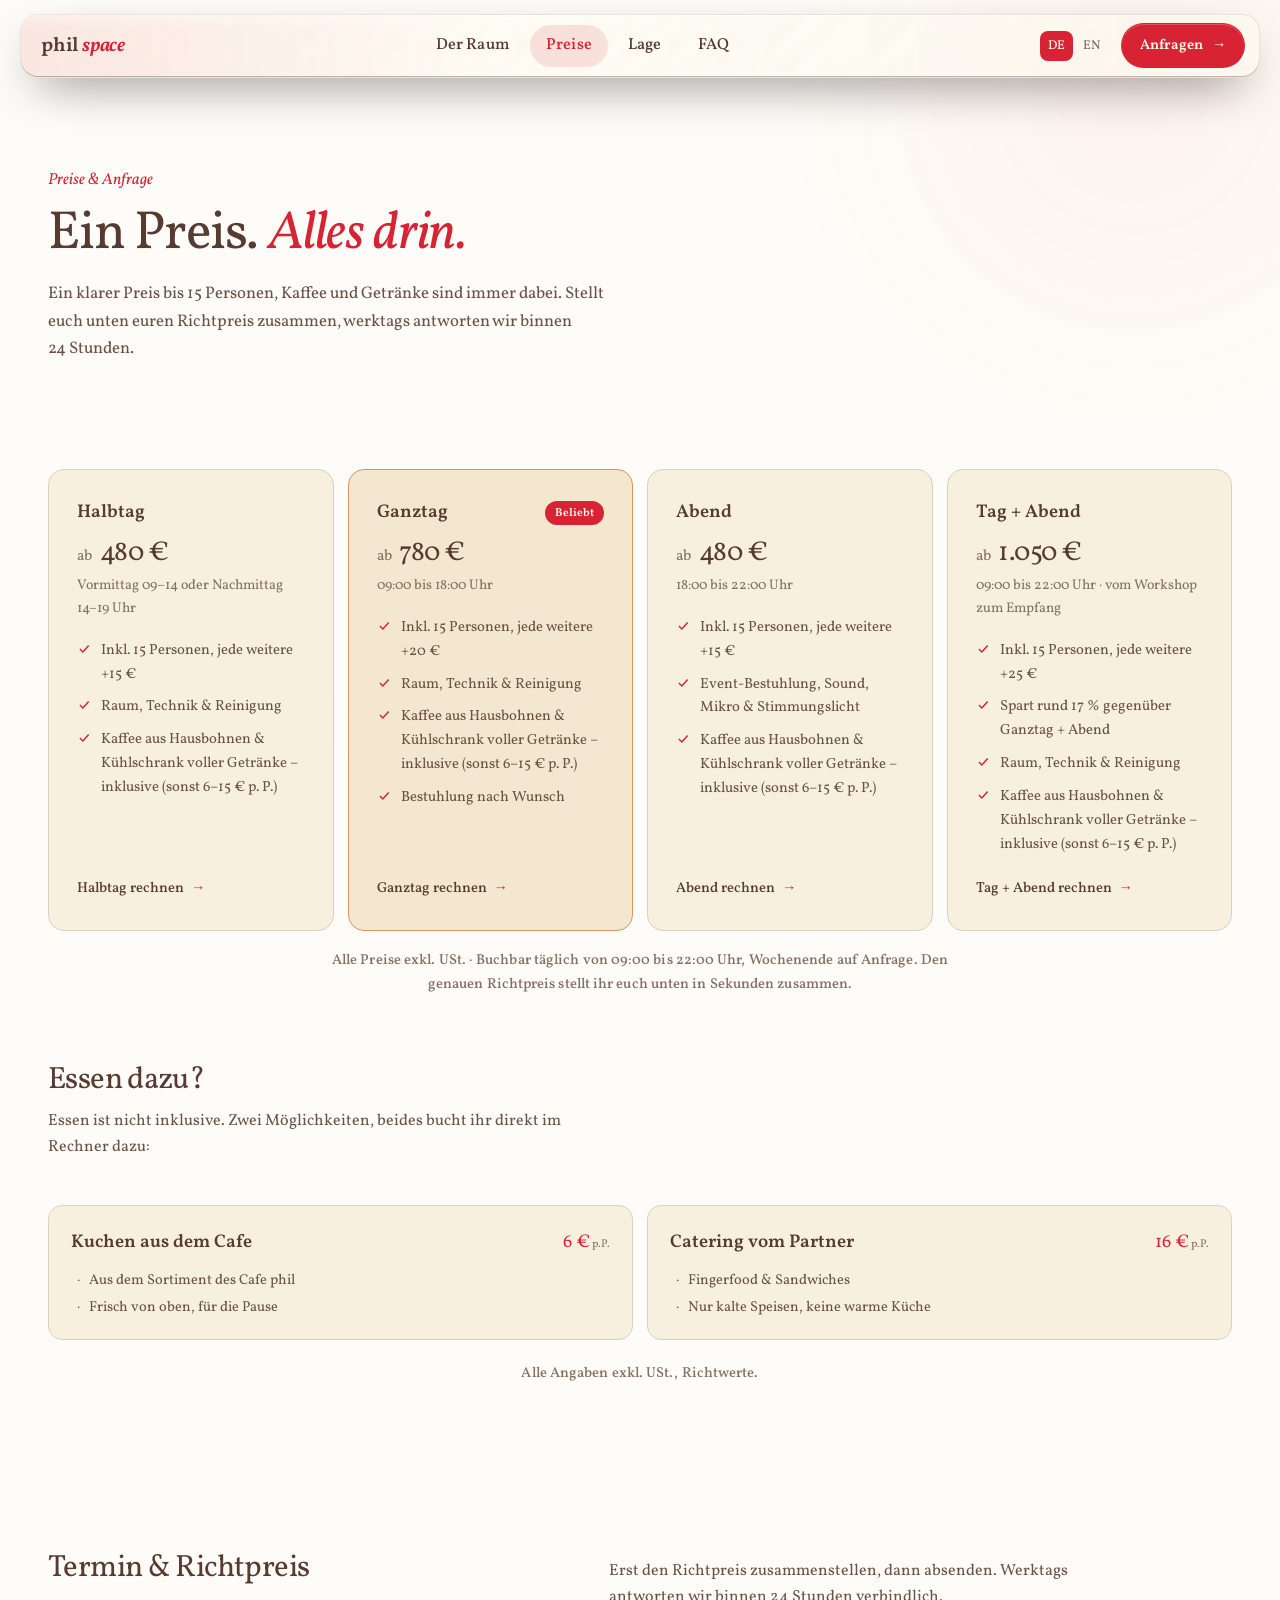
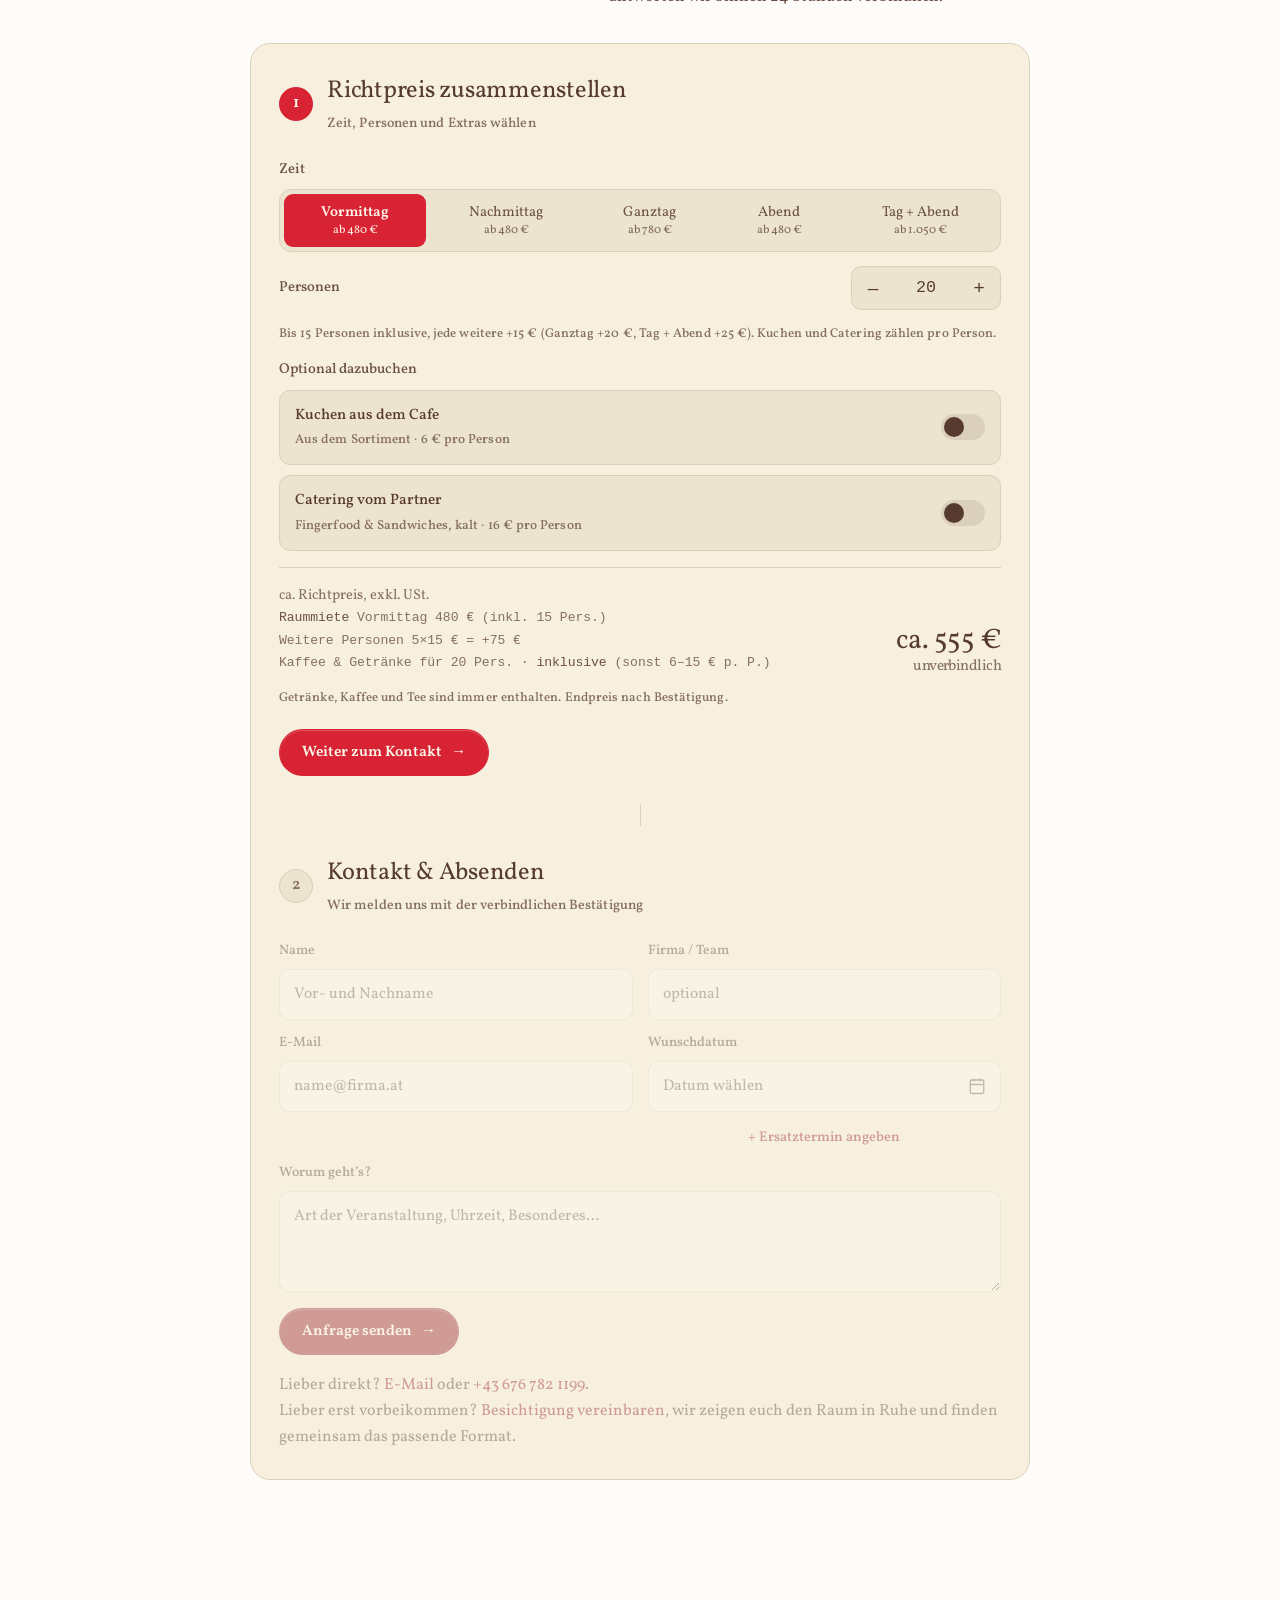
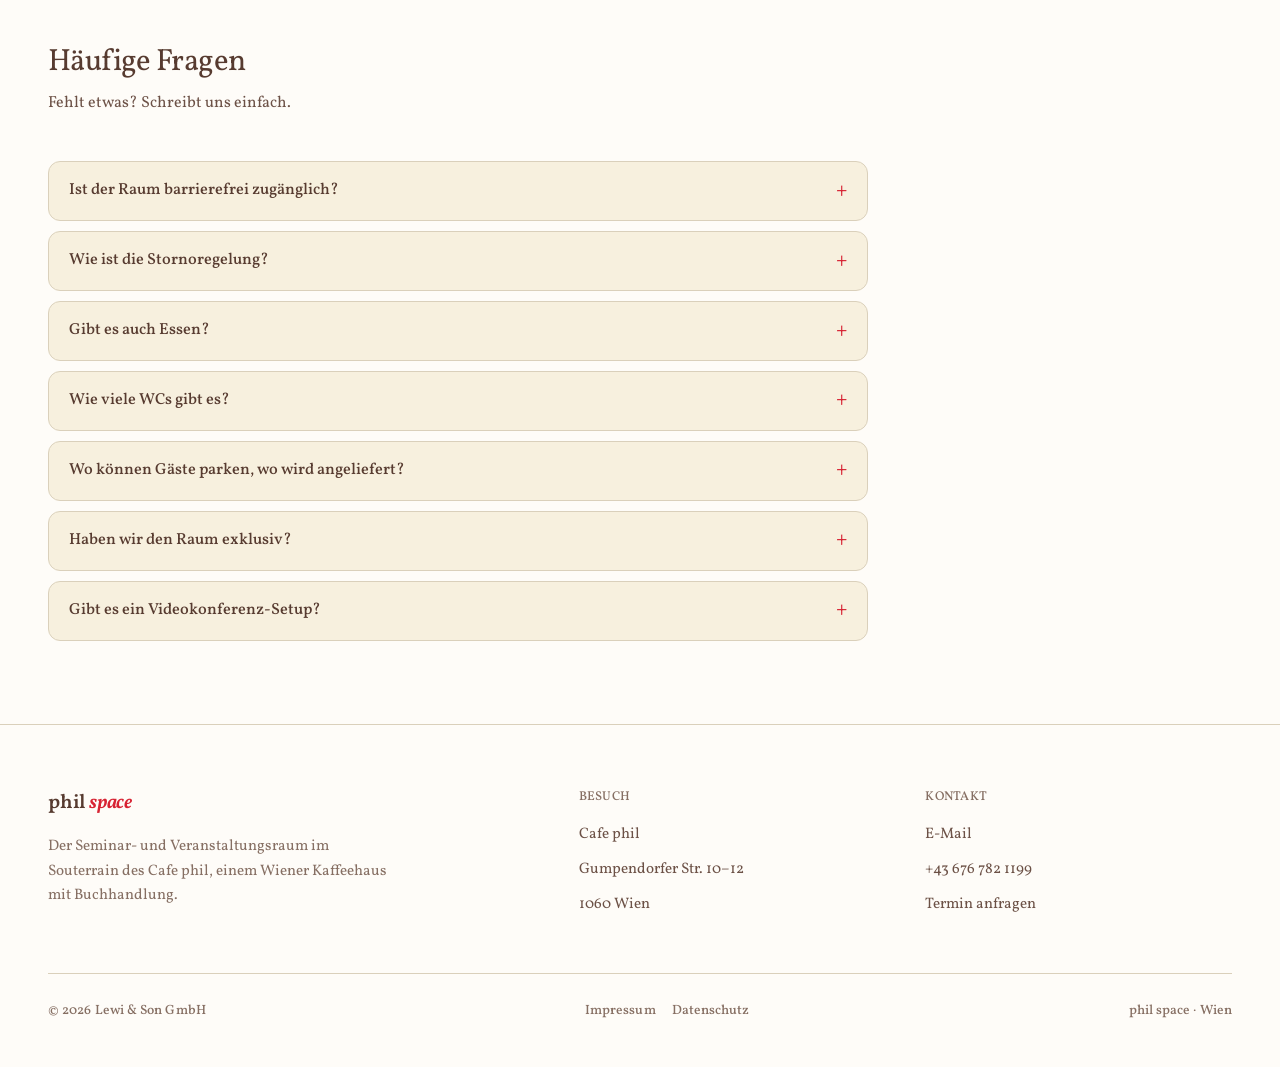
==== commit 4ae270d5: "Anfrage: optionaler Ersatztermin (zweiter Datepicker), Kontakt auf events@phil.info, Datum ohne UTC-" ====
--- a/anfrage.html
+++ b/anfrage.html
@@ -184,6 +184,32 @@
                     </div>
                   </div>
                 </div>
+                <button type="button" class="altlink" id="altToggle" data-de="+ Ersatztermin angeben" data-en="+ Add an alternative date">+ Ersatztermin angeben</button>
+                <div class="altwrap" id="altWrap" hidden>
+                  <label data-de="Ersatztermin (optional)" data-en="Alternative date (optional)">Ersatztermin (optional)</label>
+                  <div class="datewrap">
+                    <div class="dateinput empty" id="dateBtn2" role="button" tabindex="0">
+                      <span id="dateText2" data-de="Datum wählen" data-en="Pick a date">Datum wählen</span>
+                      <svg width="18" height="18" viewBox="0 0 24 24" fill="none" stroke="currentColor" stroke-width="1.7"><rect x="3" y="4" width="18" height="18" rx="2"/><path d="M16 2v4M8 2v4M3 10h18"/></svg>
+                    </div>
+                    <input type="hidden" id="d2">
+                    <div class="cal" id="cal2">
+                    <div class="cal-head">
+                      <div class="cal-title" id="calTitle2">Monat</div>
+                      <div class="cal-nav">
+                        <button type="button" id="calPrev2" aria-label="zurück"><svg width="16" height="16" viewBox="0 0 24 24" fill="none" stroke="currentColor" stroke-width="2"><path d="M15 18l-6-6 6-6"/></svg></button>
+                        <button type="button" id="calNext2" aria-label="vor"><svg width="16" height="16" viewBox="0 0 24 24" fill="none" stroke="currentColor" stroke-width="2"><path d="M9 6l6 6-6 6"/></svg></button>
+                      </div>
+                    </div>
+                    <div class="cal-grid" id="calDow2"></div>
+                    <div class="cal-grid" id="calDays2"></div>
+                    <div class="cal-foot">
+                      <button type="button" id="calClear2" data-de="Löschen" data-en="Clear">Löschen</button>
+                      <button type="button" id="calToday2" data-de="Heute" data-en="Today">Heute</button>
+                    </div>
+                  </div>
+                  </div>
+                </div>
               </div>
             </div>
             <input type="hidden" id="p">
@@ -192,8 +218,8 @@
             <div class="sent" id="sent"></div>
           </div>
 
-          <p class="direct" style="margin-top:18px" data-de='Lieber direkt? <a href="mailto:zilberberg.jonathan@gmail.com">E-Mail</a> oder <a href="tel:+436767821199">+43 676 782 1199</a>.' data-en='Prefer direct? <a href="mailto:zilberberg.jonathan@gmail.com">Email</a> or <a href="tel:+436767821199">+43 676 782 1199</a>.'>Lieber direkt? <a href="mailto:zilberberg.jonathan@gmail.com">E-Mail</a> oder <a href="tel:+436767821199">+43 676 782 1199</a>.</p>
-          <p class="direct" data-de='Lieber erst vorbeikommen? <a href="mailto:zilberberg.jonathan@gmail.com?subject=Besichtigung%20phil%20space&amp;body=Hallo%2C%20ich%20w%C3%BCrde%20phil%20space%20gern%20besichtigen.%20Passt%20euch%20einer%20dieser%20Termine%3A%0A-%20%0A-%20%0A%0ADanke%21">Besichtigung vereinbaren</a>, wir zeigen euch den Raum in Ruhe und finden gemeinsam das passende Format.' data-en='Rather see it first? <a href="mailto:zilberberg.jonathan@gmail.com?subject=Viewing%20phil%20space&amp;body=Hi%2C%20I%27d%20like%20to%20view%20phil%20space.%20Would%20one%20of%20these%20work%3A%0A-%20%0A-%20%0A%0AThanks%21">Book a viewing</a>, we’ll show you the room at ease and find the right format together.'>Lieber erst vorbeikommen? <a href="mailto:zilberberg.jonathan@gmail.com?subject=Besichtigung%20phil%20space&amp;body=Hallo%2C%20ich%20w%C3%BCrde%20phil%20space%20gern%20besichtigen.%20Passt%20euch%20einer%20dieser%20Termine%3A%0A-%20%0A-%20%0A%0ADanke%21">Besichtigung vereinbaren</a>, wir zeigen euch den Raum in Ruhe und finden gemeinsam das passende Format.</p>
+          <p class="direct" style="margin-top:18px" data-de='Lieber direkt? <a href="mailto:events@phil.info">E-Mail</a> oder <a href="tel:+436767821199">+43 676 782 1199</a>.' data-en='Prefer direct? <a href="mailto:events@phil.info">Email</a> or <a href="tel:+436767821199">+43 676 782 1199</a>.'>Lieber direkt? <a href="mailto:events@phil.info">E-Mail</a> oder <a href="tel:+436767821199">+43 676 782 1199</a>.</p>
+          <p class="direct" data-de='Lieber erst vorbeikommen? <a href="mailto:events@phil.info?subject=Besichtigung%20phil%20space&amp;body=Hallo%2C%20ich%20w%C3%BCrde%20phil%20space%20gern%20besichtigen.%20Passt%20euch%20einer%20dieser%20Termine%3A%0A-%20%0A-%20%0A%0ADanke%21">Besichtigung vereinbaren</a>, wir zeigen euch den Raum in Ruhe und finden gemeinsam das passende Format.' data-en='Rather see it first? <a href="mailto:events@phil.info?subject=Viewing%20phil%20space&amp;body=Hi%2C%20I%27d%20like%20to%20view%20phil%20space.%20Would%20one%20of%20these%20work%3A%0A-%20%0A-%20%0A%0AThanks%21">Book a viewing</a>, we’ll show you the room at ease and find the right format together.'>Lieber erst vorbeikommen? <a href="mailto:events@phil.info?subject=Besichtigung%20phil%20space&amp;body=Hallo%2C%20ich%20w%C3%BCrde%20phil%20space%20gern%20besichtigen.%20Passt%20euch%20einer%20dieser%20Termine%3A%0A-%20%0A-%20%0A%0ADanke%21">Besichtigung vereinbaren</a>, wir zeigen euch den Raum in Ruhe und finden gemeinsam das passende Format.</p>
         </div>
       </div>
 
@@ -231,7 +257,7 @@
       </div>
       <div class="fcol">
         <h4 data-de="Kontakt" data-en="Contact">Kontakt</h4>
-        <a href="mailto:zilberberg.jonathan@gmail.com">E-Mail</a>
+        <a href="mailto:events@phil.info">E-Mail</a>
         <a href="tel:+436767821199">+43 676 782 1199</a>
         <a href="/anfrage#anfrage" data-de="Termin anfragen" data-en="Request a date">Termin anfragen</a>
       </div>
--- a/assets/site.css
+++ b/assets/site.css
@@ -610,3 +610,10 @@
 .seg button{white-space:nowrap;line-height:1.25;padding:9px 8px;}
 .seg button small{display:block;font-size:0.82em;font-weight:400;opacity:.85;margin-top:2px;}
 .seg button.on small{opacity:.95;}
+
+/* v8: alternative date */
+.altlink{background:none;border:none;padding:0;margin-top:8px;color:var(--acc);font:inherit;font-size:0.88rem;cursor:pointer;font-weight:500;display:inline-block;}
+@media(hover:hover){.altlink:hover{text-decoration:underline;}}
+.altlink[hidden],.altwrap[hidden]{display:none;}
+.altwrap{margin-top:12px;}
+.r2{align-items:start;}
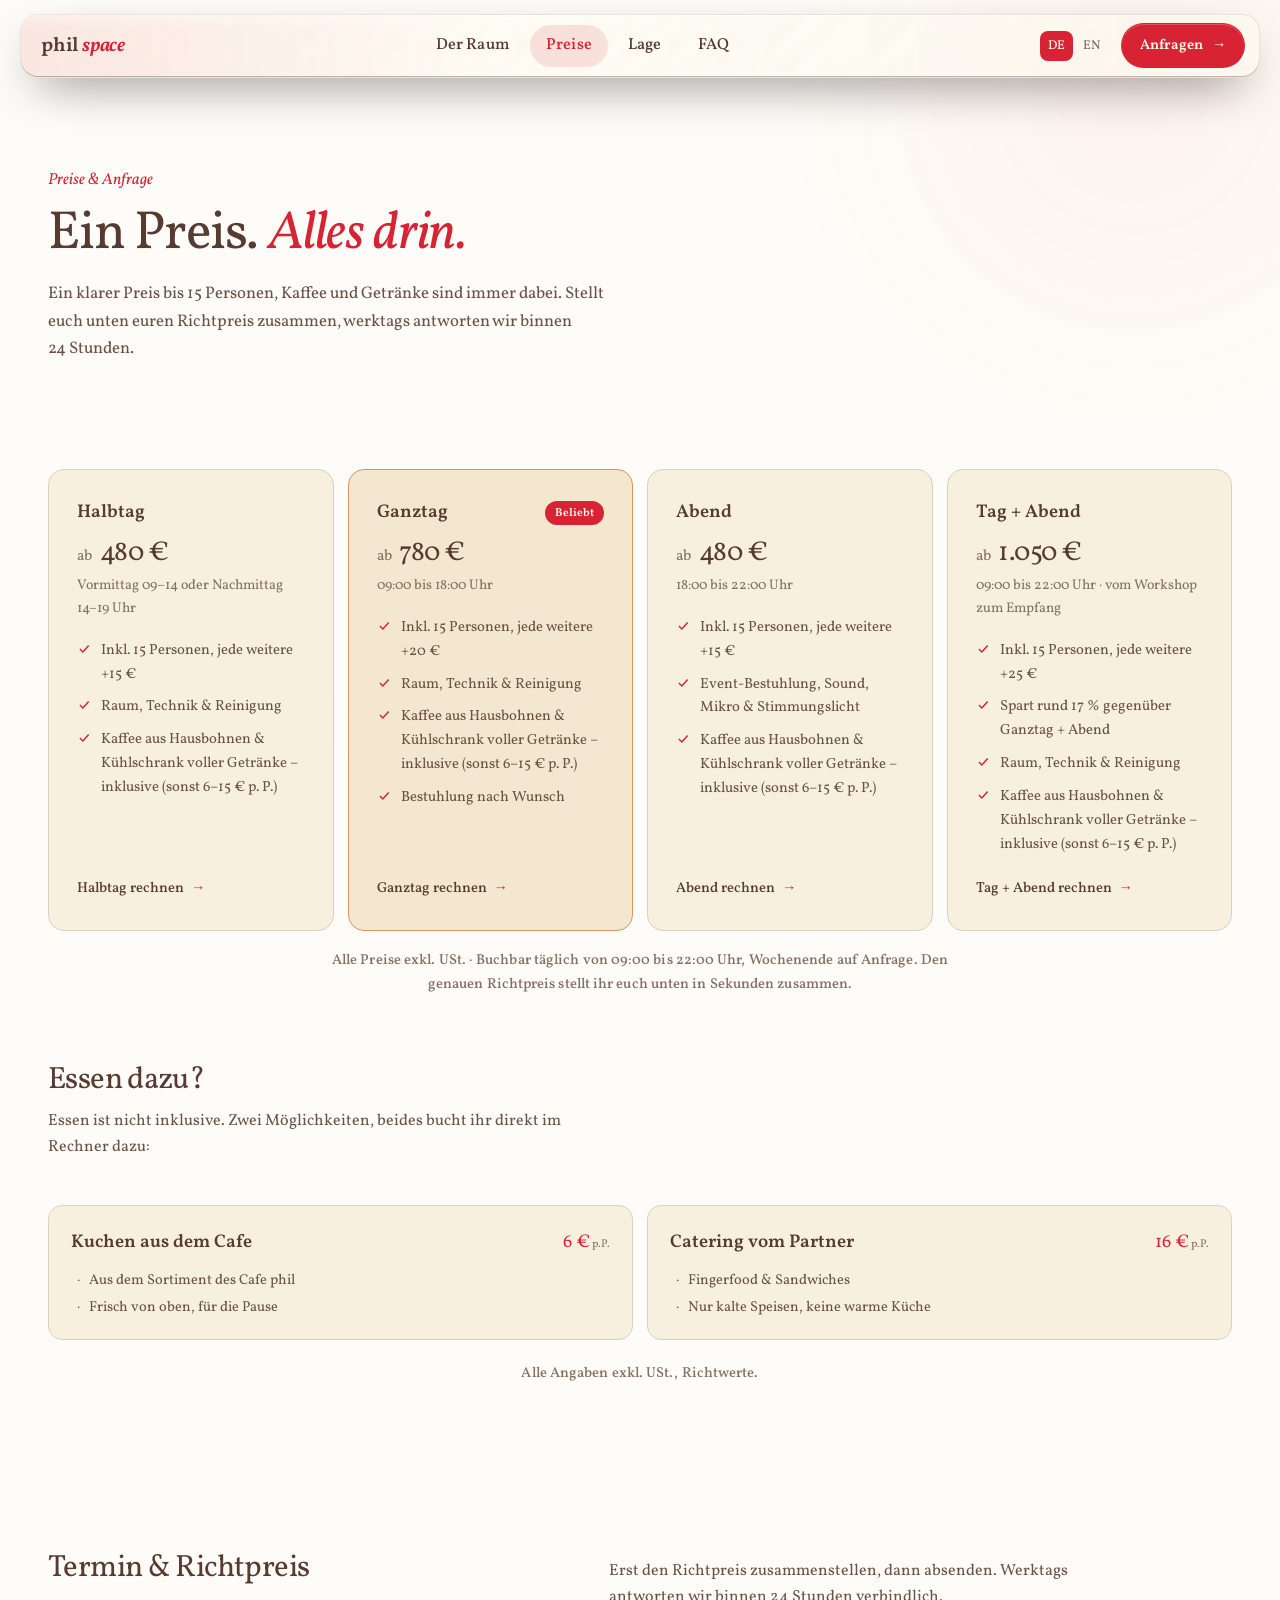
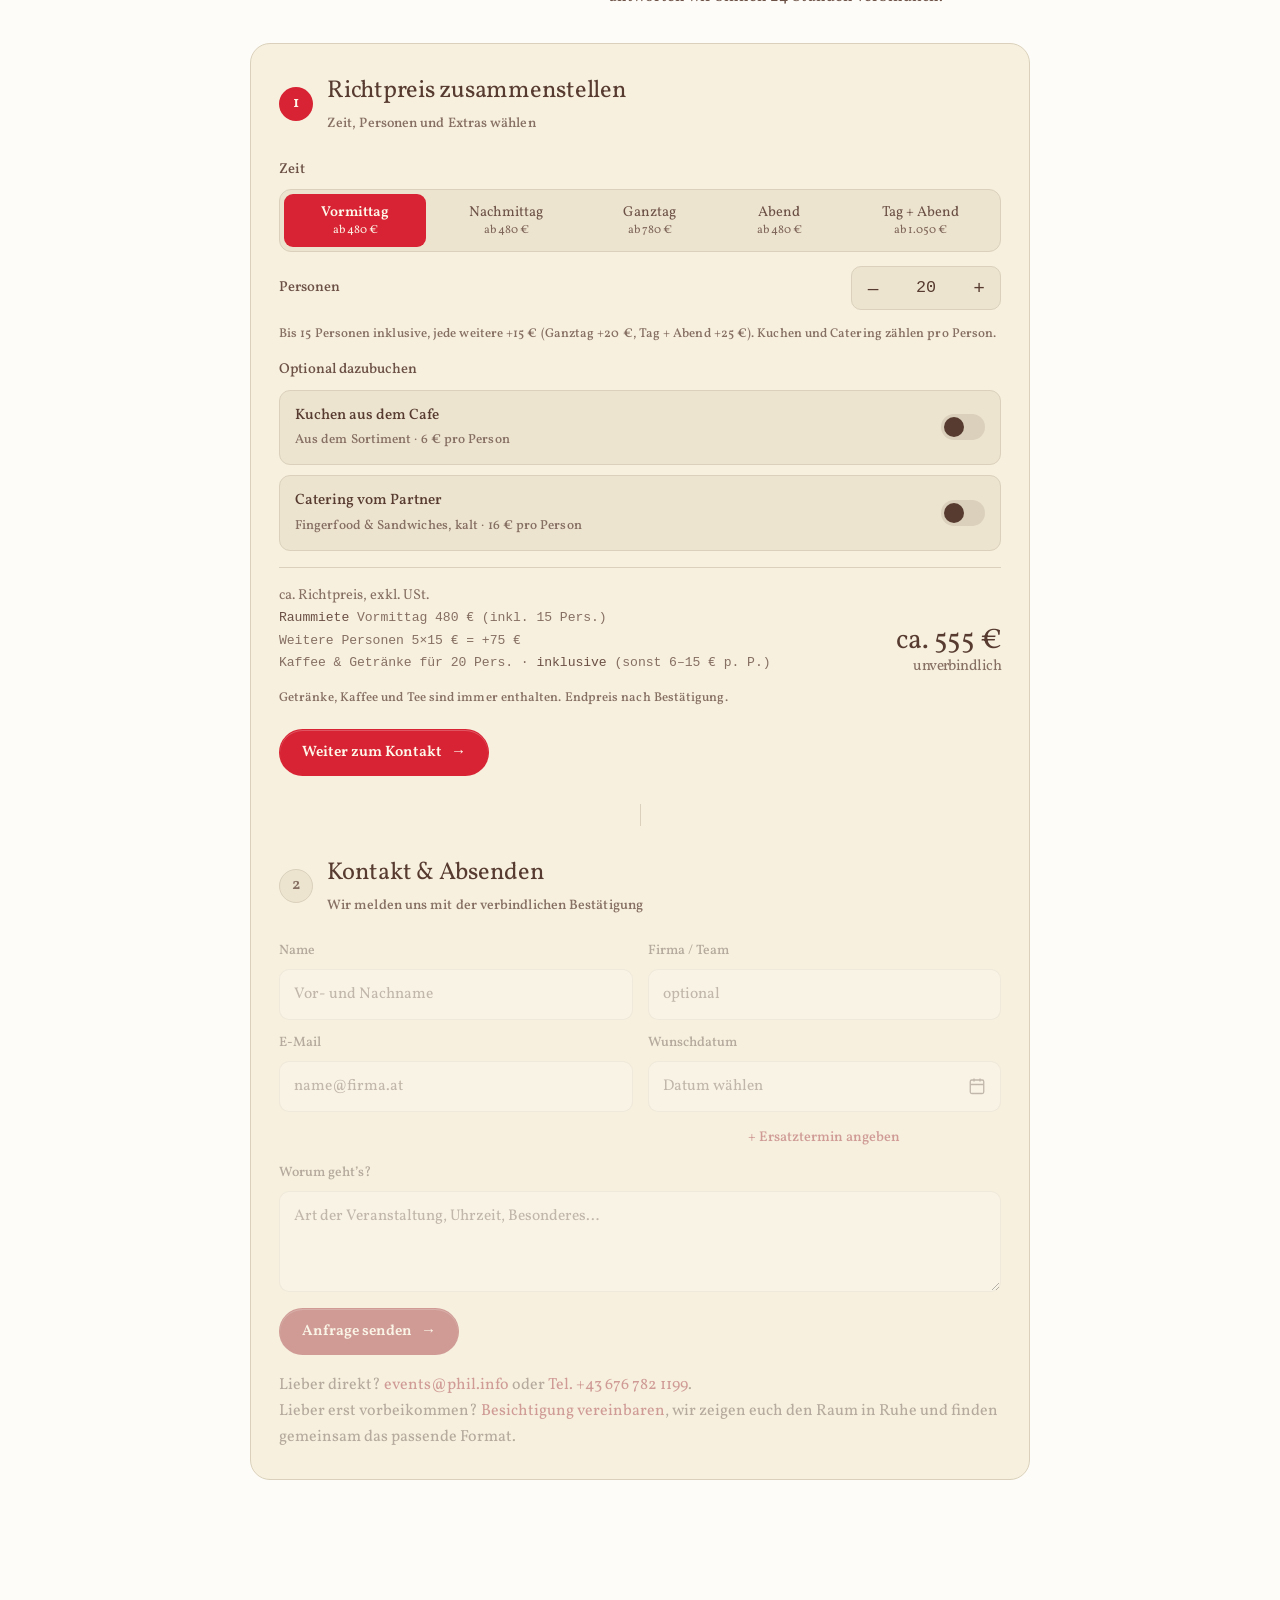
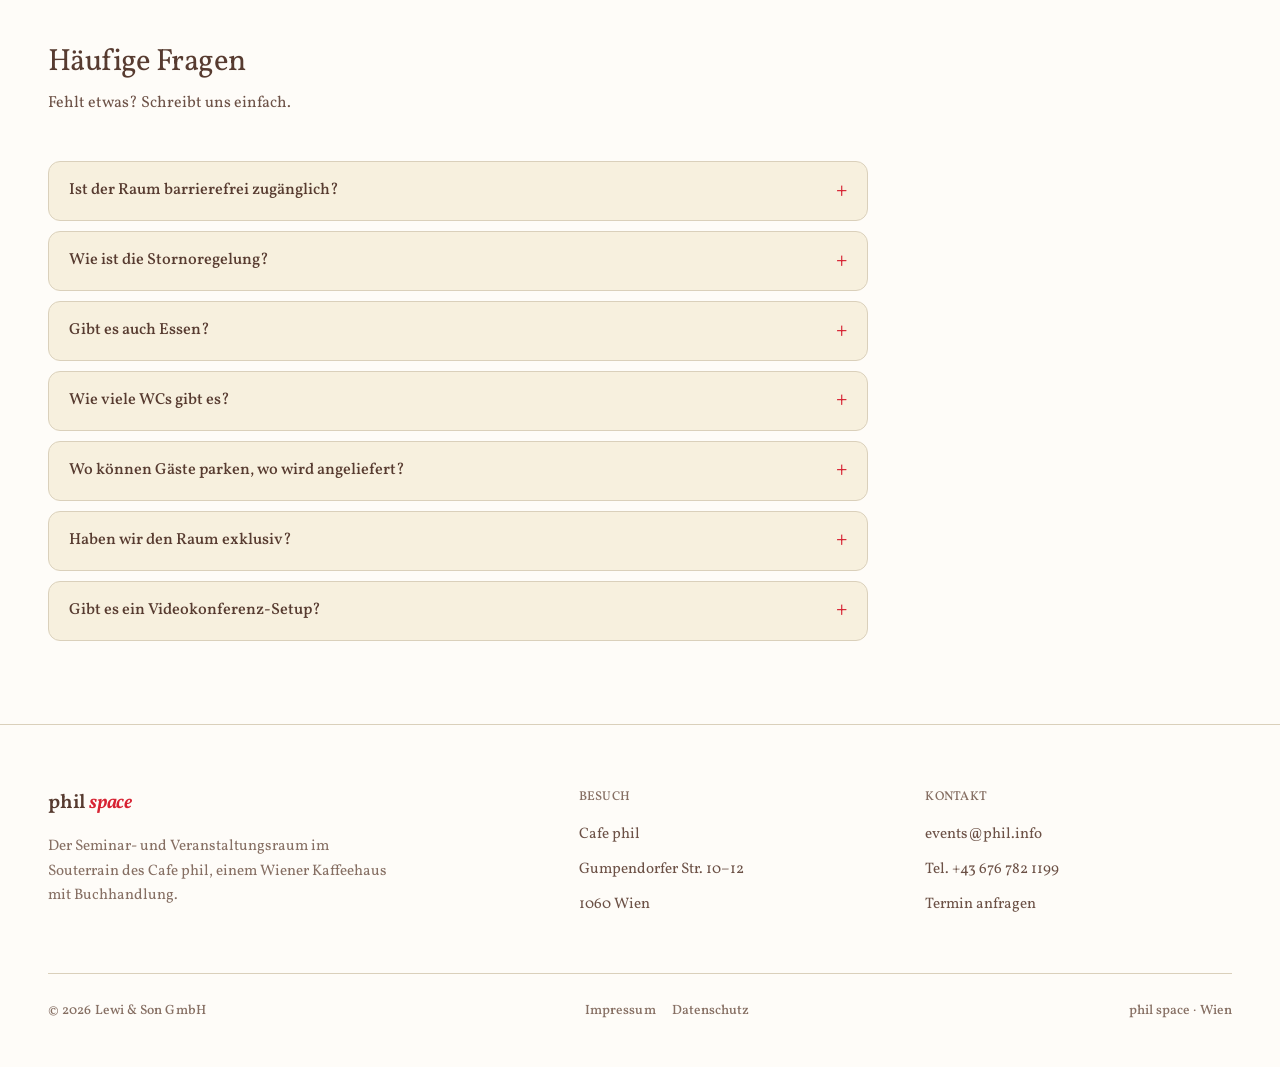
==== commit 9840a848: "Impressum mit Firmendaten (FN, UID, Gericht, Behörde) als Tabelle; Footer zeigt E-Mail-Adresse und T" ====
--- a/anfrage.html
+++ b/anfrage.html
@@ -218,7 +218,7 @@
             <div class="sent" id="sent"></div>
           </div>
 
-          <p class="direct" style="margin-top:18px" data-de='Lieber direkt? <a href="mailto:events@phil.info">E-Mail</a> oder <a href="tel:+436767821199">+43 676 782 1199</a>.' data-en='Prefer direct? <a href="mailto:events@phil.info">Email</a> or <a href="tel:+436767821199">+43 676 782 1199</a>.'>Lieber direkt? <a href="mailto:events@phil.info">E-Mail</a> oder <a href="tel:+436767821199">+43 676 782 1199</a>.</p>
+          <p class="direct" style="margin-top:18px" data-de='Lieber direkt? <a href="mailto:events@phil.info">events@phil.info</a> oder <a href="tel:+436767821199">Tel. +43 676 782 1199</a>.' data-en='Prefer direct? <a href="mailto:events@phil.info">events@phil.info</a> or <a href="tel:+436767821199">Tel. +43 676 782 1199</a>.'>Lieber direkt? <a href="mailto:events@phil.info">events@phil.info</a> oder <a href="tel:+436767821199">Tel. +43 676 782 1199</a>.</p>
           <p class="direct" data-de='Lieber erst vorbeikommen? <a href="mailto:events@phil.info?subject=Besichtigung%20phil%20space&amp;body=Hallo%2C%20ich%20w%C3%BCrde%20phil%20space%20gern%20besichtigen.%20Passt%20euch%20einer%20dieser%20Termine%3A%0A-%20%0A-%20%0A%0ADanke%21">Besichtigung vereinbaren</a>, wir zeigen euch den Raum in Ruhe und finden gemeinsam das passende Format.' data-en='Rather see it first? <a href="mailto:events@phil.info?subject=Viewing%20phil%20space&amp;body=Hi%2C%20I%27d%20like%20to%20view%20phil%20space.%20Would%20one%20of%20these%20work%3A%0A-%20%0A-%20%0A%0AThanks%21">Book a viewing</a>, we’ll show you the room at ease and find the right format together.'>Lieber erst vorbeikommen? <a href="mailto:events@phil.info?subject=Besichtigung%20phil%20space&amp;body=Hallo%2C%20ich%20w%C3%BCrde%20phil%20space%20gern%20besichtigen.%20Passt%20euch%20einer%20dieser%20Termine%3A%0A-%20%0A-%20%0A%0ADanke%21">Besichtigung vereinbaren</a>, wir zeigen euch den Raum in Ruhe und finden gemeinsam das passende Format.</p>
         </div>
       </div>
@@ -257,8 +257,8 @@
       </div>
       <div class="fcol">
         <h4 data-de="Kontakt" data-en="Contact">Kontakt</h4>
-        <a href="mailto:events@phil.info">E-Mail</a>
-        <a href="tel:+436767821199">+43 676 782 1199</a>
+        <a href="mailto:events@phil.info">events@phil.info</a>
+        <a href="tel:+436767821199">Tel. +43 676 782 1199</a>
         <a href="/anfrage#anfrage" data-de="Termin anfragen" data-en="Request a date">Termin anfragen</a>
       </div>
     </div>
--- a/assets/site.css
+++ b/assets/site.css
@@ -617,3 +617,13 @@
 .altlink[hidden],.altwrap[hidden]{display:none;}
 .altwrap{margin-top:12px;}
 .r2{align-items:start;}
+
+/* v8: Impressum layout */
+.imp-lead{color:var(--ink-3);font-size:0.9rem;margin:0 0 6px;}
+.imp{display:grid;gap:0;margin:0;border-top:1px solid var(--line);}
+.imp-row{display:grid;grid-template-columns:minmax(150px,13rem) 1fr;gap:6px 28px;padding:12px 0;border-bottom:1px solid var(--line);}
+.imp dt{font-size:0.78rem;text-transform:uppercase;letter-spacing:0.08em;font-weight:600;color:var(--ink-3);padding-top:3px;}
+.imp dd{margin:0;color:var(--ink-2);font-size:0.98rem;line-height:1.55;}
+.imp dd a{color:var(--acc);}
+.imp-note{color:var(--ink-3);font-size:0.88rem;margin-top:8px;}
+@media(max-width:560px){.imp-row{grid-template-columns:1fr;gap:3px;}}
